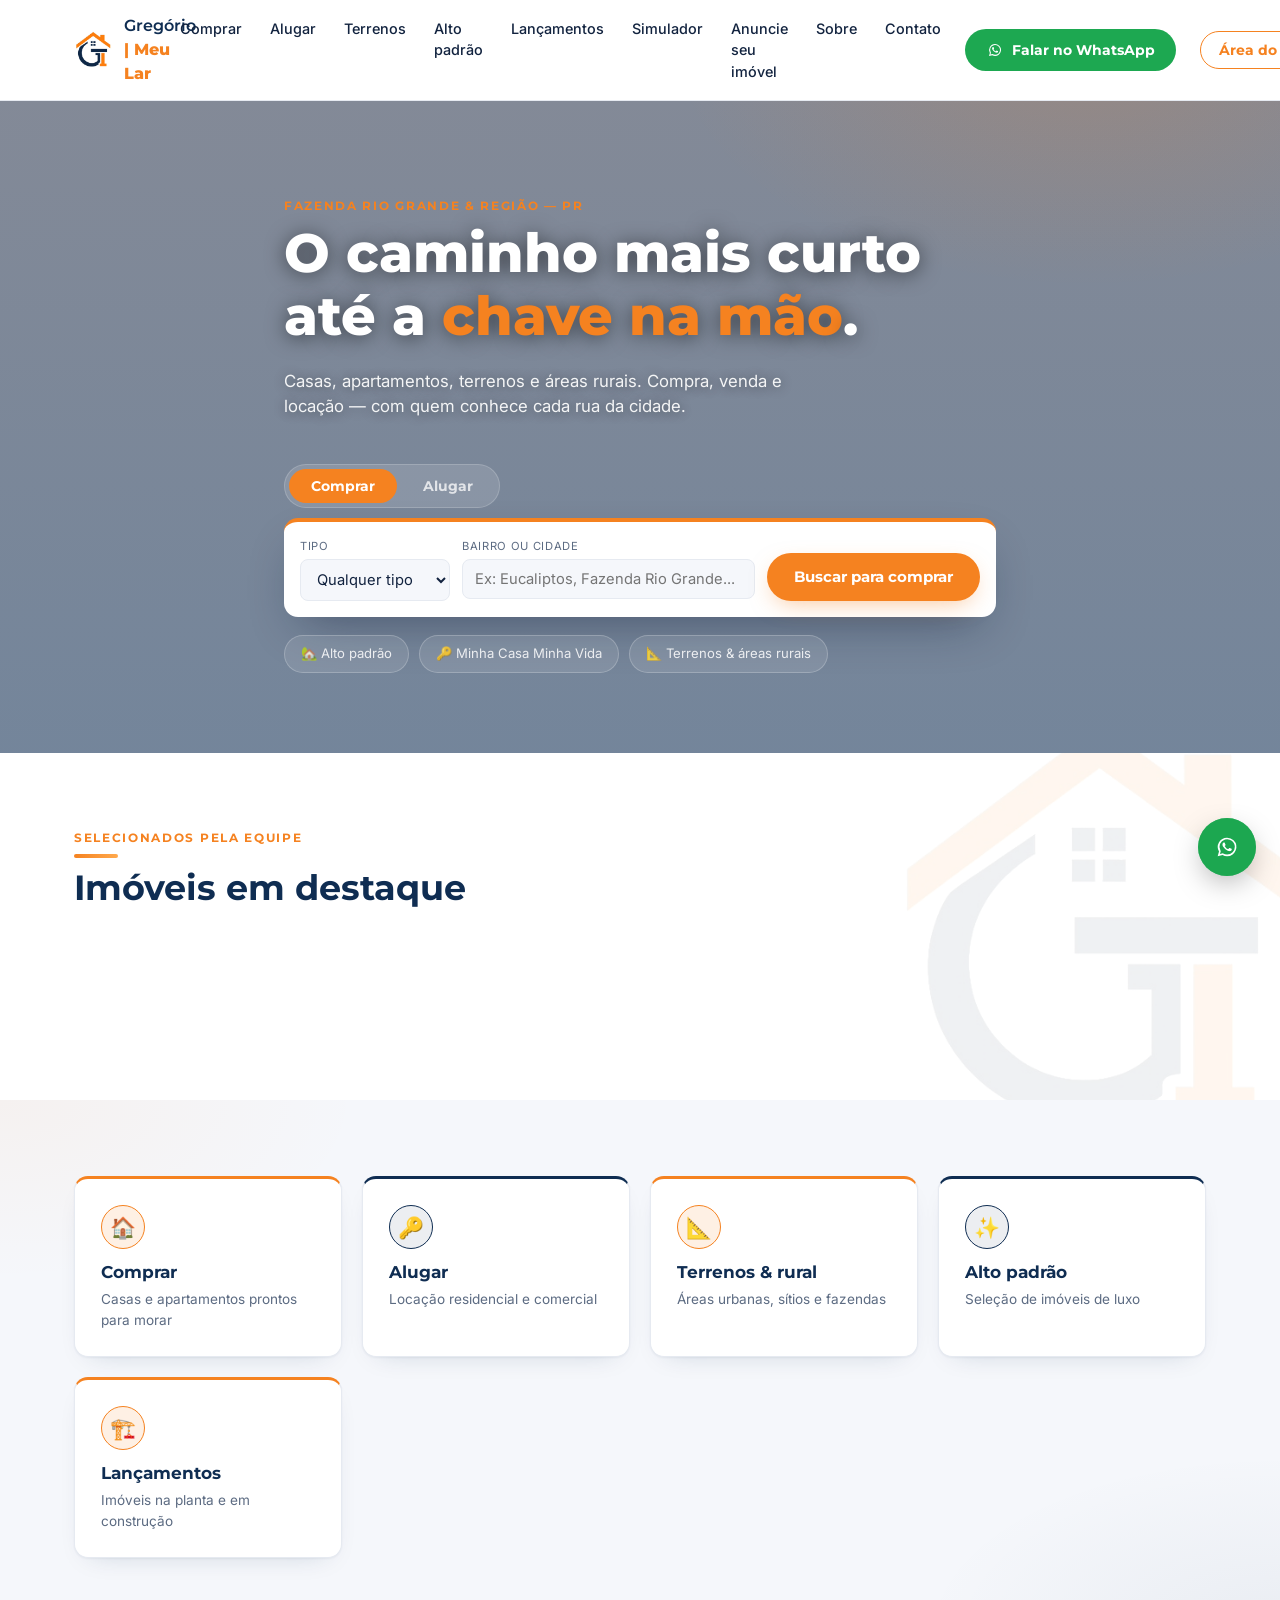
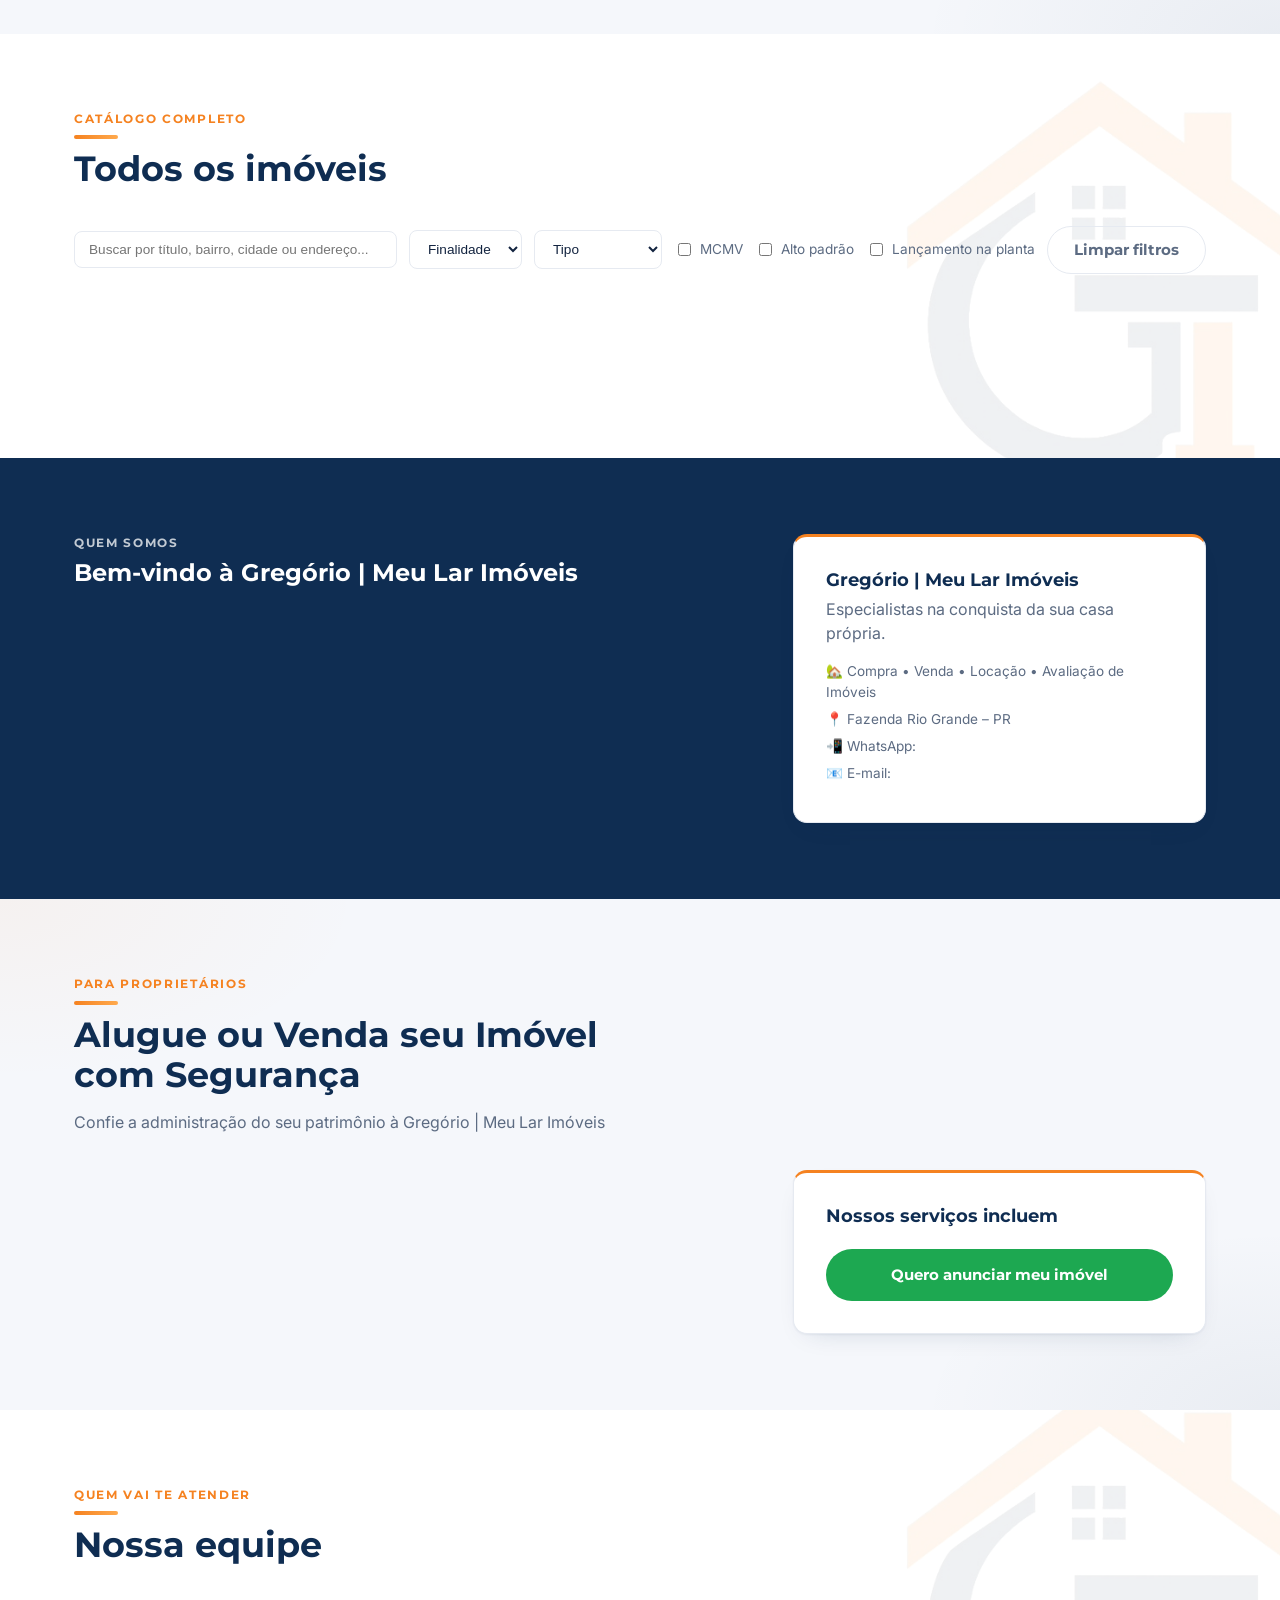
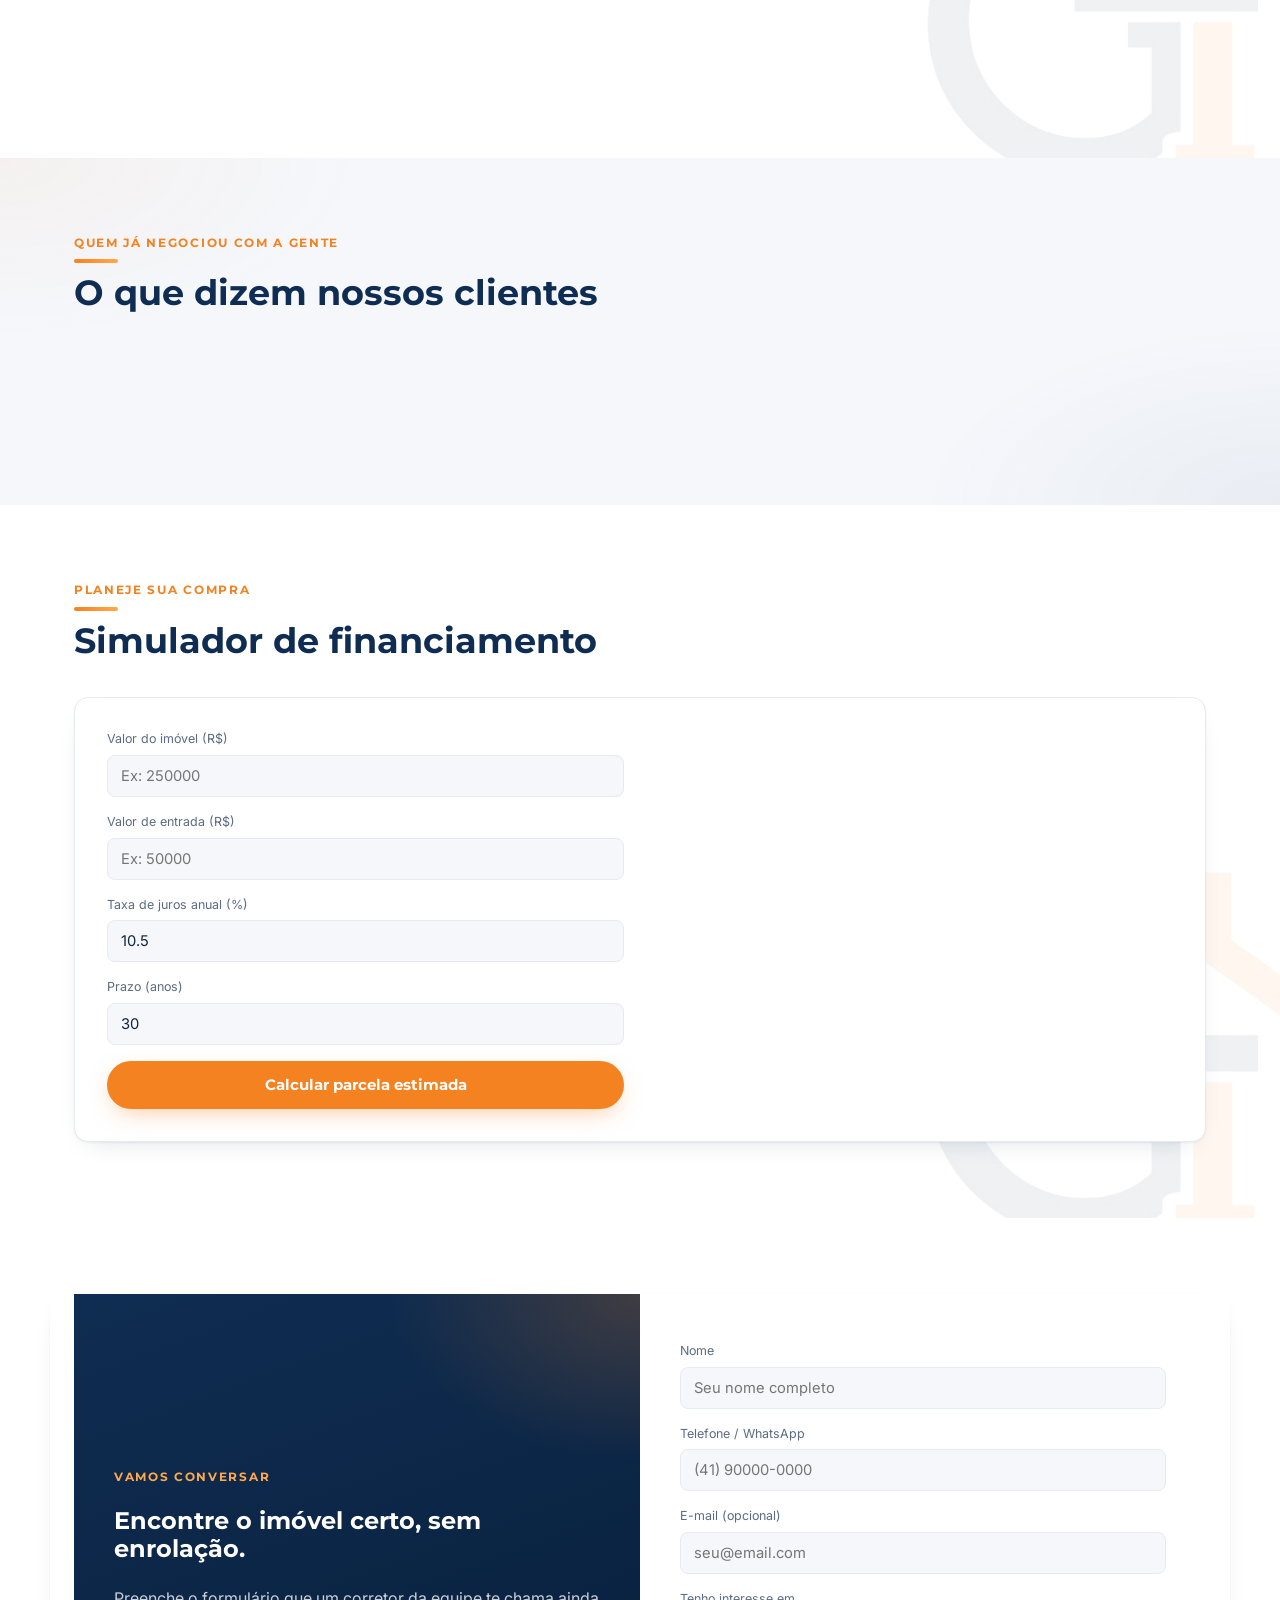
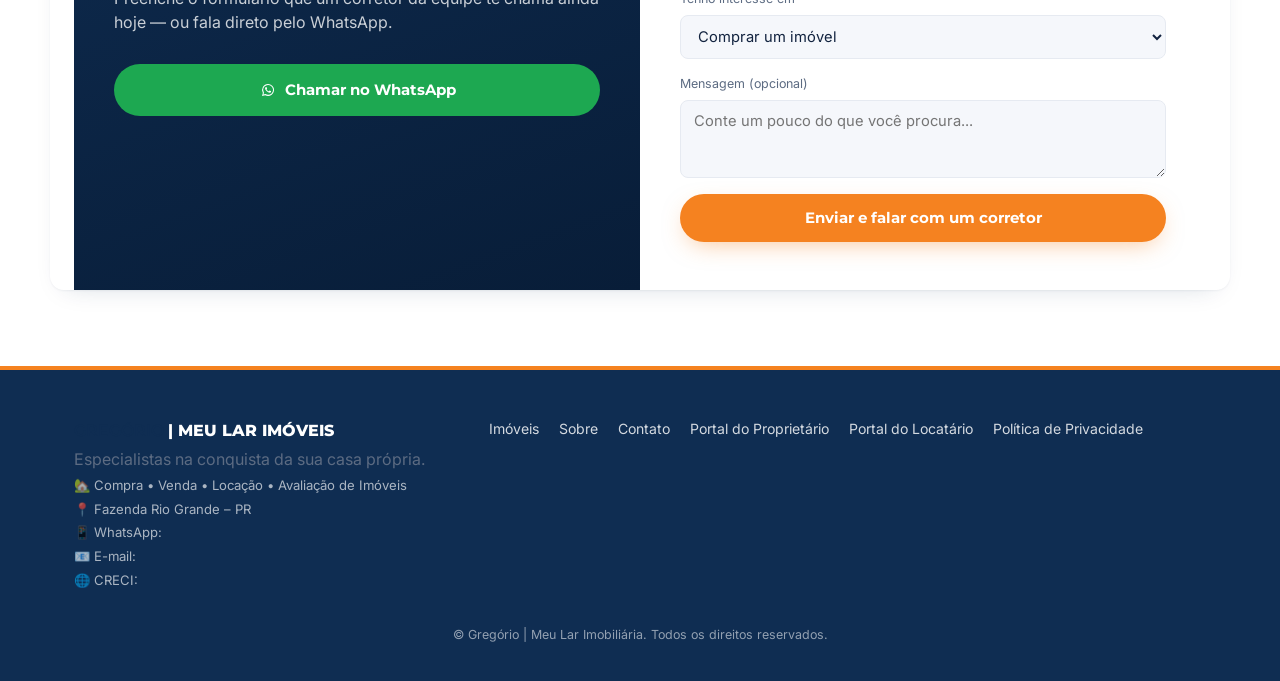
==== index.html @ 1c672eb4 "Estado atual do site em produção (commit inicial via Claude)" ====
<!DOCTYPE html>
<html lang="pt-BR">
<head>
<meta charset="UTF-8">
<meta name="viewport" content="width=device-width, initial-scale=1.0">

<!-- Google tag (Analytics GA4 + Google Ads) -->
<script async src="https://www.googletagmanager.com/gtag/js?id=G-G29NGFN2ZF"></script>
<script>
  window.dataLayer = window.dataLayer || [];
  function gtag(){dataLayer.push(arguments);}
  gtag('js', new Date());
  gtag('config', 'G-G29NGFN2ZF');
  gtag('config', 'AW-10887243194');
</script>

<!-- Meta Pixel Code -->
<script>
  !function(f,b,e,v,n,t,s)
  {if(f.fbq)return;n=f.fbq=function(){n.callMethod?
  n.callMethod.apply(n,arguments):n.queue.push(arguments)};
  if(!f._fbq)f._fbq=n;n.push=n;n.loaded=!0;n.version='2.0';
  n.queue=[];t=b.createElement(e);t.async=!0;
  t.src=v;s=b.getElementsByTagName(e)[0];
  s.parentNode.insertBefore(t,s)}(window, document,'script',
  'https://connect.facebook.net/en_US/fbevents.js');
  fbq('init', '480291410458503');
  fbq('track', 'PageView');
</script>
<noscript><img height="1" width="1" style="display:none"
  src="https://www.facebook.com/tr?id=480291410458503&ev=PageView&noscript=1"
/></noscript>
<!-- End Meta Pixel Code -->

<title>Gregório | Meu Lar Imobiliária — Fazenda Rio Grande, PR</title>
<meta name="description" content="Compra, venda e locação de imóveis em Fazenda Rio Grande e região. Casas, apartamentos, terrenos e áreas rurais. Financiamento e Minha Casa Minha Vida.">
<meta name="robots" content="index, follow">
<link rel="canonical" href="https://gregoriomeular-site.netlify.app/">

<!-- Open Graph / WhatsApp / Instagram preview -->
<meta property="og:type" content="website">
<meta property="og:site_name" content="Gregório | Meu Lar Imobiliária">
<meta property="og:locale" content="pt_BR">
<meta property="og:title" content="Gregório | Meu Lar Imobiliária — Fazenda Rio Grande, PR">
<meta property="og:description" content="Compra, venda e locação de imóveis em Fazenda Rio Grande e região. Casas, apartamentos, terrenos e áreas rurais. Financiamento e Minha Casa Minha Vida.">
<meta property="og:url" content="https://gregoriomeular-site.netlify.app/">
<meta property="og:image" content="https://gregoriomeular-site.netlify.app/assets/logo-header.png">

<!-- Twitter Card -->
<meta name="twitter:card" content="summary">
<meta name="twitter:title" content="Gregório | Meu Lar Imobiliária — Fazenda Rio Grande, PR">
<meta name="twitter:description" content="Compra, venda e locação de imóveis em Fazenda Rio Grande e região.">
<meta name="twitter:image" content="https://gregoriomeular-site.netlify.app/assets/logo-header.png">

<!-- Dados estruturados — ajuda o Google a entender que é uma imobiliária -->
<script type="application/ld+json">
{
  "@context": "https://schema.org",
  "@type": "RealEstateAgent",
  "name": "Gregório | Meu Lar Imobiliária",
  "image": "https://gregoriomeular-site.netlify.app/assets/logo-header.png",
  "url": "https://gregoriomeular-site.netlify.app/",
  "telephone": "+5541995476193",
  "email": "imobiliariagregorio@gmail.com",
  "address": {
    "@type": "PostalAddress",
    "streetAddress": "Travessa Espatódea, nº 111 – Sala 01, Eucaliptos",
    "addressLocality": "Fazenda Rio Grande",
    "addressRegion": "PR",
    "addressCountry": "BR"
  },
  "openingHoursSpecification": [
    { "@type": "OpeningHoursSpecification", "dayOfWeek": ["Monday","Tuesday","Wednesday","Thursday","Friday"], "opens": "09:30", "closes": "17:30" },
    { "@type": "OpeningHoursSpecification", "dayOfWeek": "Saturday", "opens": "09:30", "closes": "15:30" }
  ],
  "areaServed": { "@type": "City", "name": "Fazenda Rio Grande" },
  "sameAs": [
    "https://www.instagram.com/gregoriomeular",
    "https://www.facebook.com/gregoriomeular",
    "https://www.youtube.com/@gregoriomeular"
  ]
}
</script>

<link rel="preconnect" href="https://fonts.googleapis.com">
<link rel="preconnect" href="https://fonts.gstatic.com" crossorigin>
<link href="https://fonts.googleapis.com/css2?family=Montserrat:wght@600;700;800&family=Inter:wght@400;500;600&display=swap" rel="stylesheet">
<link rel="icon" type="image/png" href="/assets/logo-header.png">
<link rel="apple-touch-icon" href="/assets/logo-header.png">
<link rel="stylesheet" href="/css/style.css">
</head>
<body>

<!-- ============ HEADER ============ -->
<header class="site-header" id="header">
  <div class="container header-inner">
    <a href="/" class="logo">
      <img src="/assets/logo-header.png" alt="Gregório | Meu Lar" class="logo-mark-img">
      <span class="logo-text">Gregório <strong>| Meu Lar</strong></span>
    </a>
    <nav class="main-nav" id="mainNav">
      <a href="#imoveis" data-nav-finalidade="venda">Comprar</a>
      <a href="#imoveis" data-nav-finalidade="locacao">Alugar</a>
      <a href="#imoveis" data-nav-tipo="terreno">Terrenos</a>
      <a href="#imoveis" data-nav-luxo="true">Alto padrão</a>
      <a href="#imoveis" data-nav-lancamento="true">Lançamentos</a>
      <a href="#simulador">Simulador</a>
      <a href="#anuncie">Anuncie seu imóvel</a>
      <a href="#sobre">Sobre</a>
      <a href="#contato">Contato</a>
    </nav>
    <a href="#" class="btn btn-whatsapp nav-cta" id="navWhatsapp" target="_blank" rel="noopener">
      <svg viewBox="0 0 24 24" width="18" height="18" fill="currentColor"><path d="M17.6 6.32A7.85 7.85 0 0 0 12.05 4a7.94 7.94 0 0 0-6.9 11.9L4 20l4.2-1.1a7.9 7.9 0 0 0 3.85 1h.01a7.94 7.94 0 0 0 5.54-13.58ZM12.06 18.4a6.57 6.57 0 0 1-3.36-.92l-.24-.14-2.5.66.67-2.44-.16-.25a6.6 6.6 0 1 1 12.24-3.5 6.56 6.56 0 0 1-6.65 6.59Zm3.6-4.93c-.2-.1-1.17-.58-1.35-.64s-.31-.1-.44.1-.51.64-.62.77-.23.15-.42.05a5.4 5.4 0 0 1-1.6-.99 6 6 0 0 1-1.1-1.37c-.12-.2 0-.3.09-.4.1-.1.2-.24.3-.36a1.4 1.4 0 0 0 .2-.34.37.37 0 0 0 0-.35c-.05-.1-.44-1.06-.6-1.45-.16-.38-.32-.33-.44-.34h-.38a.72.72 0 0 0-.52.24 2.2 2.2 0 0 0-.68 1.63 3.8 3.8 0 0 0 .8 2.02 8.7 8.7 0 0 0 3.34 2.96c.47.2.83.32 1.12.42.47.15.9.13 1.24.08.38-.06 1.17-.48 1.34-.94s.17-.86.12-.94-.18-.13-.38-.23Z"/></svg>
      Falar no WhatsApp
    </a>

    <div class="access-menu" id="accessMenu">
      <button class="btn btn-outline access-toggle" id="accessToggle" aria-haspopup="true" aria-expanded="false">
        Área do cliente
        <svg viewBox="0 0 24 24" width="14" height="14" fill="none" stroke="currentColor" stroke-width="2"><path d="M6 9l6 6 6-6"/></svg>
      </button>
      <div class="access-dropdown" id="accessDropdown">
        <a href="/portal-proprietario">
          <strong>Portal do Proprietário</strong>
          <span>Acompanhe seus imóveis e repasses</span>
        </a>
        <a href="/portal-locatario">
          <strong>Portal do Locatário</strong>
          <span>Veja o valor do seu aluguel</span>
        </a>
        <a href="https://gregoriomeular-crm.netlify.app" target="_blank" rel="noopener">
          <strong>Acesso da equipe (CRM)</strong>
          <span>Login para corretores e admin</span>
        </a>
      </div>
    </div>

    <button class="nav-toggle" id="navToggle" aria-label="Abrir menu">
      <span></span><span></span><span></span>
    </button>
  </div>
</header>

<div id="siteHome">

<!-- ============ HERO ============ -->
<section class="hero" id="home">
  <div class="hero-photo" id="heroPhoto" aria-hidden="true"></div>
  <div class="hero-bg" aria-hidden="true"></div>
  <div class="container hero-inner">
    <p class="eyebrow">Fazenda Rio Grande & região — PR</p>
    <h1>O caminho mais curto até a <span class="accent">chave na mão</span>.</h1>
    <p class="hero-sub">Casas, apartamentos, terrenos e áreas rurais. Compra, venda e locação — com quem conhece cada rua da cidade.</p>

    <div class="search-tabs" id="searchTabs" role="tablist" aria-label="Comprar ou alugar">
      <button type="button" class="search-tab active" data-finalidade="venda" role="tab" aria-selected="true">Comprar</button>
      <button type="button" class="search-tab" data-finalidade="locacao" role="tab" aria-selected="false">Alugar</button>
    </div>

    <form class="search-bar" id="searchForm">
      <input type="hidden" id="f-finalidade" value="venda">
      <div class="field">
        <label for="f-tipo">Tipo</label>
        <select id="f-tipo">
          <option value="">Qualquer tipo</option>
          <option value="casa">Casa</option>
          <option value="apartamento">Apartamento</option>
          <option value="terreno">Terreno</option>
          <option value="sitio">Sítio</option>
          <option value="fazenda">Fazenda</option>
          <option value="comercial">Comercial</option>
          <option value="area_rural">Área rural</option>
          <option value="area_urbana">Área urbana</option>
        </select>
      </div>
      <div class="field field-grow">
        <label for="f-bairro">Bairro ou cidade</label>
        <input type="text" id="f-bairro" placeholder="Ex: Eucaliptos, Fazenda Rio Grande...">
      </div>
      <button type="submit" class="btn btn-primary">Buscar imóveis</button>
    </form>

    <div class="hero-tags">
      <a href="#luxo" class="tag">🏡 Alto padrão</a>
      <a href="#mcmv" class="tag">🔑 Minha Casa Minha Vida</a>
      <a href="#terrenos" class="tag">📐 Terrenos & áreas rurais</a>
    </div>
  </div>
</section>

<!-- ============ DESTAQUES ============ -->
<section class="section section-mark" id="destaques">
  <div class="container">
    <div class="section-head">
      <p class="eyebrow">Selecionados pela equipe</p>
      <h2>Imóveis em destaque</h2>
    </div>
    <div class="grid grid-cards" id="destaquesGrid">
      <div class="skeleton-row" data-skeleton></div>
    </div>
  </div>
</section>

<!-- ============ CATEGORIAS RÁPIDAS ============ -->
<section class="section section-alt" id="categorias">
  <div class="container">
    <div class="cat-grid">
      <a class="cat-card" href="#imoveis" data-finalidade="venda">
        <span class="cat-icon">🏠</span>
        <h3>Comprar</h3>
        <p>Casas e apartamentos prontos para morar</p>
      </a>
      <a class="cat-card" href="#imoveis" data-finalidade="locacao">
        <span class="cat-icon">🔑</span>
        <h3>Alugar</h3>
        <p>Locação residencial e comercial</p>
      </a>
      <a class="cat-card" href="#imoveis" data-tipo="terreno">
        <span class="cat-icon">📐</span>
        <h3>Terrenos & rural</h3>
        <p>Áreas urbanas, sítios e fazendas</p>
      </a>
      <a class="cat-card" href="#imoveis" data-luxo="true">
        <span class="cat-icon">✨</span>
        <h3>Alto padrão</h3>
        <p>Seleção de imóveis de luxo</p>
      </a>
      <a class="cat-card" href="#imoveis" data-lancamento="true">
        <span class="cat-icon">🏗️</span>
        <h3>Lançamentos</h3>
        <p>Imóveis na planta e em construção</p>
      </a>
    </div>
  </div>
</section>

<!-- ============ LISTAGEM COMPLETA ============ -->
<section class="section section-mark" id="imoveis">
  <div class="container">
    <div class="section-head">
      <p class="eyebrow">Catálogo completo</p>
      <h2>Todos os imóveis</h2>
    </div>

    <div class="filters-bar">
      <input type="search" id="lf-busca" placeholder="Buscar por título, bairro, cidade ou endereço...">
      <select id="lf-finalidade">
        <option value="">Finalidade</option>
        <option value="venda">Venda</option>
        <option value="locacao">Locação</option>
      </select>
      <select id="lf-tipo">
        <option value="">Tipo</option>
        <option value="casa">Casa</option>
        <option value="apartamento">Apartamento</option>
        <option value="kitnet">Kitnet</option>
        <option value="terreno">Terreno</option>
        <option value="sitio">Sítio</option>
        <option value="fazenda">Fazenda</option>
        <option value="comercial">Comercial</option>
        <option value="area_rural">Área rural</option>
        <option value="area_urbana">Área urbana</option>
      </select>
      <label class="check-field"><input type="checkbox" id="lf-mcmv"> MCMV</label>
      <label class="check-field"><input type="checkbox" id="lf-luxo"> Alto padrão</label>
      <label class="check-field"><input type="checkbox" id="lf-lancamento"> Lançamento na planta</label>
      <button class="btn btn-ghost" id="clearFilters">Limpar filtros</button>
    </div>

    <div class="grid grid-cards" id="listagemGrid">
      <div class="skeleton-row" data-skeleton></div>
    </div>

    <p class="empty-state" id="emptyState" hidden>Nenhum imóvel encontrado com esses filtros ainda — fale com a gente que buscamos a opção ideal para você.</p>
  </div>
</section>

<!-- ============ SOBRE ============ -->
<section class="section section-dark" id="sobre">
  <div class="container about-grid">
    <div>
      <p class="eyebrow">Quem somos</p>
      <h2>Bem-vindo à Gregório | Meu Lar Imóveis</h2>
      <div class="about-text" id="sobreTexto"></div>
    </div>
    <div class="about-card">
      <h3>Gregório | Meu Lar Imóveis</h3>
      <p id="sobreCardDescricao">Especialistas na conquista da sua casa própria.</p>
      <p class="about-card-linha">🏡 Compra • Venda • Locação • Avaliação de Imóveis</p>
      <p class="about-card-linha">📍 Fazenda Rio Grande – PR</p>
      <p class="about-card-linha">📲 WhatsApp: <a id="sobreCardWhatsapp" href="#" target="_blank" rel="noopener"></a></p>
      <p class="about-card-linha" id="sobreCardHorario"></p>
      <p class="about-card-linha">📧 E-mail: <a id="sobreCardEmail" href="#"></a></p>
    </div>
  </div>
</section>

<!-- ============ ANUNCIE / ALUGAR OU VENDER MEU IMÓVEL ============ -->
<section class="section section-alt" id="anuncie">
  <div class="container">
    <div class="section-head">
      <p class="eyebrow">Para proprietários</p>
      <h2>Alugue ou Venda seu Imóvel com Segurança</h2>
      <p>Confie a administração do seu patrimônio à Gregório | Meu Lar Imóveis</p>
    </div>
    <div class="anuncie-grid">
      <div class="about-text" id="anuncieTexto"></div>
      <div class="about-card">
        <h3>Nossos serviços incluem</h3>
        <ul class="anuncie-servicos" id="anuncieServicos"></ul>
        <p id="anuncieFechamento"></p>
        <a href="#" class="btn btn-whatsapp btn-block" id="anuncieWhatsapp" target="_blank" rel="noopener">Quero anunciar meu imóvel</a>
      </div>
    </div>
  </div>
</section>

<!-- ============ EQUIPE ============ -->
<section class="section section-mark" id="equipe">
  <div class="container">
    <div class="section-head">
      <p class="eyebrow">Quem vai te atender</p>
      <h2>Nossa equipe</h2>
    </div>
    <div class="team-grid" id="equipeGrid">
      <div class="skeleton-row" data-skeleton></div>
    </div>
  </div>
</section>

<!-- ============ MOMENTOS — fotos reais de assinatura de contrato e entrega de chaves ============ -->
<section class="section section-alt" id="momentos" hidden>
  <div class="container">
    <div class="section-head">
      <p class="eyebrow">Clientes de verdade</p>
      <h2>Momentos de assinatura e entrega de chaves</h2>
    </div>
    <div class="carousel-wrap">
      <button type="button" class="carousel-arrow carousel-arrow-prev" id="momentosPrev" aria-label="Anterior">‹</button>
      <div class="carousel-track" id="momentosTrack"></div>
      <button type="button" class="carousel-arrow carousel-arrow-next" id="momentosNext" aria-label="Próximo">›</button>
    </div>
  </div>
</section>

<!-- ============ DEPOIMENTOS ============ -->
<section class="section section-alt" id="depoimentos">
  <div class="container">
    <div class="section-head">
      <p class="eyebrow">Quem já negociou com a gente</p>
      <h2>O que dizem nossos clientes</h2>
    </div>
    <div class="grid grid-cards testimonial-grid" id="depoimentosGrid">
      <div class="skeleton-row" data-skeleton></div>
    </div>
  </div>
</section>

<!-- ============ SIMULADOR DE FINANCIAMENTO ============ -->
<section class="section section-mark" id="simulador">
  <div class="container">
    <div class="section-head">
      <p class="eyebrow">Planeje sua compra</p>
      <h2>Simulador de financiamento</h2>
    </div>
    <div class="simulator-box">
      <form class="simulator-form" id="simuladorForm">
        <div class="form-row">
          <label for="sim-valor">Valor do imóvel (R$)</label>
          <input required type="number" id="sim-valor" placeholder="Ex: 250000" min="1">
        </div>
        <div class="form-row">
          <label for="sim-entrada">Valor de entrada (R$)</label>
          <input required type="number" id="sim-entrada" placeholder="Ex: 50000" min="0">
        </div>
        <div class="form-row">
          <label for="sim-taxa">Taxa de juros anual (%)</label>
          <input required type="number" step="0.1" id="sim-taxa" placeholder="Ex: 10.5" value="10.5">
        </div>
        <div class="form-row">
          <label for="sim-prazo">Prazo (anos)</label>
          <input required type="number" id="sim-prazo" placeholder="Ex: 30" value="30" min="1" max="35">
        </div>
        <button type="submit" class="btn btn-primary btn-block">Calcular parcela estimada</button>
      </form>

      <div class="simulator-result" id="simuladorResult" hidden>
        <div class="result-main">
          <span class="result-label">Parcela mensal estimada</span>
          <span class="result-value" id="resParcela">—</span>
        </div>
        <div class="result-grid">
          <div><strong id="resFinanciado">—</strong><span>Valor financiado</span></div>
          <div><strong id="resTotal">—</strong><span>Total pago ao final</span></div>
          <div><strong id="resJuros">—</strong><span>Total em juros</span></div>
        </div>
        <p class="simulator-disclaimer">Simulação aproximada pela Tabela Price, só para planejamento. Os valores reais dependem da análise de crédito e das condições do banco financiador — fale com um corretor para uma simulação oficial.</p>
      </div>
    </div>
  </div>
</section>

<section class="section" id="contato">
  <div class="container contact-grid">
    <div class="contact-panel">
      <p class="eyebrow">Vamos conversar</p>
      <h2>Encontre o imóvel certo, sem enrolação.</h2>
      <p>Preenche o formulário que um corretor da equipe te chama ainda hoje — ou fala direto pelo WhatsApp.</p>
      <a href="#" class="btn btn-whatsapp" id="contactWhatsapp" target="_blank" rel="noopener">
        <svg viewBox="0 0 24 24" width="18" height="18" fill="currentColor"><path d="M17.6 6.32A7.85 7.85 0 0 0 12.05 4a7.94 7.94 0 0 0-6.9 11.9L4 20l4.2-1.1a7.9 7.9 0 0 0 3.85 1h.01a7.94 7.94 0 0 0 5.54-13.58ZM12.06 18.4a6.57 6.57 0 0 1-3.36-.92l-.24-.14-2.5.66.67-2.44-.16-.25a6.6 6.6 0 1 1 12.24-3.5 6.56 6.56 0 0 1-6.65 6.59Zm3.6-4.93c-.2-.1-1.17-.58-1.35-.64s-.31-.1-.44.1-.51.64-.62.77-.23.15-.42.05a5.4 5.4 0 0 1-1.6-.99 6 6 0 0 1-1.1-1.37c-.12-.2 0-.3.09-.4.1-.1.2-.24.3-.36a1.4 1.4 0 0 0 .2-.34.37.37 0 0 0 0-.35c-.05-.1-.44-1.06-.6-1.45-.16-.38-.32-.33-.44-.34h-.38a.72.72 0 0 0-.52.24 2.2 2.2 0 0 0-.68 1.63 3.8 3.8 0 0 0 .8 2.02 8.7 8.7 0 0 0 3.34 2.96c.47.2.83.32 1.12.42.47.15.9.13 1.24.08.38-.06 1.17-.48 1.34-.94s.17-.86.12-.94-.18-.13-.38-.23Z"/></svg>
        Chamar no WhatsApp
      </a>
    </div>

    <form class="lead-form" id="leadForm">
      <div class="form-row">
        <label for="l-nome">Nome</label>
        <input required type="text" id="l-nome" placeholder="Seu nome completo">
      </div>
      <div class="form-row">
        <label for="l-telefone">Telefone / WhatsApp</label>
        <input required type="tel" id="l-telefone" placeholder="(41) 90000-0000">
      </div>
      <div class="form-row">
        <label for="l-email">E-mail (opcional)</label>
        <input type="email" id="l-email" placeholder="seu@email.com">
      </div>
      <div class="form-row">
        <label for="l-interesse">Tenho interesse em</label>
        <select id="l-interesse">
          <option value="compra">Comprar um imóvel</option>
          <option value="venda">Vender meu imóvel</option>
          <option value="locacao">Alugar um imóvel</option>
          <option value="avaliacao">Avaliar meu imóvel</option>
          <option value="outro">Outro assunto</option>
        </select>
      </div>
      <div class="form-row">
        <label for="l-obs">Mensagem (opcional)</label>
        <textarea id="l-obs" rows="3" placeholder="Conte um pouco do que você procura..."></textarea>
      </div>
      <button type="submit" class="btn btn-primary btn-block" id="leadSubmit">Enviar e falar com um corretor</button>
      <p class="form-feedback" id="formFeedback" hidden></p>
    </form>
  </div>
</section>

</div><!-- /siteHome -->

<!-- ============ PÁGINA COMPLETA DO IMÓVEL ============ -->
<section class="imovel-page" id="imovelPage" hidden>
  <div class="imovel-page-topbar">
    <div class="container">
      <button type="button" class="btn btn-ghost imovel-back" id="imovelBack">← Voltar aos imóveis</button>
    </div>
  </div>
  <div class="imovel-hero" id="imovelHero"></div>
  <div class="container">
    <div class="imovel-gallery" id="imovelGallery"></div>
  </div>
  <div class="container imovel-page-grid">
    <div class="imovel-page-main" id="imovelMain"></div>
    <aside class="imovel-page-side" id="imovelSide"></aside>
  </div>
  <section class="section imovel-semelhantes" id="imovelSemelhantes" hidden>
    <div class="container">
      <div class="section-head">
        <p class="eyebrow">Mesma faixa de preço</p>
        <h2>Imóveis parecidos que podem te interessar</h2>
      </div>
      <div class="grid grid-cards" id="imovelSemelhantesGrid"></div>
    </div>
  </section>
</section>

<!-- ============ PÁGINA DO EMPREENDIMENTO (lançamento com várias unidades) ============ -->
<section class="imovel-page" id="empreendimentoPage" hidden>
  <div class="imovel-page-topbar">
    <div class="container">
      <button type="button" class="btn btn-ghost imovel-back" id="empreendimentoBack">← Voltar aos imóveis</button>
    </div>
  </div>
  <div class="imovel-hero" id="empreendimentoHero"></div>
  <div class="container">
    <div class="imovel-page-main" id="empreendimentoMain"></div>
  </div>
  <section class="section">
    <div class="container">
      <div class="section-head">
        <p class="eyebrow">Unidades disponíveis</p>
        <h2>Escolha a unidade ideal para você</h2>
      </div>
      <div class="grid grid-cards" id="empreendimentoUnidadesGrid"></div>
    </div>
  </section>
</section>

<!-- ============ LIGHTBOX — FOTO INTEIRA, SEM CORTE ============ -->
<div class="imovel-lightbox" id="imovelLightbox" hidden>
  <button type="button" class="imovel-lightbox-close" id="imovelLightboxClose" aria-label="Fechar">✕</button>
  <button type="button" class="imovel-lightbox-nav imovel-lightbox-prev" id="imovelLightboxPrev" aria-label="Foto anterior">‹</button>
  <img src="" alt="" id="imovelLightboxImg">
  <button type="button" class="imovel-lightbox-nav imovel-lightbox-next" id="imovelLightboxNext" aria-label="Próxima foto">›</button>
</div>

<!-- ============ FOOTER ============ -->
<footer class="site-footer">
  <div class="container footer-inner">
    <div class="footer-brand">
      <span class="logo-text">GREGÓRIO <strong>| MEU LAR IMÓVEIS</strong></span>
      <p id="footerDescricao">Especialistas na conquista da sua casa própria.</p>
      <p class="footer-meta">🏡 Compra • Venda • Locação • Avaliação de Imóveis</p>
      <p class="footer-meta">📍 Fazenda Rio Grande – PR</p>
      <p class="footer-meta">📱 WhatsApp: <a id="footerWhatsapp" href="#" target="_blank" rel="noopener"></a></p>
      <p class="footer-meta" id="footerWhatsappSecundarioWrap" hidden>📱 WhatsApp: <a id="footerWhatsappSecundario" href="#" target="_blank" rel="noopener"></a></p>
      <p class="footer-meta" id="footerTelefoneFixoWrap" hidden>☎️ Telefone: <a id="footerTelefoneFixo" href="#"></a></p>
      <p class="footer-meta">📧 E-mail: <a id="footerEmail" href="#"></a></p>
      <p class="footer-meta">🌐 CRECI: <span id="footerCreci"></span></p>
    </div>
    <div class="footer-links">
      <a href="#imoveis">Imóveis</a>
      <a href="#sobre">Sobre</a>
      <a href="#contato">Contato</a>
      <a href='/portal-proprietario'>Portal do Proprietário</a>
      <a href='/portal-locatario'>Portal do Locatário</a>
      <a href='/politica-de-privacidade'>Política de Privacidade</a>
    </div>
    <div class="footer-social" id="footerSocial"></div>
  </div>
  <p class="footer-copy">© <span id="year"></span> Gregório | Meu Lar Imobiliária. Todos os direitos reservados.</p>
</footer>

<!-- ============ WHATSAPP FLUTUANTE ============ -->
<a href="#" class="whatsapp-float" id="floatWhatsapp" target="_blank" rel="noopener" aria-label="Falar no WhatsApp">
  <svg viewBox="0 0 24 24" width="28" height="28" fill="currentColor"><path d="M17.6 6.32A7.85 7.85 0 0 0 12.05 4a7.94 7.94 0 0 0-6.9 11.9L4 20l4.2-1.1a7.9 7.9 0 0 0 3.85 1h.01a7.94 7.94 0 0 0 5.54-13.58ZM12.06 18.4a6.57 6.57 0 0 1-3.36-.92l-.24-.14-2.5.66.67-2.44-.16-.25a6.6 6.6 0 1 1 12.24-3.5 6.56 6.56 0 0 1-6.65 6.59Zm3.6-4.93c-.2-.1-1.17-.58-1.35-.64s-.31-.1-.44.1-.51.64-.62.77-.23.15-.42.05a5.4 5.4 0 0 1-1.6-.99 6 6 0 0 1-1.1-1.37c-.12-.2 0-.3.09-.4.1-.1.2-.24.3-.36a1.4 1.4 0 0 0 .2-.34.37.37 0 0 0 0-.35c-.05-.1-.44-1.06-.6-1.45-.16-.38-.32-.33-.44-.34h-.38a.72.72 0 0 0-.52.24 2.2 2.2 0 0 0-.68 1.63 3.8 3.8 0 0 0 .8 2.02 8.7 8.7 0 0 0 3.34 2.96c.47.2.83.32 1.12.42.47.15.9.13 1.24.08.38-.06 1.17-.48 1.34-.94s.17-.86.12-.94-.18-.13-.38-.23Z"/></svg>
</a>

<script src="https://cdn.jsdelivr.net/npm/@supabase/supabase-js@2/dist/umd/supabase.js"></script>
<script src="/js/supabase-client.js"></script>
<script src="/js/app.js"></script>
</body>
</html>
---- css/style.css ----
[hidden]{display:none !important;}

/* =========================================================
   TOKENS — Gregório | Meu Lar
   Paleta oficial: Laranja #F58220 · Preto #000 · Branco #FFF · Azul-marinho #0F2D52
   ========================================================= */
:root{
  --navy:#0F2D52;
  --navy-dark:#081D38;
  --navy-soft:#274C77;
  --orange:#F58220;
  --orange-dark:#D9700F;
  --orange-light:#FFA94D;
  --black:#111111;
  --white:#FFFFFF;
  --bg:#FFFFFF;
  --bg-alt:#F5F7FB;
  --surface:#FFFFFF;
  --border:#E6EAF1;
  --text:#12233F;
  --gray-text:#5C6B82;
  --font-display:'Montserrat', sans-serif;
  --font-body:'Inter', sans-serif;
  --radius:14px;
  --container:1180px;
  --shadow-card:0 1px 2px rgba(15,45,82,.05), 0 10px 26px -16px rgba(15,45,82,.22);
}

*{box-sizing:border-box;}
html{scroll-behavior:smooth;}
body{
  margin:0;
  background:var(--bg);
  color:var(--text);
  font-family:var(--font-body);
  line-height:1.5;
  -webkit-font-smoothing:antialiased;
}
h1,h2,h3{font-family:var(--font-display);margin:0 0 .4em;line-height:1.15;color:var(--navy);}
p{margin:0 0 1em;color:var(--gray-text);}
a{color:inherit;text-decoration:none;}
img{max-width:100%;display:block;}
.container{max-width:var(--container);margin:0 auto;padding:0 24px;}
.accent{color:var(--orange);}

::selection{background:var(--orange);color:var(--white);}
:focus-visible{outline:2px solid var(--orange);outline-offset:3px;}

.eyebrow{
  font-family:var(--font-display);
  font-size:.75rem;
  letter-spacing:.14em;
  text-transform:uppercase;
  color:var(--orange);
  font-weight:700;
  margin-bottom:.6em;
}

/* =========================================================
   BUTTONS
   ========================================================= */
.btn{
  display:inline-flex;align-items:center;gap:8px;justify-content:center;
  padding:14px 26px;
  border-radius:999px;
  font-family:var(--font-display);
  font-weight:700;
  font-size:.92rem;
  border:1px solid transparent;
  cursor:pointer;
  transition:transform .15s ease, background .2s ease, box-shadow .2s ease;
  white-space:nowrap;
}
.btn:hover{transform:translateY(-2px);}
.btn-primary{background:var(--orange);color:var(--white);box-shadow:0 8px 24px -8px rgba(245,130,32,.5);}
.btn-primary:hover{background:var(--orange-dark);}
.btn-outline{border-color:var(--orange);color:var(--orange);background:transparent;}
.btn-outline:hover{background:var(--orange);color:var(--white);}
.btn-ghost{background:transparent;color:var(--gray-text);border-color:var(--border);}
.btn-ghost:hover{border-color:var(--orange);color:var(--orange);}
.btn-whatsapp{background:#1DA851;color:var(--white);}
.btn-whatsapp:hover{background:#1ec25c;}
.btn-block{width:100%;}

/* =========================================================
   HEADER
   ========================================================= */
.site-header{
  position:sticky;top:0;z-index:40;
  background:rgba(255,255,255,.92);
  backdrop-filter:blur(10px);
  border-bottom:1px solid var(--border);
}
.header-inner{display:flex;align-items:center;gap:24px;padding:14px 24px;}
.logo{display:flex;align-items:center;gap:10px;margin-right:auto;}
.logo-mark{
  width:38px;height:38px;border-radius:10px;background:var(--orange);
  display:flex;align-items:center;justify-content:center;
  font-family:var(--font-display);font-weight:800;color:var(--white);font-size:.85rem;
}
.logo-text{font-family:var(--font-display);font-weight:600;font-size:1rem;color:var(--navy);}
.logo-text strong{color:var(--orange);font-weight:800;}
.main-nav{display:flex;gap:28px;}
.main-nav a{font-size:.9rem;font-weight:500;color:var(--text);transition:color .15s;}
.main-nav a:hover{color:var(--orange);}
.nav-cta{padding:10px 20px;font-size:.85rem;}
.nav-toggle{display:none;flex-direction:column;gap:5px;background:none;border:0;cursor:pointer;padding:6px;}
.nav-toggle span{width:22px;height:2px;background:var(--navy);border-radius:2px;}

/* Menu "Área do cliente" */
.access-menu{position:relative;}
.access-toggle{display:inline-flex;align-items:center;gap:6px;padding:10px 18px;font-size:.85rem;}
.access-dropdown{
  display:none;position:absolute;top:calc(100% + 10px);right:0;
  background:var(--white);border:1px solid var(--border);border-radius:12px;
  padding:8px;min-width:250px;box-shadow:0 16px 40px -12px rgba(15,45,82,.22);z-index:50;
}
.access-dropdown.open{display:block;}
.access-dropdown a{
  display:block;padding:10px 12px;border-radius:8px;transition:.15s;
}
.access-dropdown a:hover{background:var(--bg-alt);}
.access-dropdown a strong{display:block;color:var(--navy);font-size:.88rem;font-family:var(--font-display);}
.access-dropdown a span{display:block;font-size:.76rem;color:var(--gray-text);margin-top:2px;}

/* =========================================================
   HERO — mantém foto + véu escuro (contraste de texto), mesmo com o
   resto do site claro; é o único trecho "escuro" fora do rodapé.
   ========================================================= */
.hero{position:relative;padding:96px 0 80px;overflow:hidden;}
.hero-photo{
  position:absolute;inset:0;z-index:-2;
  background-size:cover;background-position:center;
  transition:opacity .6s ease;
}
.hero-bg{
  position:absolute;inset:0;
  background:
    radial-gradient(700px 420px at 85% -10%, rgba(245,130,32,.18), transparent 60%),
    linear-gradient(180deg, rgba(8,21,48,.5), rgba(15,45,82,.58));
  z-index:-1;
}
.hero-inner{max-width:760px;color:var(--white);}
.hero h1{font-size:clamp(2.2rem,5vw,3.4rem);font-weight:800;color:var(--white);text-shadow:0 2px 20px rgba(0,0,0,.55);}
.hero-sub{font-size:1.05rem;max-width:560px;color:rgba(255,255,255,.92);text-shadow:0 1px 12px rgba(0,0,0,.45);}

.search-tabs{
  display:inline-flex;gap:4px;
  background:rgba(255,255,255,.12);
  border:1px solid rgba(255,255,255,.18);
  padding:4px;border-radius:999px;
  margin-top:28px;
}
.search-tab{
  border:0;background:transparent;color:rgba(255,255,255,.75);
  font-family:var(--font-display);font-weight:700;font-size:.85rem;
  padding:9px 22px;border-radius:999px;cursor:pointer;transition:.15s;
}
.search-tab.active{background:var(--orange);color:var(--white);}
.search-tab:not(.active):hover{color:var(--white);}

.search-bar{
  display:flex;flex-wrap:wrap;gap:12px;
  background:var(--white);
  box-shadow:0 20px 50px -18px rgba(8,21,48,.45);
  border-top:4px solid var(--orange);
  padding:16px;border-radius:var(--radius);
  margin:10px 0 18px;
}
.search-bar .field{display:flex;flex-direction:column;gap:4px;flex:1;min-width:150px;}
.search-bar .field-grow{flex:2;}
.search-bar label{font-size:.7rem;text-transform:uppercase;letter-spacing:.06em;color:var(--gray-text);}
.search-bar select,.search-bar input{
  background:var(--bg-alt);border:1px solid var(--border);color:var(--text);
  padding:10px 12px;border-radius:8px;font-family:var(--font-body);font-size:.92rem;
}
.search-bar button{align-self:flex-end;}

.hero-tags{display:flex;flex-wrap:wrap;gap:10px;}
.tag{
  font-size:.82rem;padding:8px 16px;border-radius:999px;
  background:rgba(255,255,255,.1);border:1px solid rgba(255,255,255,.22);
  color:rgba(255,255,255,.85);transition:.15s;
}
.tag:hover{border-color:var(--orange);color:var(--white);background:rgba(245,130,32,.25);}

/* =========================================================
   SECTIONS
   ========================================================= */
.section{padding:76px 0;}

/* Marca d'água sutil da logo em seções de fundo branco/claro */
.section-mark{position:relative;overflow:hidden;}
.section-mark::after{
  content:'';position:absolute;right:-60px;bottom:-60px;width:460px;height:460px;
  background:url('/assets/marca-dagua.png') no-repeat center/contain;
  pointer-events:none;z-index:0;
}
.section-mark > .container{position:relative;z-index:1;}
@media (max-width:700px){
  .section-mark::after{width:280px;height:280px;right:-40px;bottom:-30px;}
}
.section-alt{
  background:
    radial-gradient(600px 300px at 0% 0%, rgba(245,130,32,.05), transparent 60%),
    radial-gradient(600px 300px at 100% 100%, rgba(15,45,82,.05), transparent 60%),
    var(--bg-alt);
}
.section-dark{background:var(--navy);}
.section-dark h2,.section-dark h1,.section-dark h3{color:var(--white);}
.section-dark p{color:rgba(255,255,255,.75);}
/* Cards claros (fundo branco) dentro de uma seção escura precisam do texto
   escuro de volta — a regra acima ".section-dark p" senão deixa o texto
   quase branco em cima de fundo branco, invisível. */
.section-dark .about-card,
.section-dark .lead-form,
.section-dark .cat-card,
.section-dark .team-card,
.section-dark .testimonial-card{color:var(--text);}
.section-dark .about-card p,
.section-dark .lead-form p,
.section-dark .cat-card p,
.section-dark .team-card p,
.section-dark .testimonial-card p,
.section-dark .about-card-linha{color:var(--gray-text);}
.section-dark .about-card h3,
.section-dark .cat-card h3,
.section-dark .team-card h3{color:var(--navy);}
.section-head{max-width:560px;margin-bottom:36px;}
.section-head h2{font-size:clamp(1.6rem,3vw,2.2rem);position:relative;padding-top:14px;}
.section-head h2::before{
  content:'';position:absolute;top:0;left:0;width:44px;height:4px;border-radius:4px;
  background:linear-gradient(90deg, var(--orange), var(--orange-light));
}
.section-dark .section-head h2::before{background:linear-gradient(90deg, var(--orange), var(--orange-light));}

.imovel-semelhantes{
  opacity:0;transform:translateY(24px);
  transition:opacity .6s ease,transform .6s ease;
}
.imovel-semelhantes.in-view{opacity:1;transform:translateY(0);}

/* =========================================================
   CARDS (imóveis)
   ========================================================= */
.grid-cards{display:grid;grid-template-columns:repeat(auto-fill,minmax(280px,1fr));gap:22px;}

.carousel-wrap{position:relative;display:flex;align-items:center;gap:0;}
.carousel-track{
  display:flex;gap:22px;overflow-x:auto;scroll-snap-type:x proximity;scroll-behavior:smooth;
  padding:4px 4px 14px;-webkit-overflow-scrolling:touch;scrollbar-width:thin;
}
.carousel-track::-webkit-scrollbar{height:6px;}
.carousel-track::-webkit-scrollbar-thumb{background:rgba(15,45,82,.18);border-radius:100px;}
.carousel-track .property-card{flex:0 0 280px;scroll-snap-align:start;}
.momento-card{
  flex:0 0 260px;scroll-snap-align:start;
  border-radius:var(--radius);overflow:hidden;box-shadow:var(--shadow-card);
  border:1px solid var(--border);aspect-ratio:4/5;background:var(--bg-alt);
}
.momento-card img{width:100%;height:100%;object-fit:cover;display:block;}
@media (max-width:640px){.momento-card{flex-basis:70vw;}}
@media (max-width:640px){.carousel-track .property-card{flex-basis:78vw;}}
.carousel-arrow{
  flex:none;width:42px;height:42px;border-radius:50%;border:1px solid var(--border);
  background:#fff;color:var(--navy);font-size:22px;line-height:1;cursor:pointer;
  display:flex;align-items:center;justify-content:center;box-shadow:0 2px 8px rgba(15,45,82,.1);
  transition:background .15s,color .15s;z-index:2;
}
.carousel-arrow:hover{background:var(--orange);color:#fff;border-color:var(--orange);}
.carousel-arrow-prev{margin-right:-14px;}
.carousel-arrow-next{margin-left:-14px;}
@media (max-width:640px){.carousel-arrow{display:none;}}
.property-card{
  background:var(--surface);
  border:1px solid var(--border);
  border-radius:var(--radius);
  overflow:hidden;
  cursor:pointer;
  box-shadow:var(--shadow-card);
  transition:transform .18s ease, border-color .18s ease, box-shadow .18s ease;
}
.property-card:hover{transform:translateY(-4px);border-color:var(--orange);box-shadow:0 16px 32px -16px rgba(245,130,32,.35);}
.property-thumb{
  height:190px;background:linear-gradient(135deg,var(--bg-alt),#E9EDF4);
  display:flex;align-items:center;justify-content:center;color:var(--border);font-size:2.4rem;
  position:relative;
}
.property-thumb img{width:100%;height:100%;object-fit:cover;}
.badge{
  position:absolute;top:12px;left:12px;
  background:var(--orange);color:var(--white);
  font-size:.68rem;font-weight:700;letter-spacing:.04em;text-transform:uppercase;
  padding:5px 10px;border-radius:999px;
}
.badge-outline{background:rgba(15,45,82,.75);border:1px solid var(--orange);color:var(--orange-light);}
.property-body{padding:18px;}
.property-price{font-family:var(--font-display);font-weight:800;color:var(--orange);font-size:1.15rem;margin-bottom:4px;}
.property-price-desde{display:block;font-family:var(--font-body,inherit);font-weight:500;color:var(--gray-text);font-size:.7rem;text-transform:uppercase;letter-spacing:.3px;}
.property-badge-unidades{top:auto;bottom:12px;left:12px;right:auto;}
.property-title{font-size:.98rem;font-weight:600;color:var(--navy);margin-bottom:4px;}
.property-loc{font-size:.82rem;color:var(--gray-text);margin-bottom:12px;}
.property-specs{display:flex;gap:14px;font-size:.8rem;color:var(--gray-text);border-top:1px solid var(--border);padding-top:12px;}

.skeleton-row{grid-column:1/-1;text-align:center;color:var(--gray-text);padding:40px 0;}
.empty-state{text-align:center;color:var(--gray-text);padding:24px 0 0;}

/* =========================================================
   CATEGORIAS
   ========================================================= */
.cat-grid{display:grid;grid-template-columns:repeat(auto-fit,minmax(220px,1fr));gap:20px;}
.cat-card{
  background:var(--surface);border:1px solid var(--border);border-top:3px solid var(--orange);
  border-radius:var(--radius);padding:26px;transition:.18s;box-shadow:var(--shadow-card);
}
.cat-card:nth-child(even){border-top-color:var(--navy);}
.cat-card:hover{border-color:var(--orange);transform:translateY(-3px);}
.cat-icon{
  display:inline-flex;align-items:center;justify-content:center;
  width:44px;height:44px;border-radius:50%;
  background:rgba(245,130,32,.12);border:1px solid var(--orange);
  font-size:1.3rem;margin-bottom:14px;
}
.cat-card:nth-child(even) .cat-icon{background:rgba(15,45,82,.08);border-color:var(--navy);}
.cat-card h3{font-size:1.05rem;color:var(--navy);}
.cat-card p{font-size:.85rem;margin:0;}

/* =========================================================
   FILTROS
   ========================================================= */
.filters-bar{display:flex;flex-wrap:wrap;gap:12px;align-items:center;margin-bottom:28px;}
.filters-bar select,.filters-bar input[type="search"]{
  background:var(--white);border:1px solid var(--border);color:var(--text);
  padding:10px 14px;border-radius:8px;font-size:.85rem;
}
.filters-bar input[type="search"]{flex:1;min-width:220px;}
.check-field{display:flex;align-items:center;gap:6px;font-size:.85rem;color:var(--gray-text);}

/* =========================================================
   SOBRE
   ========================================================= */
.about-grid{display:grid;grid-template-columns:1.3fr .8fr;gap:48px;align-items:start;}
.about-text{max-width:520px;}
.about-stats{display:grid;gap:16px;margin-top:24px;}
.about-stats div{border-left:2px solid var(--orange);padding-left:14px;}
.about-stats strong{display:block;font-family:var(--font-display);color:var(--navy);font-size:1.02rem;}
.about-stats span{font-size:.82rem;color:var(--gray-text);}
.about-card{
  background:var(--surface);border:1px solid var(--border);border-top:3px solid var(--orange);box-shadow:var(--shadow-card);
  border-radius:var(--radius);padding:32px;
}
.about-card h3{color:var(--navy);font-size:1.15rem;}

/* =========================================================
   CONTATO
   ========================================================= */
/* =========================================================
   CONTATO — painel navy à esquerda + formulário claro à direita
   (antes ficava tudo branco/cinza, sem contraste nenhum)
   ========================================================= */
.contact-grid{display:grid;grid-template-columns:1fr 1fr;gap:0;align-items:stretch;border-radius:var(--radius);overflow:hidden;box-shadow:var(--shadow-card);}
.contact-panel{
  background:linear-gradient(160deg, var(--navy) 0%, var(--navy-dark) 100%);
  color:var(--white);padding:48px 40px;display:flex;flex-direction:column;justify-content:center;gap:14px;position:relative;overflow:hidden;
}
.contact-panel::before{
  content:'';position:absolute;inset:0;
  background:radial-gradient(420px 280px at 100% 0%, rgba(245,130,32,.22), transparent 60%);
  pointer-events:none;
}
.contact-panel .eyebrow{color:var(--orange-light);}
.contact-panel h2{color:var(--white);}
.contact-panel p{color:rgba(255,255,255,.78);}
.lead-form{background:var(--surface);border:0;box-shadow:none;border-radius:0;padding:48px 40px;display:grid;gap:16px;}
@media (max-width:900px){
  .contact-grid{grid-template-columns:1fr;}
  .contact-panel,.lead-form{padding:36px 28px;}
}
.form-row{display:flex;flex-direction:column;gap:6px;}
.form-row label{font-size:.78rem;color:var(--gray-text);}
.form-row input,.form-row select,.form-row textarea{
  background:var(--bg-alt);border:1px solid var(--border);color:var(--text);
  padding:11px 13px;border-radius:8px;font-family:var(--font-body);font-size:.92rem;resize:vertical;
}
.form-feedback{font-size:.85rem;margin:0;padding-top:4px;}
.form-feedback.ok{color:#1B9E52;}
.form-feedback.err{color:#D93025;}

/* =========================================================
   FOOTER — mantém o azul-marinho como "fecho" da página, igual à
   referência (rodapé escuro sobre o resto do site claro).
   ========================================================= */
.site-footer{background:var(--navy);color:rgba(255,255,255,.82);padding:48px 0 24px;border-top:4px solid var(--orange);}
.site-footer h3,.site-footer strong{color:var(--white);}
.site-footer a{color:rgba(255,255,255,.82);}
.site-footer a:hover{color:var(--orange-light);}
.footer-inner{display:flex;justify-content:space-between;align-items:flex-start;flex-wrap:wrap;gap:24px;}
.footer-links{display:flex;gap:20px;font-size:.88rem;}
.footer-copy{text-align:center;font-size:.78rem;color:rgba(255,255,255,.55);margin-top:32px;}

/* =========================================================
   MODAL
   ========================================================= */
.modal-overlay{
  position:fixed;inset:0;background:rgba(8,21,48,.55);backdrop-filter:blur(3px);
  display:none;align-items:center;justify-content:center;z-index:100;padding:20px;
}
.modal-overlay.open{display:flex;}
.modal{
  background:var(--white);border:1px solid var(--border);box-shadow:0 30px 80px -20px rgba(8,21,48,.4);
  border-radius:var(--radius);max-width:720px;width:100%;max-height:88vh;overflow-y:auto;
  position:relative;padding:32px;
}
.modal-close{
  position:absolute;top:16px;right:16px;background:var(--bg-alt);border:1px solid var(--border);color:var(--navy);
  width:34px;height:34px;border-radius:50%;cursor:pointer;font-size:1rem;
}
.modal-thumb{height:260px;border-radius:10px;overflow:hidden;margin-bottom:20px;background:linear-gradient(135deg,var(--bg-alt),#E9EDF4);display:flex;align-items:center;justify-content:center;font-size:3rem;color:var(--border);}
.modal-thumb img{width:100%;height:100%;object-fit:cover;}
.modal-specs{display:flex;flex-wrap:wrap;gap:16px;margin:18px 0;padding:16px 0;border-top:1px solid var(--border);border-bottom:1px solid var(--border);}
.modal-specs div{font-size:.85rem;color:var(--gray-text);}
.modal-specs strong{display:block;color:var(--navy);font-family:var(--font-display);}

/* =========================================================
   WHATSAPP FLUTUANTE
   ========================================================= */
.whatsapp-float{
  position:fixed;bottom:24px;right:24px;z-index:60;
  width:58px;height:58px;border-radius:50%;
  background:#1DA851;color:var(--white);
  display:flex;align-items:center;justify-content:center;
  box-shadow:0 10px 30px -6px rgba(0,0,0,.35);
  transition:transform .15s;
  animation:whatsappPulso 2.6s ease-in-out infinite;
}
.whatsapp-float:hover{transform:scale(1.08);animation-play-state:paused;}
.whatsapp-float::before{
  content:'';position:absolute;inset:0;border-radius:50%;
  background:#1DA851;opacity:.55;z-index:-1;
  animation:whatsappOnda 2.6s ease-out infinite;
}
@keyframes whatsappPulso{
  0%,100%{box-shadow:0 10px 30px -6px rgba(0,0,0,.35);}
  50%{box-shadow:0 10px 30px -6px rgba(0,0,0,.35), 0 0 0 6px rgba(29,168,81,.18);}
}
@keyframes whatsappOnda{
  0%{transform:scale(1);opacity:.55;}
  100%{transform:scale(1.6);opacity:0;}
}
@media (prefers-reduced-motion: reduce){
  .whatsapp-float{animation:none;}
  .whatsapp-float::before{animation:none;display:none;}
}

/* =========================================================
   RESPONSIVE
   ========================================================= */
@media (max-width:900px){
  .about-grid,.contact-grid{grid-template-columns:1fr;}
  .main-nav{display:none;}
  .nav-toggle{display:flex;}
  .nav-cta{display:none;}

  /* Menu mobile: o JS liga/desliga a classe .open no clique do ☰ (#navToggle).
     Essa regra nunca tinha sido escrita — por isso o menu não abria. */
  .main-nav.open{
    display:flex;
    flex-direction:column;
    gap:2px;
    position:absolute;
    top:100%;
    left:0;
    right:0;
    background:var(--white);
    border-top:1px solid var(--border);
    box-shadow:0 12px 24px -8px rgba(15,45,82,.18);
    padding:10px 16px 18px;
    z-index:40;
  }
  .main-nav.open a{
    padding:12px 6px;
    border-bottom:1px solid var(--border);
    font-size:1rem;
  }
  .main-nav.open a:last-child{border-bottom:none;}
  .site-header{position:relative;}
}
@media (max-width:560px){
  .search-bar{flex-direction:column;}
  .search-bar button{align-self:stretch;}
  .header-inner{padding:12px 16px;}
}

/* Logo real (substitui o antigo placeholder "GM") */
.logo-mark-img{
  width:40px;height:40px;object-fit:contain;flex-shrink:0;
}

/* =========================================================
   NOSSA EQUIPE
   ========================================================= */
.team-grid{display:grid;grid-template-columns:repeat(auto-fit,minmax(220px,1fr));gap:24px;}
.team-card{
  background:var(--surface);border:1px solid var(--border);border-top:3px solid var(--orange);box-shadow:var(--shadow-card);
  border-radius:var(--radius);padding:28px;text-align:center;
}
.team-card:nth-child(even){border-top-color:var(--navy);}
.team-avatar{
  position:relative;width:96px;height:96px;margin:0 auto 16px;border-radius:50%;
  background:linear-gradient(135deg, var(--orange), var(--orange-light));
  display:flex;align-items:center;justify-content:center;overflow:hidden;
}
.team-avatar img{position:absolute;inset:0;width:100%;height:100%;object-fit:cover;}
.team-initials{
  font-family:var(--font-display);font-weight:800;font-size:1.6rem;color:var(--white);
}
.team-card h3{font-size:1.05rem;color:var(--navy);}
.team-role{font-size:.85rem;color:var(--orange-dark);font-weight:600;}

/* =========================================================
   DEPOIMENTOS
   ========================================================= */
.testimonial-card{
  background:var(--surface);border:1px solid var(--border);border-top:3px solid var(--navy);box-shadow:var(--shadow-card);
  border-radius:var(--radius);padding:26px;
}
.testimonial-stars{color:var(--orange);font-size:1rem;letter-spacing:2px;margin-bottom:12px;}
.testimonial-text{color:var(--text);font-size:.95rem;font-style:italic;margin-bottom:14px;}
.testimonial-author{font-size:.82rem;color:var(--gray-text);margin:0;display:flex;align-items:center;gap:8px;}
.testimonial-avatar{width:28px;height:28px;border-radius:50%;object-fit:cover;}

/* =========================================================
   SIMULADOR DE FINANCIAMENTO
   ========================================================= */
.simulator-box{
  display:grid;grid-template-columns:1fr 1fr;gap:32px;
  background:var(--surface);border:1px solid var(--border);box-shadow:var(--shadow-card);
  border-radius:var(--radius);padding:32px;align-items:start;
}
.simulator-form{display:grid;gap:16px;}
.simulator-result{
  background:var(--bg-alt);border:1px solid var(--orange);border-radius:var(--radius);
  padding:26px;
}
.result-main{display:flex;flex-direction:column;gap:4px;margin-bottom:18px;padding-bottom:18px;border-bottom:1px solid var(--border);}
.result-label{font-size:.78rem;text-transform:uppercase;letter-spacing:.06em;color:var(--gray-text);}
.result-value{font-family:var(--font-display);font-size:2rem;font-weight:800;color:var(--orange);}
.result-grid{display:grid;gap:12px;margin-bottom:16px;}
.result-grid div{border-left:2px solid var(--orange);padding-left:12px;}
.result-grid strong{display:block;font-family:var(--font-display);color:var(--navy);font-size:1rem;}
.result-grid span{font-size:.78rem;color:var(--gray-text);}
.simulator-disclaimer{font-size:.76rem;color:var(--gray-text);margin:0;}

@media (max-width:800px){
  .simulator-box{grid-template-columns:1fr;}
}

/* =========== GALERIA DE FOTOS E TAGS NO MODAL DE DETALHES =========== */
.modal-gallery{display:flex;gap:8px;overflow-x:auto;margin-bottom:16px;padding-bottom:4px;}
.modal-gallery-thumb{flex:0 0 auto;width:64px;height:64px;border-radius:8px;overflow:hidden;cursor:pointer;opacity:.6;transition:opacity .15s,outline .15s;}
.modal-gallery-thumb img{width:100%;height:100%;object-fit:cover;display:block;}
.modal-gallery-thumb.active{opacity:1;outline:2px solid var(--orange);}
.modal-tags{display:flex;flex-wrap:wrap;gap:8px;margin:14px 0;}
.tag-chip{font-size:.75rem;padding:4px 10px;border-radius:20px;background:var(--bg-alt);border:1px solid var(--border);color:var(--gray-text);}
.modal-subtitle{margin:18px 0 6px;font-family:var(--font-display);color:var(--navy);}

/* =========== VÍDEO DO YOUTUBE NO MODAL DE DETALHES =========== */
.modal-video{position:relative;width:100%;padding-top:56.25%;border-radius:10px;overflow:hidden;margin:10px 0 16px;}
.modal-video iframe{position:absolute;top:0;left:0;width:100%;height:100%;border:0;}
.modal-mapa{width:100%;height:260px;border-radius:10px;overflow:hidden;margin:10px 0 16px;}
.modal-mapa iframe{width:100%;height:100%;border:0;}

/* =========== ANUNCIE SEU IMÓVEL + CARD SOBRE + RODAPÉ SOCIAL =========== */
.about-card-linha{font-size:.85rem;color:var(--gray-text);margin:0 0 .5em;}
.about-card-linha a{color:var(--orange-dark);}

.anuncie-grid{display:grid;grid-template-columns:1.3fr .8fr;gap:48px;align-items:start;margin-top:32px;}
.anuncie-servicos{list-style:none;margin:0 0 1em;padding:0;display:grid;gap:8px;}
.anuncie-servicos li{font-size:.88rem;color:var(--gray-text);}

.footer-brand p{margin:.3em 0;}
.footer-meta{font-size:.82rem;color:rgba(255,255,255,.65);}
.footer-meta a{color:rgba(255,255,255,.65);text-decoration:none;}
.footer-meta a:hover{color:var(--orange-light);}
.footer-social{display:flex;gap:10px;align-items:flex-start;}
.social-icon{
  display:flex;align-items:center;justify-content:center;width:38px;height:38px;
  border-radius:50%;background:rgba(255,255,255,.08);color:var(--white);
  border:1px solid rgba(255,255,255,.16);transition:background .15s,color .15s;
}
.social-icon:hover{background:var(--orange);color:var(--white);}

@media (max-width:900px){
  .anuncie-grid{grid-template-columns:1fr;}
}

/* =========================================================
   PORTAIS (Proprietário / Locatário)
   ========================================================= */
.portal-title-tag{font-family:var(--font-display);font-weight:700;font-size:.85rem;color:var(--orange-dark);border:1px solid rgba(245,130,32,.35);padding:6px 14px;border-radius:999px;}
.portal-main{padding:64px 0 90px;min-height:70vh;}
.portal-login-wrap{max-width:420px;margin:0 auto;display:flex;flex-direction:column;align-items:center;gap:18px;}
.portal-login-card{width:100%;}
.portal-login-head{text-align:center;margin-bottom:6px;}
.portal-login-head img{width:44px;margin:0 auto 12px;}
.portal-login-head h1{font-size:1.4rem;margin-bottom:.2em;}
.portal-login-head p{font-size:.88rem;}
.link-btn{background:none;border:0;color:var(--orange-dark);font-size:.82rem;cursor:pointer;text-align:center;padding:4px;}
.link-btn:hover{text-decoration:underline;}
.portal-help{font-size:.8rem;color:var(--gray-text);text-align:center;max-width:340px;}

.portal-dash-head{display:flex;justify-content:space-between;align-items:center;gap:16px;margin-bottom:28px;flex-wrap:wrap;}
.portal-stats{grid-template-columns:repeat(auto-fit,minmax(180px,1fr));margin-bottom:36px;}
.portal-section-title{font-size:1.2rem;margin-top:40px;margin-bottom:6px;}
.portal-section-sub{font-size:.85rem;margin-bottom:20px;}
.portal-sub-title{font-size:.95rem;margin:20px 0 10px;color:var(--orange-dark);}

.portal-list{display:flex;flex-direction:column;gap:10px;}
.portal-item{display:flex;justify-content:space-between;align-items:center;gap:12px;background:var(--surface);border:1px solid var(--border);box-shadow:var(--shadow-card);border-radius:var(--radius);padding:16px 20px;flex-wrap:wrap;}
.portal-item-sub{display:block;font-size:.8rem;color:var(--gray-text);margin-top:2px;}
.portal-item-right{display:flex;align-items:center;gap:14px;}
.portal-item-value{font-family:var(--font-display);font-weight:700;color:var(--orange);}

.portal-contract-block{background:var(--surface);border:1px solid var(--border);box-shadow:var(--shadow-card);border-radius:var(--radius);padding:24px;margin-bottom:24px;}
.portal-contract-block h3{display:flex;align-items:center;gap:10px;font-size:1.05rem;}

.portal-highlight{display:flex;justify-content:space-between;align-items:center;gap:16px;background:rgba(245,130,32,.08);border:1px solid rgba(245,130,32,.3);border-radius:12px;padding:16px 20px;margin:16px 0;flex-wrap:wrap;}
.portal-highlight-value{display:block;font-family:var(--font-display);font-size:1.3rem;color:var(--orange);}
.portal-highlight-ok{background:rgba(29,168,81,.1);border-color:rgba(29,168,81,.3);color:#1B9E52;justify-content:center;}

.portal-table{width:100%;border-collapse:collapse;font-size:.85rem;}
.portal-table th{text-align:left;padding:10px 14px;color:var(--gray-text);font-weight:600;border-bottom:1px solid var(--border);}
.portal-table td{padding:10px 14px;border-bottom:1px solid var(--border);}
.table-wrap{background:var(--white);border:1px solid var(--border);border-radius:var(--radius);overflow-x:auto;}
.table-empty{padding:24px;text-align:center;color:var(--gray-text);}

.status-pill{display:inline-block;padding:4px 12px;border-radius:999px;font-size:.72rem;font-weight:700;text-transform:capitalize;white-space:nowrap;}
.status-pago,.status-disponivel,.status-ativo{background:rgba(29,168,81,.14);color:#1B9E52;}
.status-pendente,.status-reservado{background:rgba(245,130,32,.14);color:var(--orange-dark);}
.status-atrasado,.status-inadimplente{background:rgba(217,48,37,.12);color:#D93025;}
.status-cancelado,.status-inativo,.status-vendido,.status-alugado,.status-encerrado{background:var(--bg-alt);color:var(--gray-text);}

/* =========================================================
   MODAL — captura de lead antes do WhatsApp
   ========================================================= */
.modal-lead-gate{margin-top:6px;}
.modal-lead-form{display:grid;gap:10px;background:var(--bg-alt);border:1px solid var(--border);border-radius:10px;padding:16px;}
.modal-lead-form-hint{font-size:.82rem;color:var(--gray-text);margin:0 0 2px;}
.modal-lead-form input{
  background:var(--white);border:1px solid var(--border);color:var(--text);
  padding:11px 13px;border-radius:8px;font-family:var(--font-body);font-size:.92rem;width:100%;
}
.modal-lead-form input:focus{outline:none;border-color:var(--orange);}
.modal-lead-form-ok{background:var(--white);border:1px solid rgba(27,158,82,.4);border-radius:10px;padding:14px 16px;font-size:.9rem;color:#1B9E52;margin:6px 0 0;}
.modal-lead-form-ok a{color:var(--orange-dark);}

/* =========================================================
   PÁGINA COMPLETA DO IMÓVEL (substitui o antigo modal —
   agora cada imóvel abre numa página própria, com URL própria)
   ========================================================= */
.imovel-page{background:var(--bg);}
.imovel-page-topbar{padding:18px 0;background:var(--bg-alt);border-bottom:1px solid var(--border);}
.imovel-back{padding:9px 18px;font-size:.85rem;}

.imovel-hero{
  position:relative;width:100%;height:min(52vh,460px);min-height:280px;
  background:linear-gradient(135deg,var(--navy-soft),var(--navy));
  display:flex;align-items:center;justify-content:center;font-size:3.4rem;color:rgba(255,255,255,.5);
  overflow:hidden;
}
.imovel-hero img{position:absolute;inset:0;width:100%;height:100%;object-fit:cover;cursor:zoom-in;}
.imovel-hero-badge{
  position:absolute;top:20px;left:0;z-index:2;
}
.imovel-hero-fade{
  position:absolute;inset:0;background:linear-gradient(180deg, rgba(8,21,48,0) 55%, var(--bg) 100%);
  z-index:1;pointer-events:none;
}

.imovel-page-grid{display:grid;grid-template-columns:1.6fr .9fr;gap:44px;margin-top:8px;padding-bottom:90px;align-items:start;}
.imovel-page-main{min-width:0;}
.imovel-page-side{position:sticky;top:96px;}

.imovel-gallery{display:flex;gap:10px;overflow-x:auto;margin:20px 0 8px;padding-bottom:6px;}
.imovel-gallery-thumb{flex:0 0 auto;width:130px;height:92px;border-radius:10px;overflow:hidden;cursor:pointer;opacity:.55;transition:opacity .15s,outline .15s,transform .15s;border:1px solid var(--border);}
.imovel-gallery-thumb:hover{opacity:.85;transform:translateY(-2px);}
.imovel-gallery-thumb img{width:100%;height:100%;object-fit:cover;display:block;}
.imovel-gallery-thumb.active{opacity:1;outline:2px solid var(--orange);}

@media (max-width:560px){
  .imovel-gallery-thumb{width:96px;height:70px;}
}

/* ---- lightbox: foto inteira, sem corte (permanece escuro — fundo de visualização de foto) ---- */
.imovel-lightbox{
  position:fixed;inset:0;z-index:300;background:rgba(5,10,24,.94);
  display:flex;align-items:center;justify-content:center;padding:56px;
}
.imovel-lightbox[hidden]{display:none;}
.imovel-lightbox img{max-width:100%;max-height:100%;object-fit:contain;border-radius:8px;box-shadow:0 20px 60px rgba(0,0,0,.5);}
.imovel-lightbox-close,.imovel-lightbox-nav{
  position:absolute;background:rgba(255,255,255,.1);border:1px solid rgba(255,255,255,.15);color:var(--white);
  border-radius:50%;cursor:pointer;display:flex;align-items:center;justify-content:center;line-height:1;transition:background .15s;
}
.imovel-lightbox-close:hover,.imovel-lightbox-nav:hover{background:rgba(255,255,255,.22);}
.imovel-lightbox-close{top:18px;right:20px;width:44px;height:44px;font-size:1.3rem;z-index:2;}
.imovel-lightbox-nav{top:50%;transform:translateY(-50%);width:54px;height:54px;font-size:2.2rem;}
.imovel-lightbox-prev{left:16px;}
.imovel-lightbox-next{right:16px;}
@media (max-width:640px){
  .imovel-lightbox{padding:16px;}
  .imovel-lightbox-nav{width:42px;height:42px;font-size:1.6rem;}
  .imovel-lightbox-close{width:38px;height:38px;top:10px;right:10px;}
}

.imovel-title-row{display:flex;flex-wrap:wrap;justify-content:space-between;align-items:flex-start;gap:16px;margin-bottom:6px;}
.imovel-page-main h1{font-size:clamp(1.5rem,3vw,2rem);margin-bottom:.2em;}
.imovel-price-big{font-family:var(--font-display);font-weight:800;color:var(--orange);font-size:1.7rem;white-space:nowrap;}

.imovel-contact-card{
  background:var(--surface);border:1px solid var(--border);box-shadow:var(--shadow-card);
  border-radius:var(--radius);padding:26px;
}
.imovel-contact-card h3{font-size:1.05rem;color:var(--navy);margin-bottom:4px;}
.imovel-contact-price{font-family:var(--font-display);font-weight:800;color:var(--orange);font-size:1.5rem;margin-bottom:16px;}

@media (max-width:900px){
  .imovel-page-grid{grid-template-columns:1fr;}
  .imovel-page-side{position:static;}
  .imovel-hero{height:min(38vh,320px);}
}
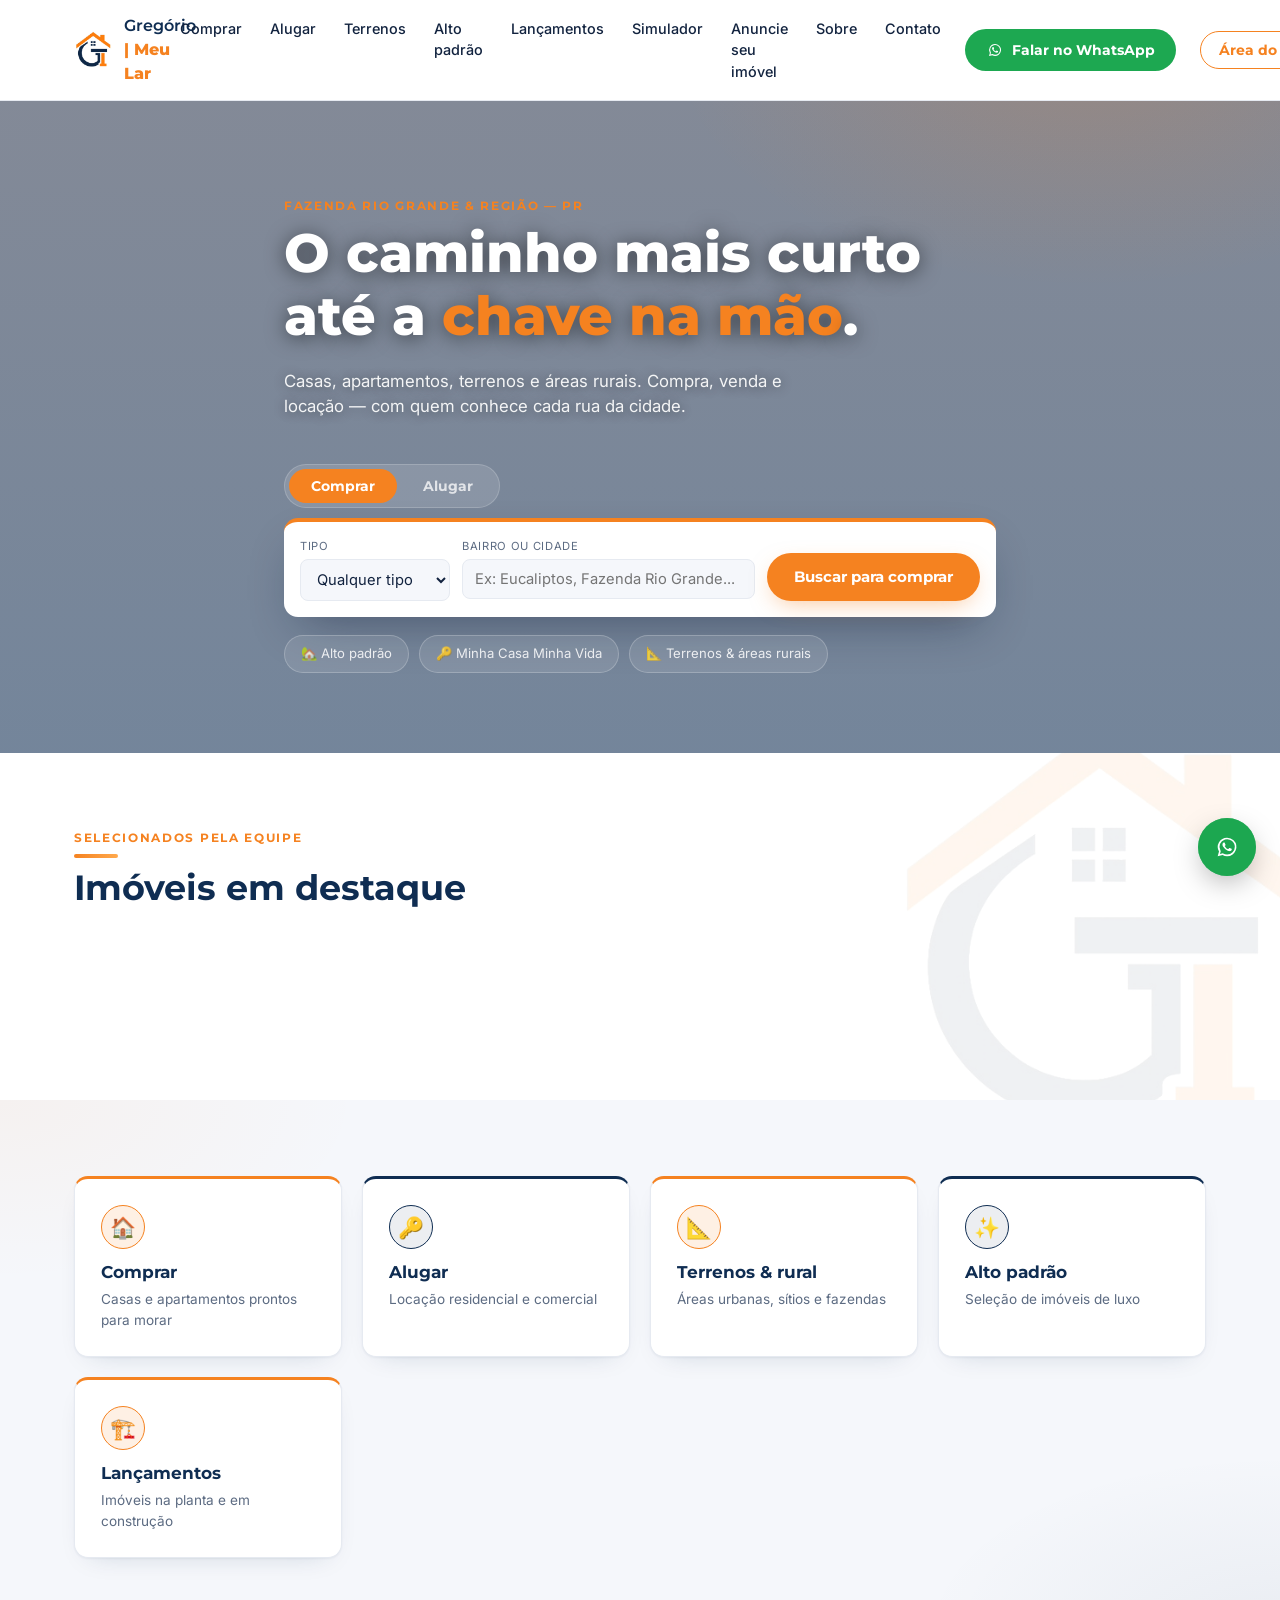
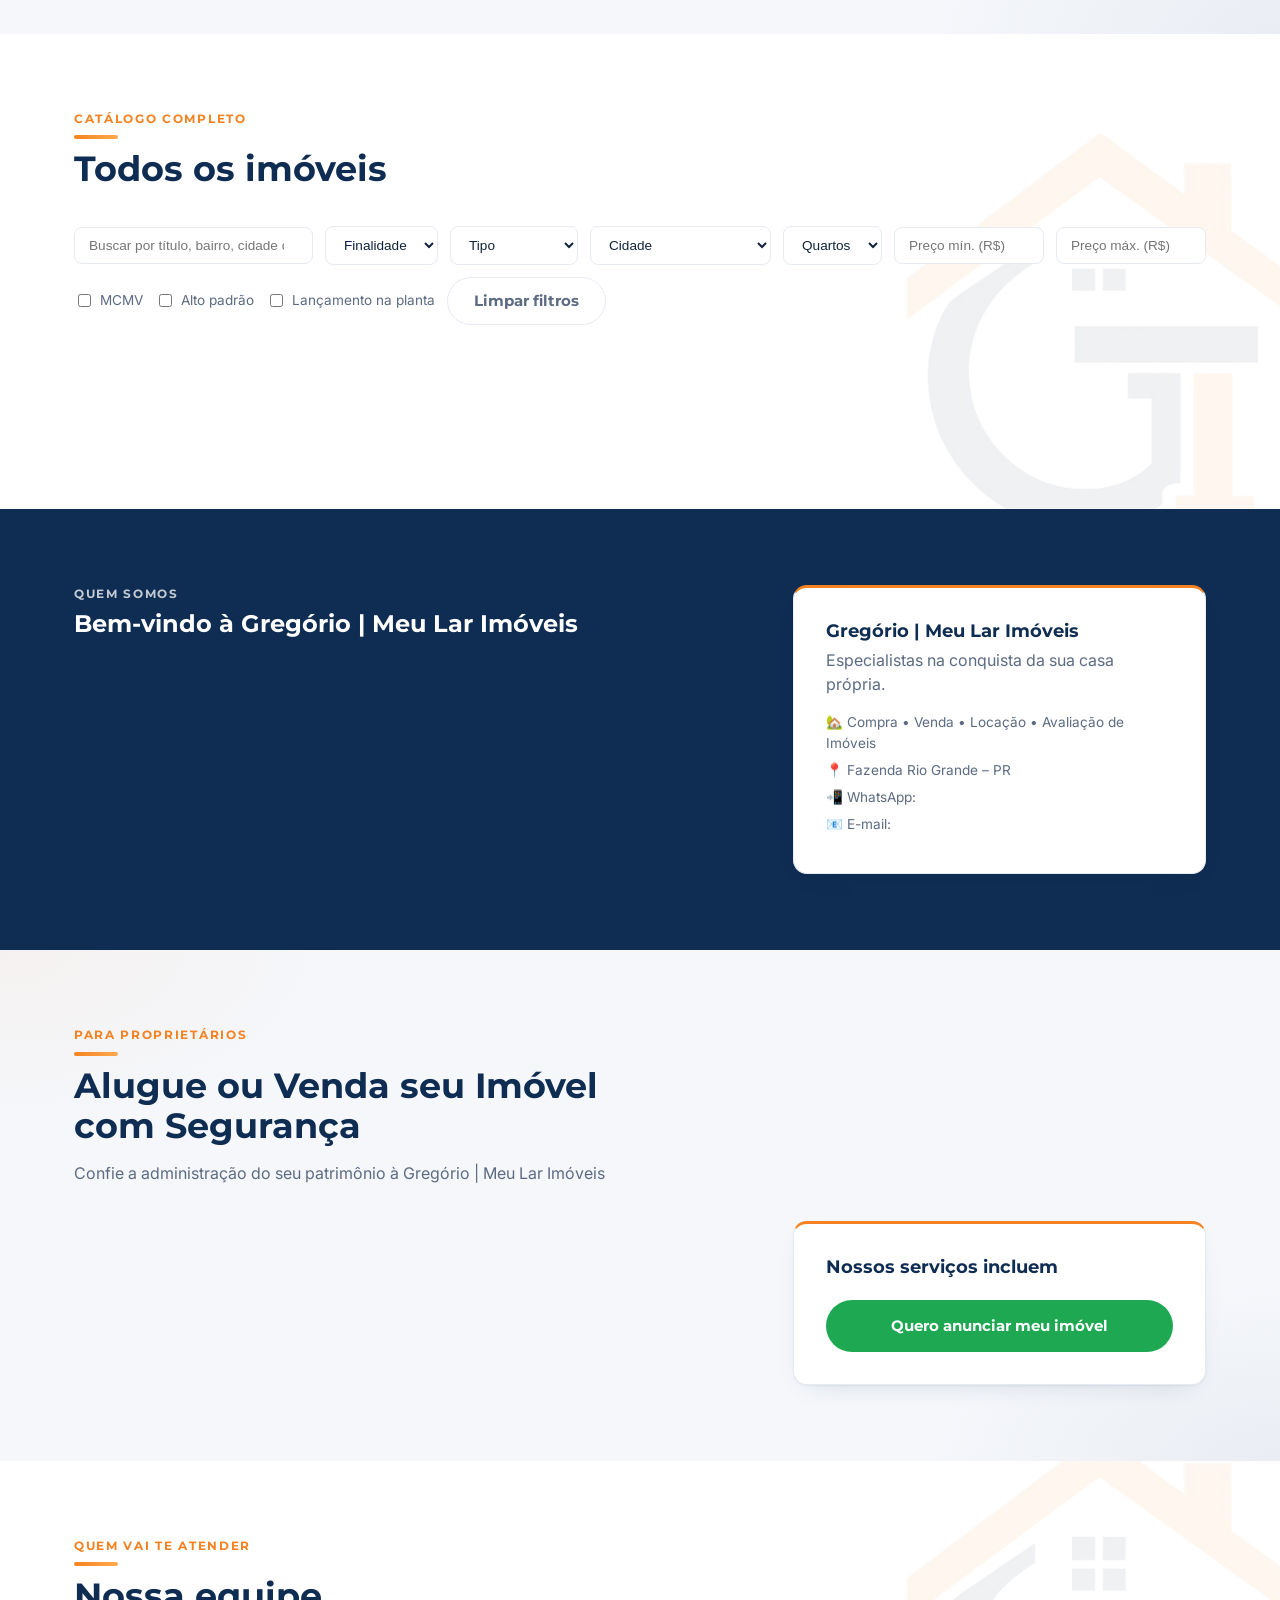
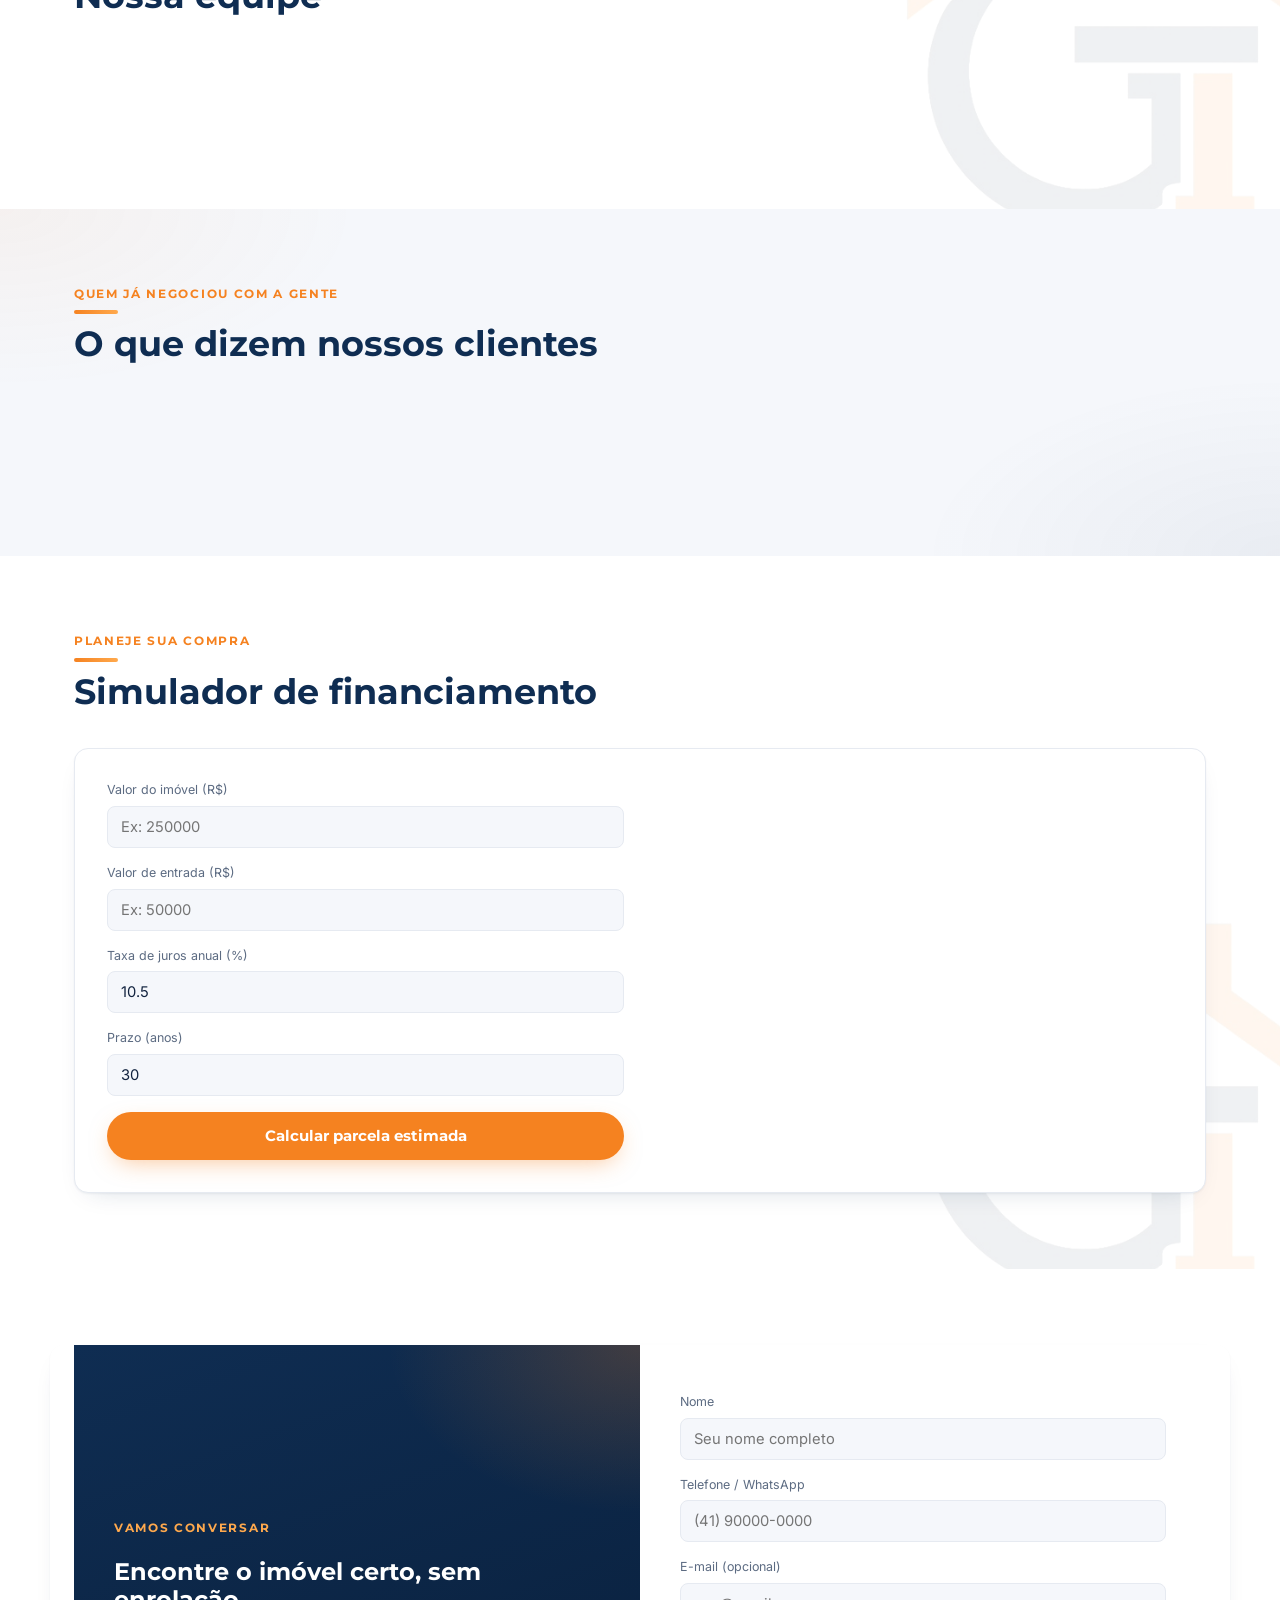
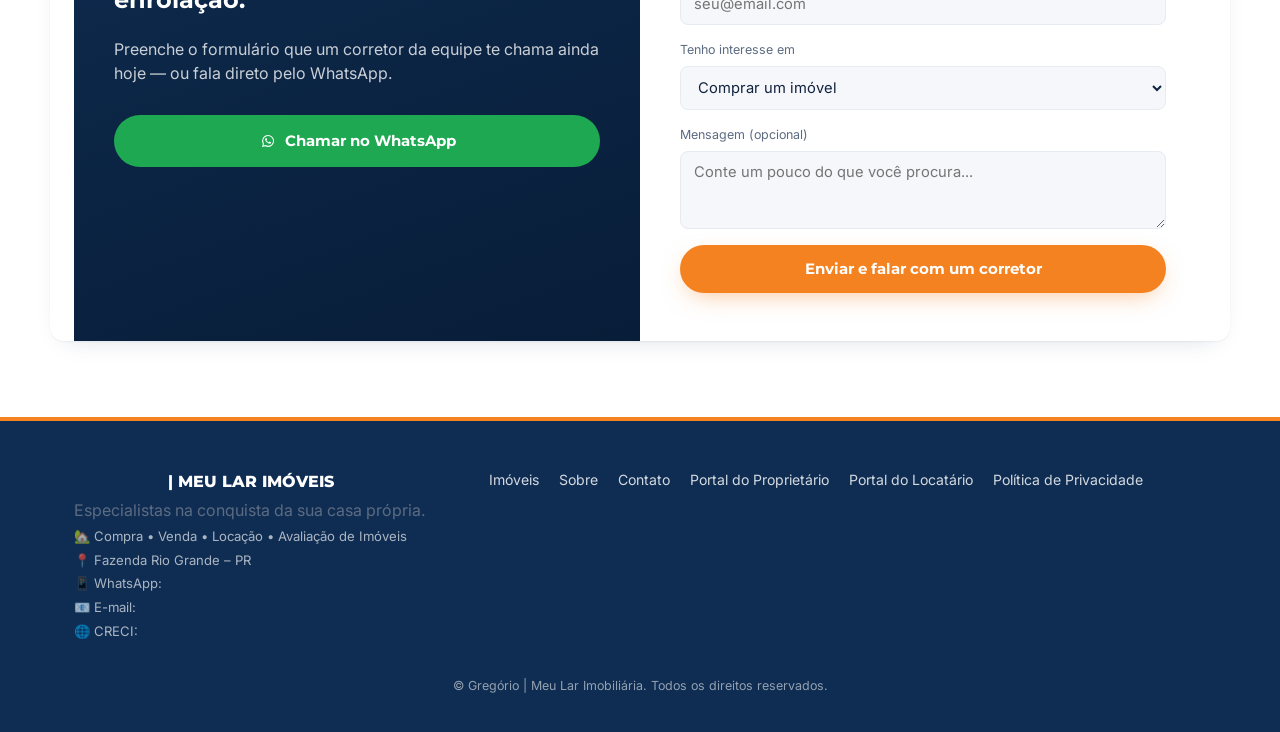
==== commit defbaf92: "Adiciona filtros de cidade, quartos mínimo e faixa de preço na listagem" ====
--- a/index.html
+++ b/index.html
@@ -261,6 +261,23 @@
         <option value="area_rural">Área rural</option>
         <option value="area_urbana">Área urbana</option>
       </select>
+      <select id="lf-cidade">
+        <option value="">Cidade</option>
+        <option value="Curitiba">Curitiba</option>
+        <option value="Fazenda Rio Grande">Fazenda Rio Grande</option>
+        <option value="Araucária">Araucária</option>
+        <option value="São José dos Pinhais">São José dos Pinhais</option>
+        <option value="Quitandinha">Quitandinha</option>
+      </select>
+      <select id="lf-quartos">
+        <option value="">Quartos</option>
+        <option value="1">1+</option>
+        <option value="2">2+</option>
+        <option value="3">3+</option>
+        <option value="4">4+</option>
+      </select>
+      <input type="number" id="lf-preco-min" placeholder="Preço mín. (R$)" min="0" step="1000">
+      <input type="number" id="lf-preco-max" placeholder="Preço máx. (R$)" min="0" step="1000">
       <label class="check-field"><input type="checkbox" id="lf-mcmv"> MCMV</label>
       <label class="check-field"><input type="checkbox" id="lf-luxo"> Alto padrão</label>
       <label class="check-field"><input type="checkbox" id="lf-lancamento"> Lançamento na planta</label>
--- a/css/style.css
+++ b/css/style.css
@@ -329,11 +329,12 @@
    FILTROS
    ========================================================= */
 .filters-bar{display:flex;flex-wrap:wrap;gap:12px;align-items:center;margin-bottom:28px;}
-.filters-bar select,.filters-bar input[type="search"]{
+.filters-bar select,.filters-bar input[type="search"],.filters-bar input[type="number"]{
   background:var(--white);border:1px solid var(--border);color:var(--text);
   padding:10px 14px;border-radius:8px;font-size:.85rem;
 }
 .filters-bar input[type="search"]{flex:1;min-width:220px;}
+.filters-bar input[type="number"]{width:150px;}
 .check-field{display:flex;align-items:center;gap:6px;font-size:.85rem;color:var(--gray-text);}
 
 /* =========================================================
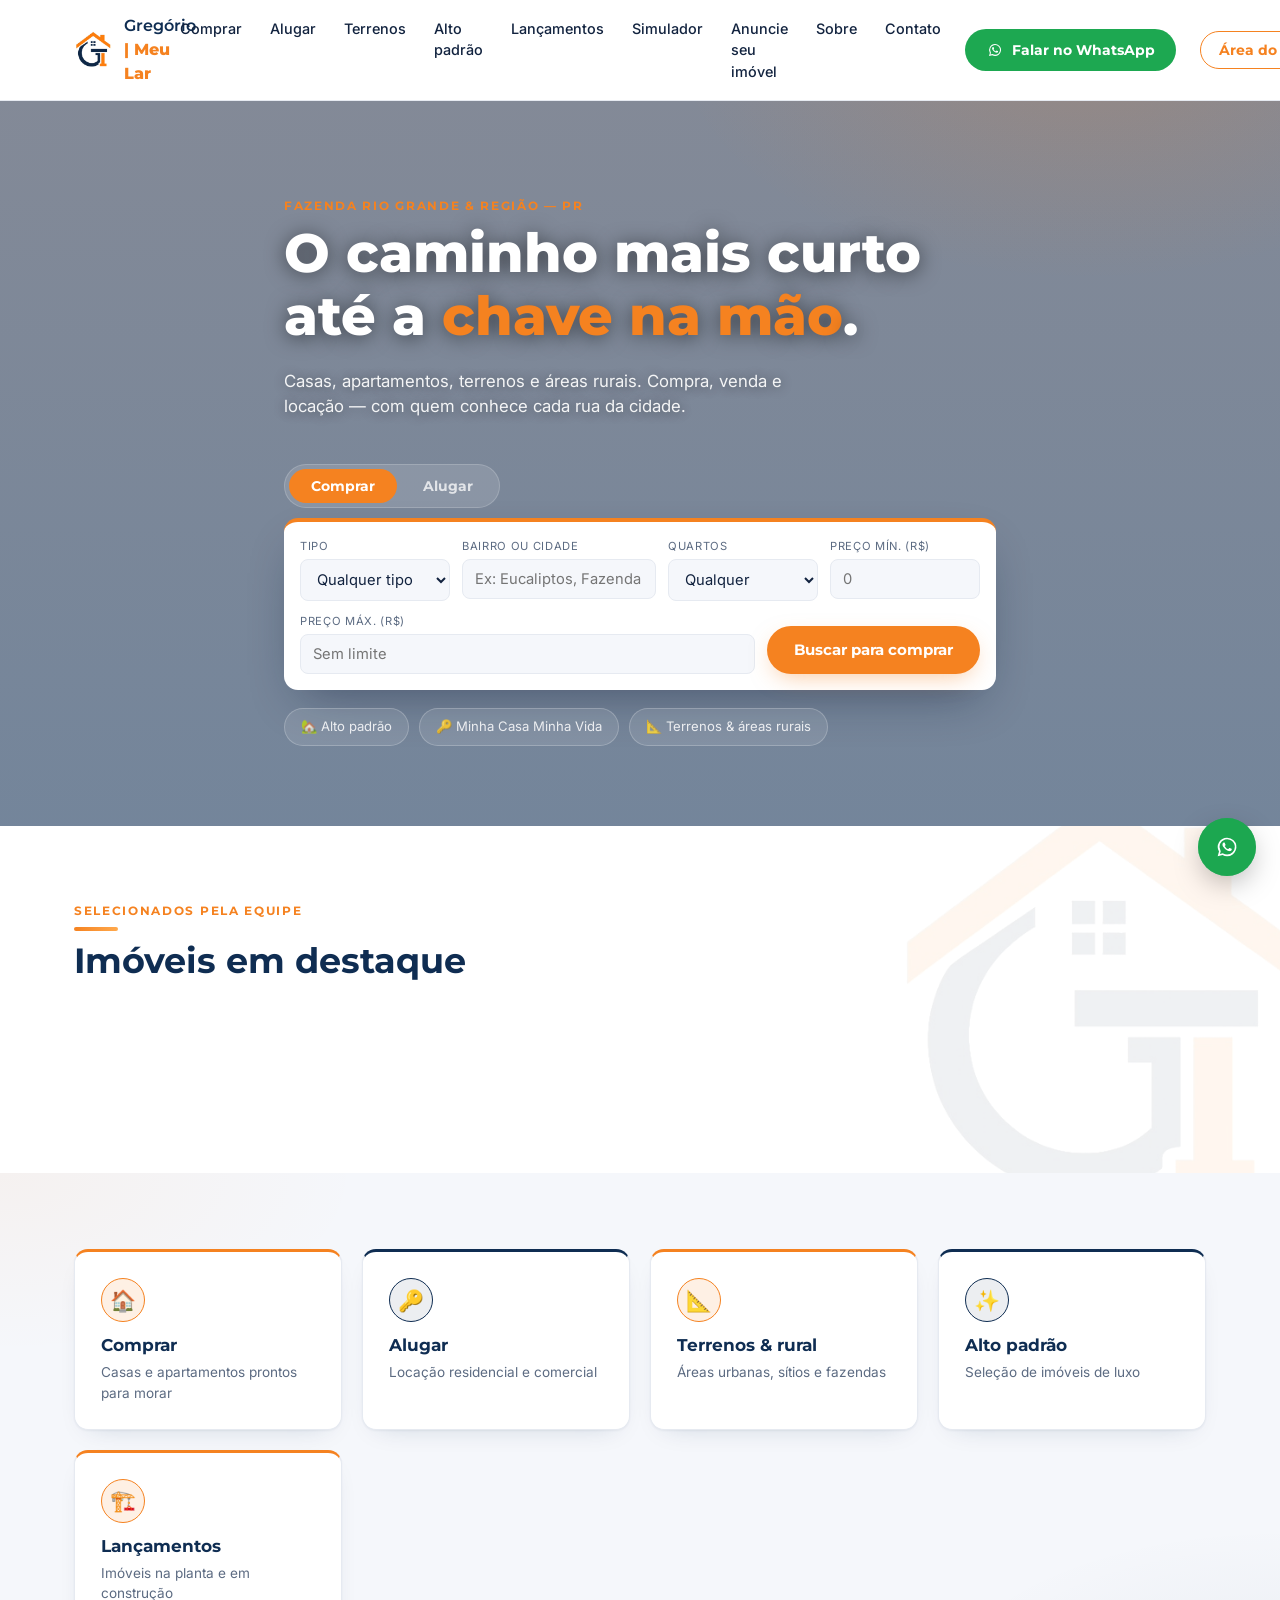
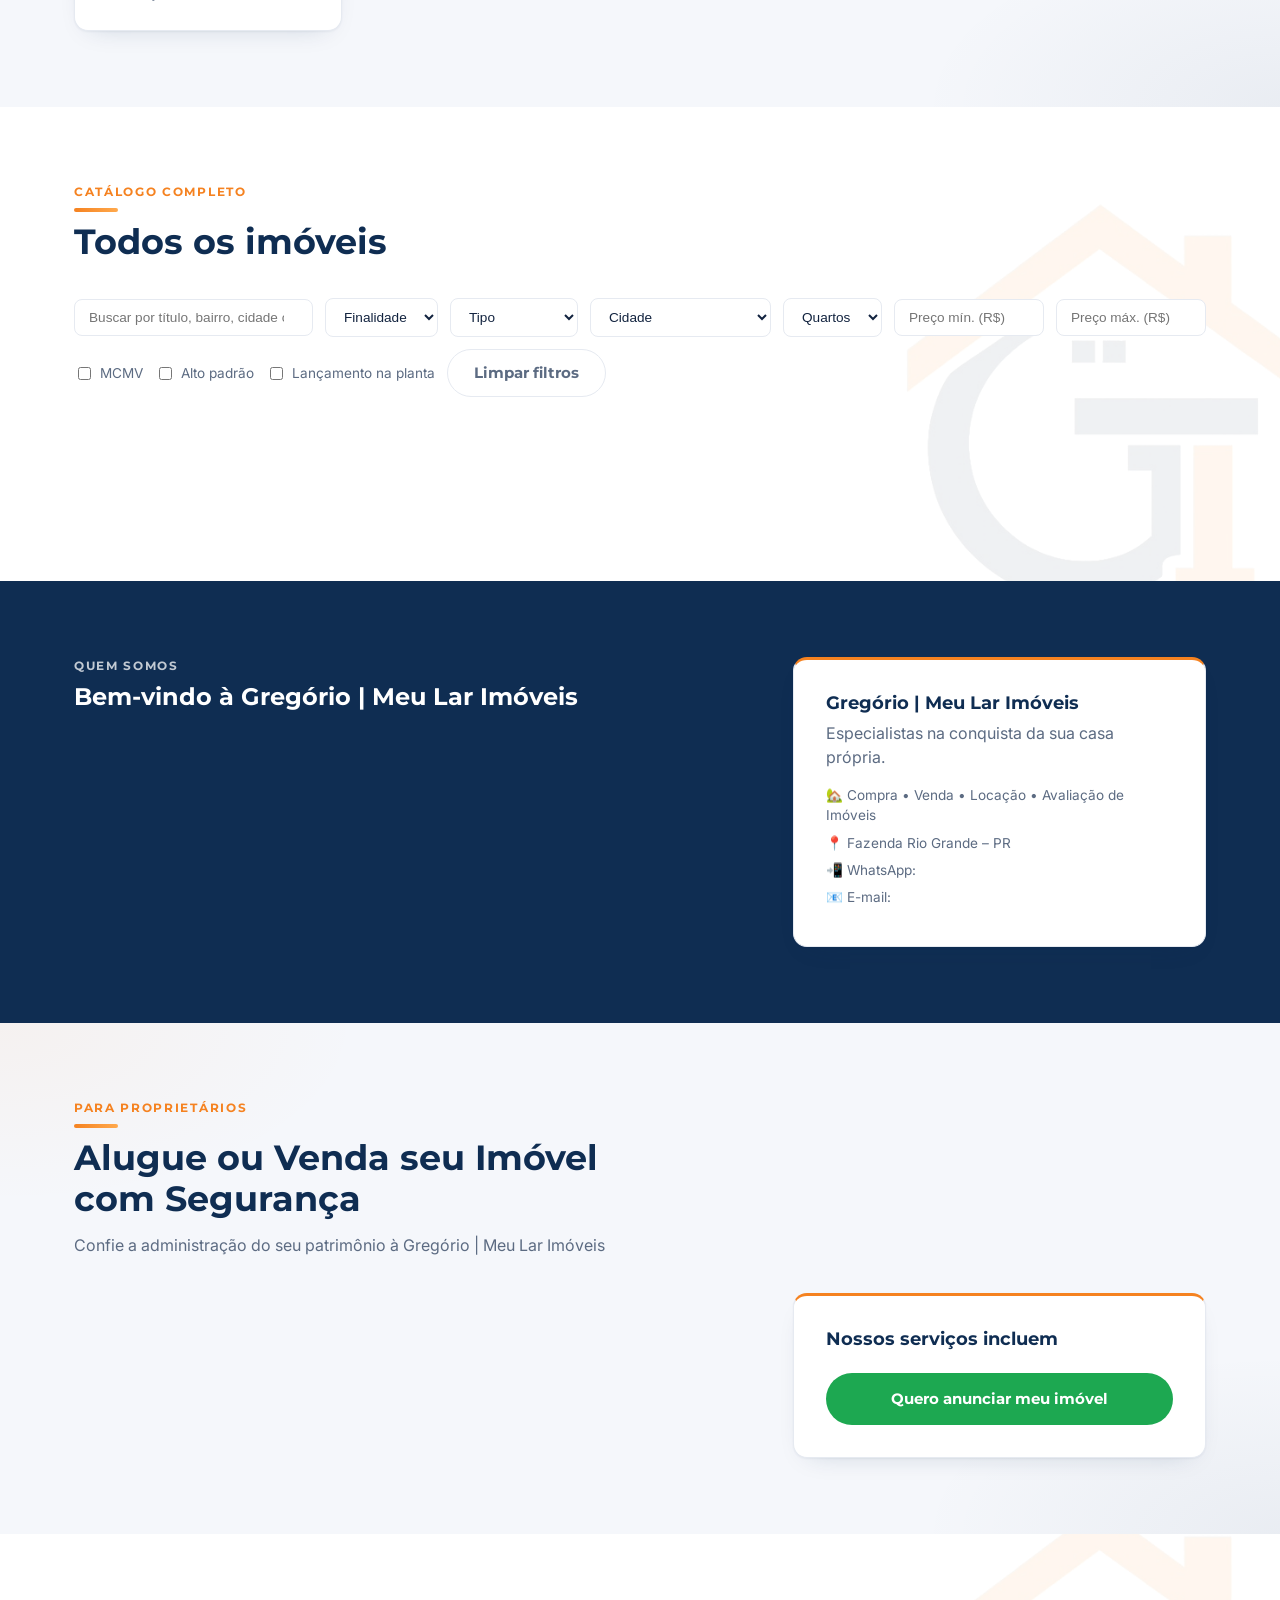
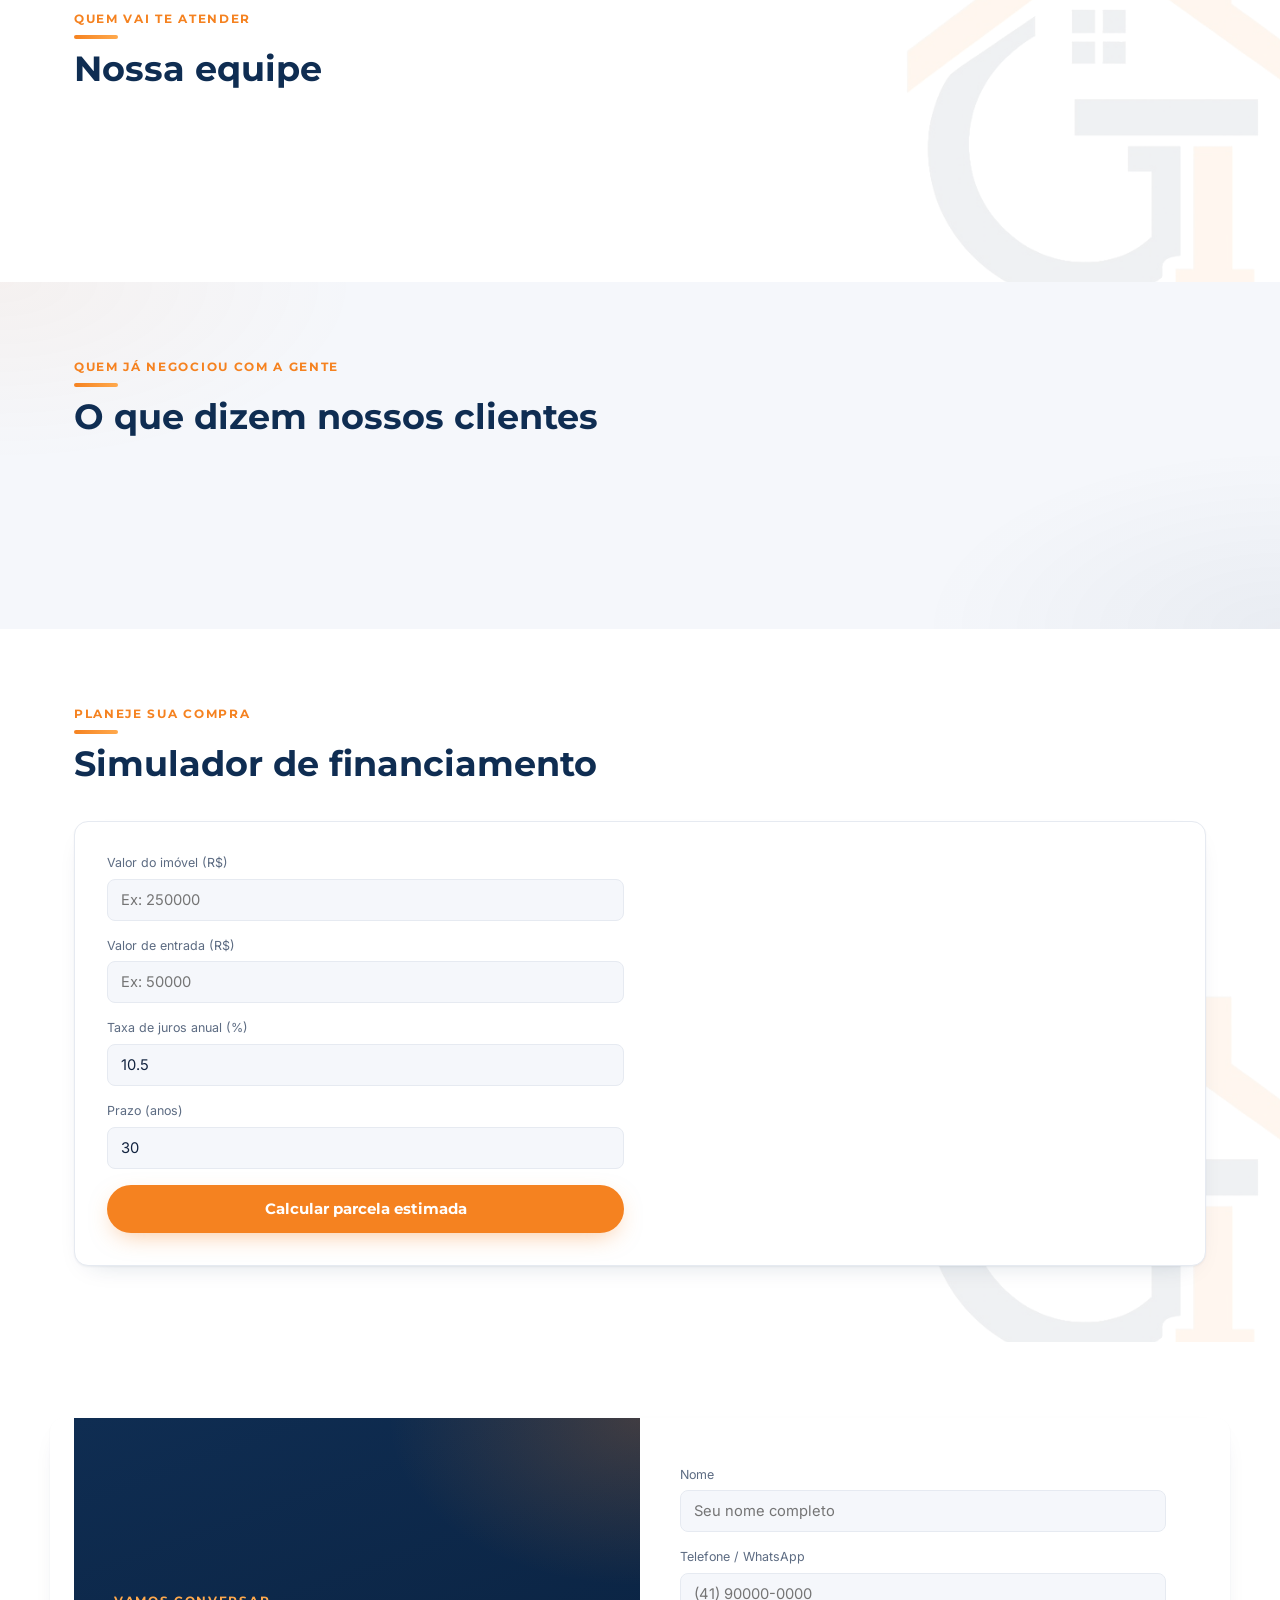
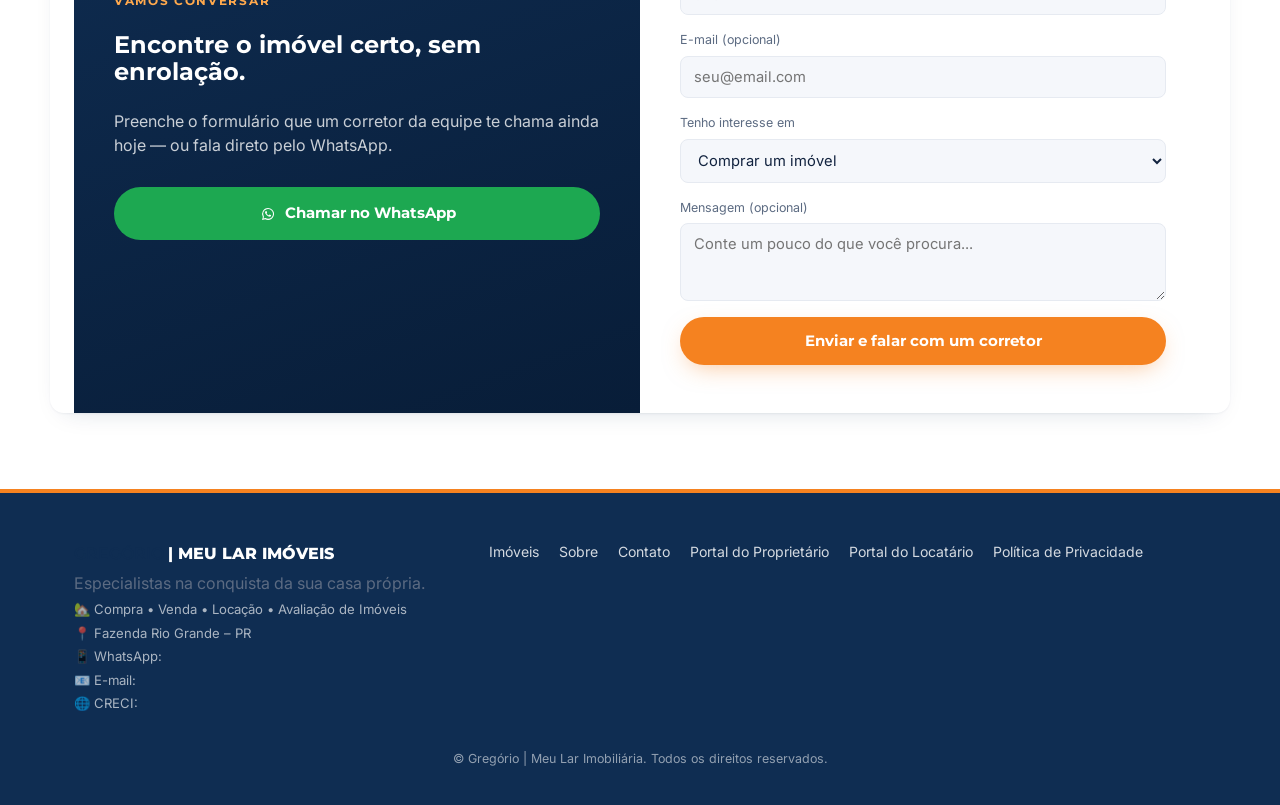
==== commit 9a24a36b: "Mais opções na busca principal: kitnet, quartos, faixa de preço" ====
--- a/index.html
+++ b/index.html
@@ -165,6 +165,7 @@
           <option value="">Qualquer tipo</option>
           <option value="casa">Casa</option>
           <option value="apartamento">Apartamento</option>
+          <option value="kitnet">Kitnet</option>
           <option value="terreno">Terreno</option>
           <option value="sitio">Sítio</option>
           <option value="fazenda">Fazenda</option>
@@ -176,6 +177,24 @@
       <div class="field field-grow">
         <label for="f-bairro">Bairro ou cidade</label>
         <input type="text" id="f-bairro" placeholder="Ex: Eucaliptos, Fazenda Rio Grande...">
+      </div>
+      <div class="field">
+        <label for="f-quartos">Quartos</label>
+        <select id="f-quartos">
+          <option value="">Qualquer</option>
+          <option value="1">1+</option>
+          <option value="2">2+</option>
+          <option value="3">3+</option>
+          <option value="4">4+</option>
+        </select>
+      </div>
+      <div class="field">
+        <label for="f-preco-min">Preço mín. (R$)</label>
+        <input type="number" id="f-preco-min" min="0" step="1000" placeholder="0">
+      </div>
+      <div class="field">
+        <label for="f-preco-max">Preço máx. (R$)</label>
+        <input type="number" id="f-preco-max" min="0" step="1000" placeholder="Sem limite">
       </div>
       <button type="submit" class="btn btn-primary">Buscar imóveis</button>
     </form>
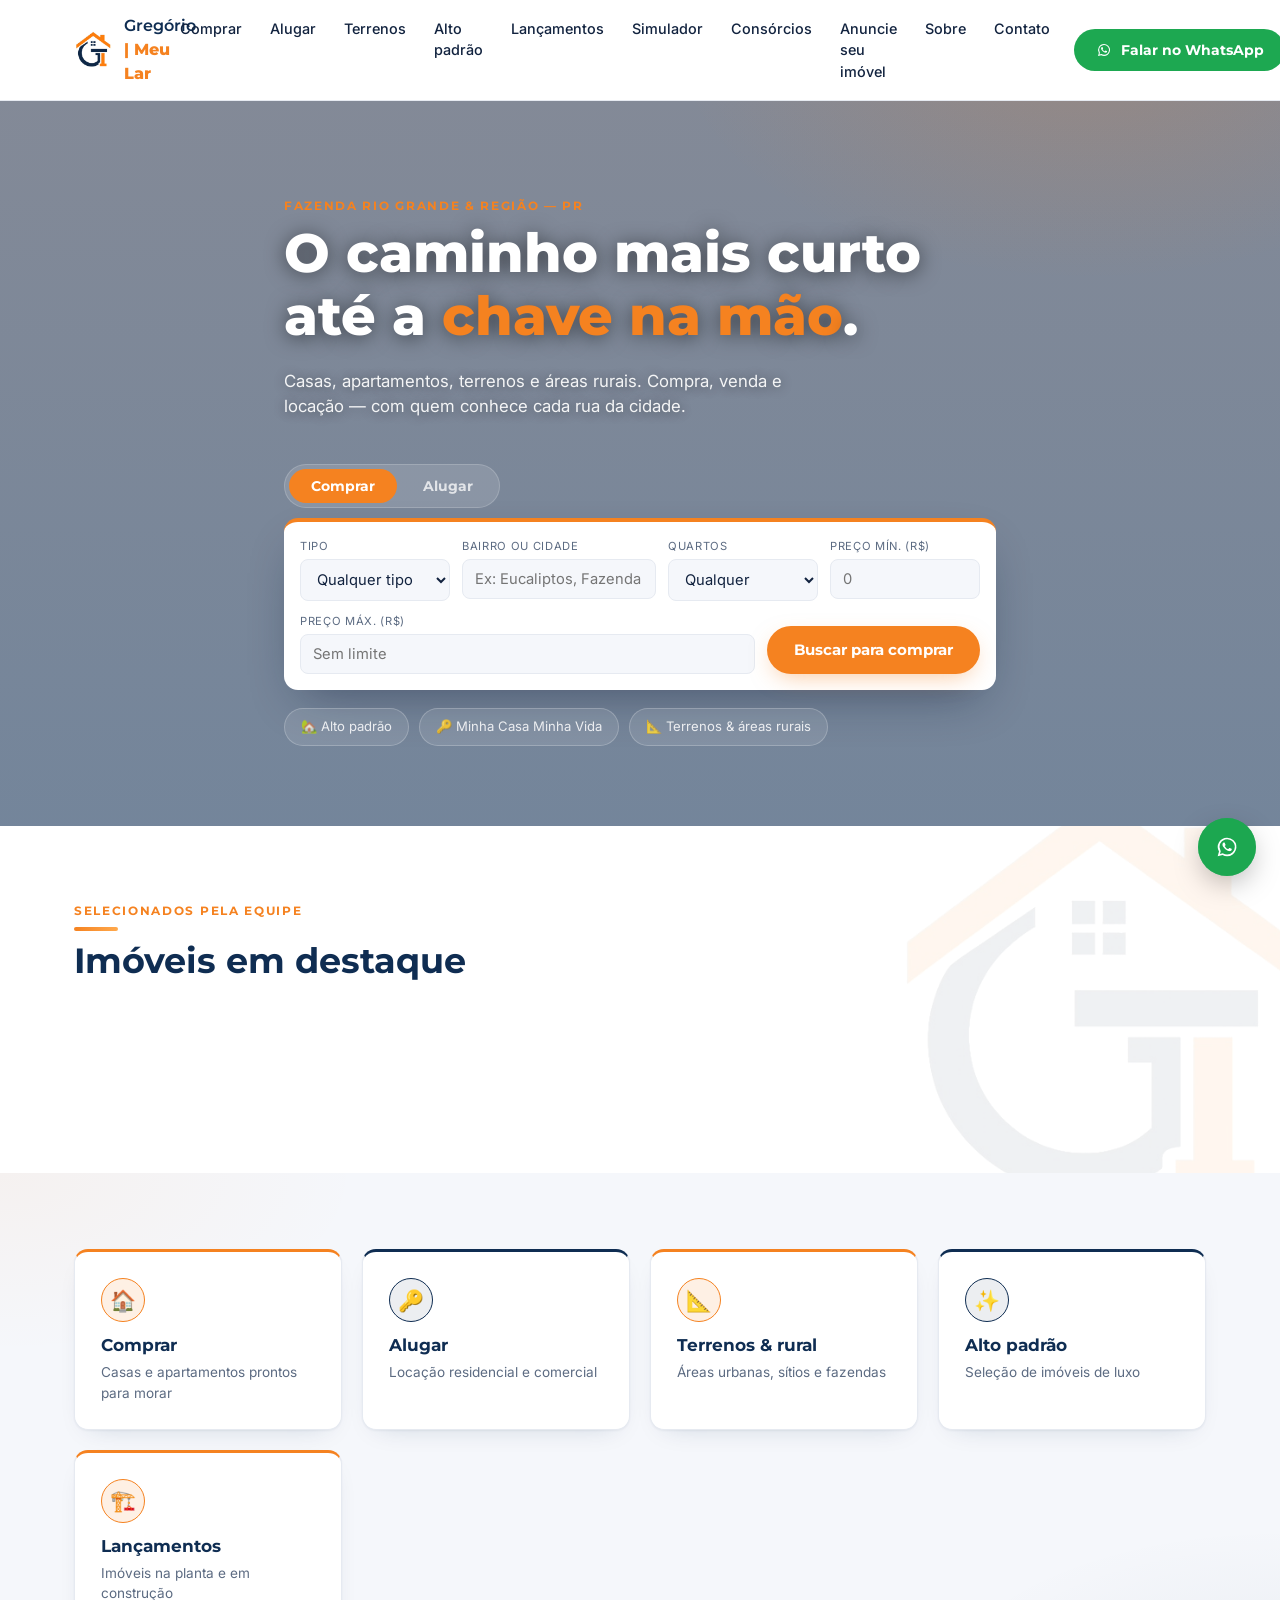
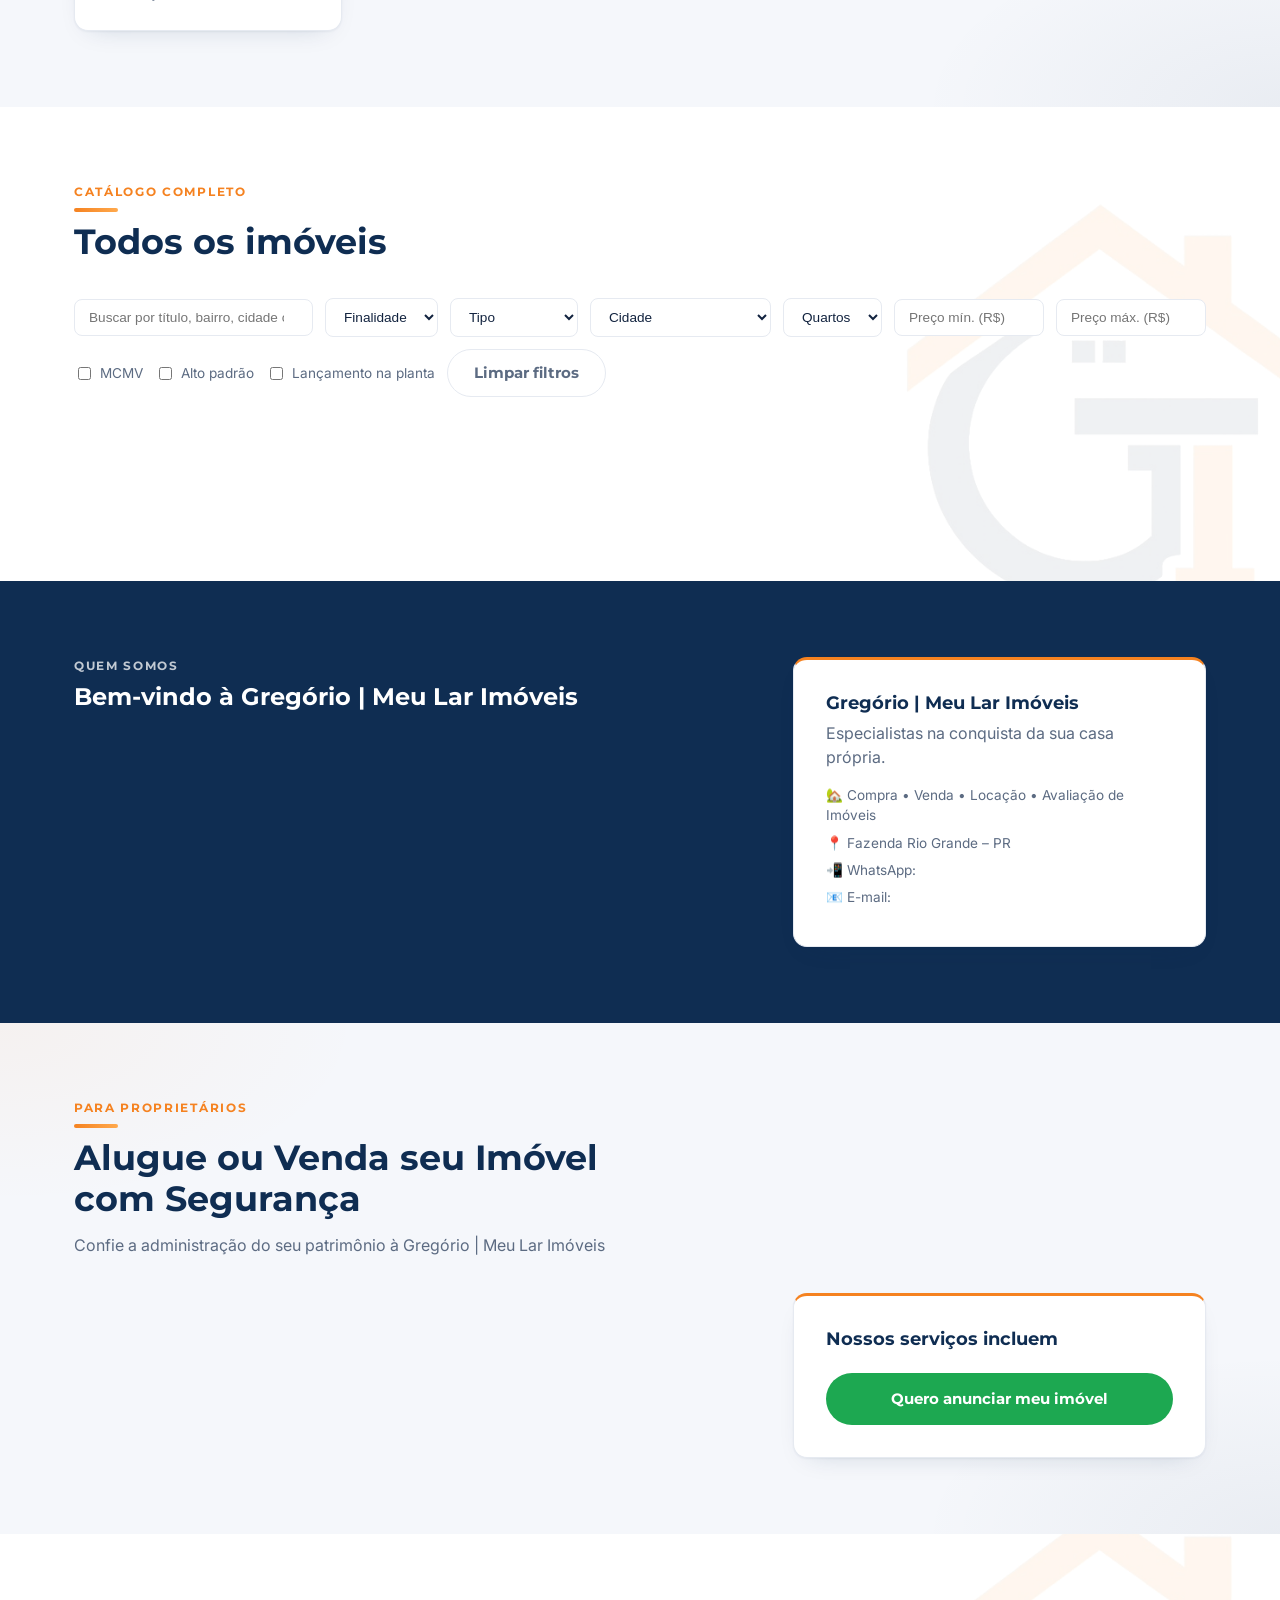
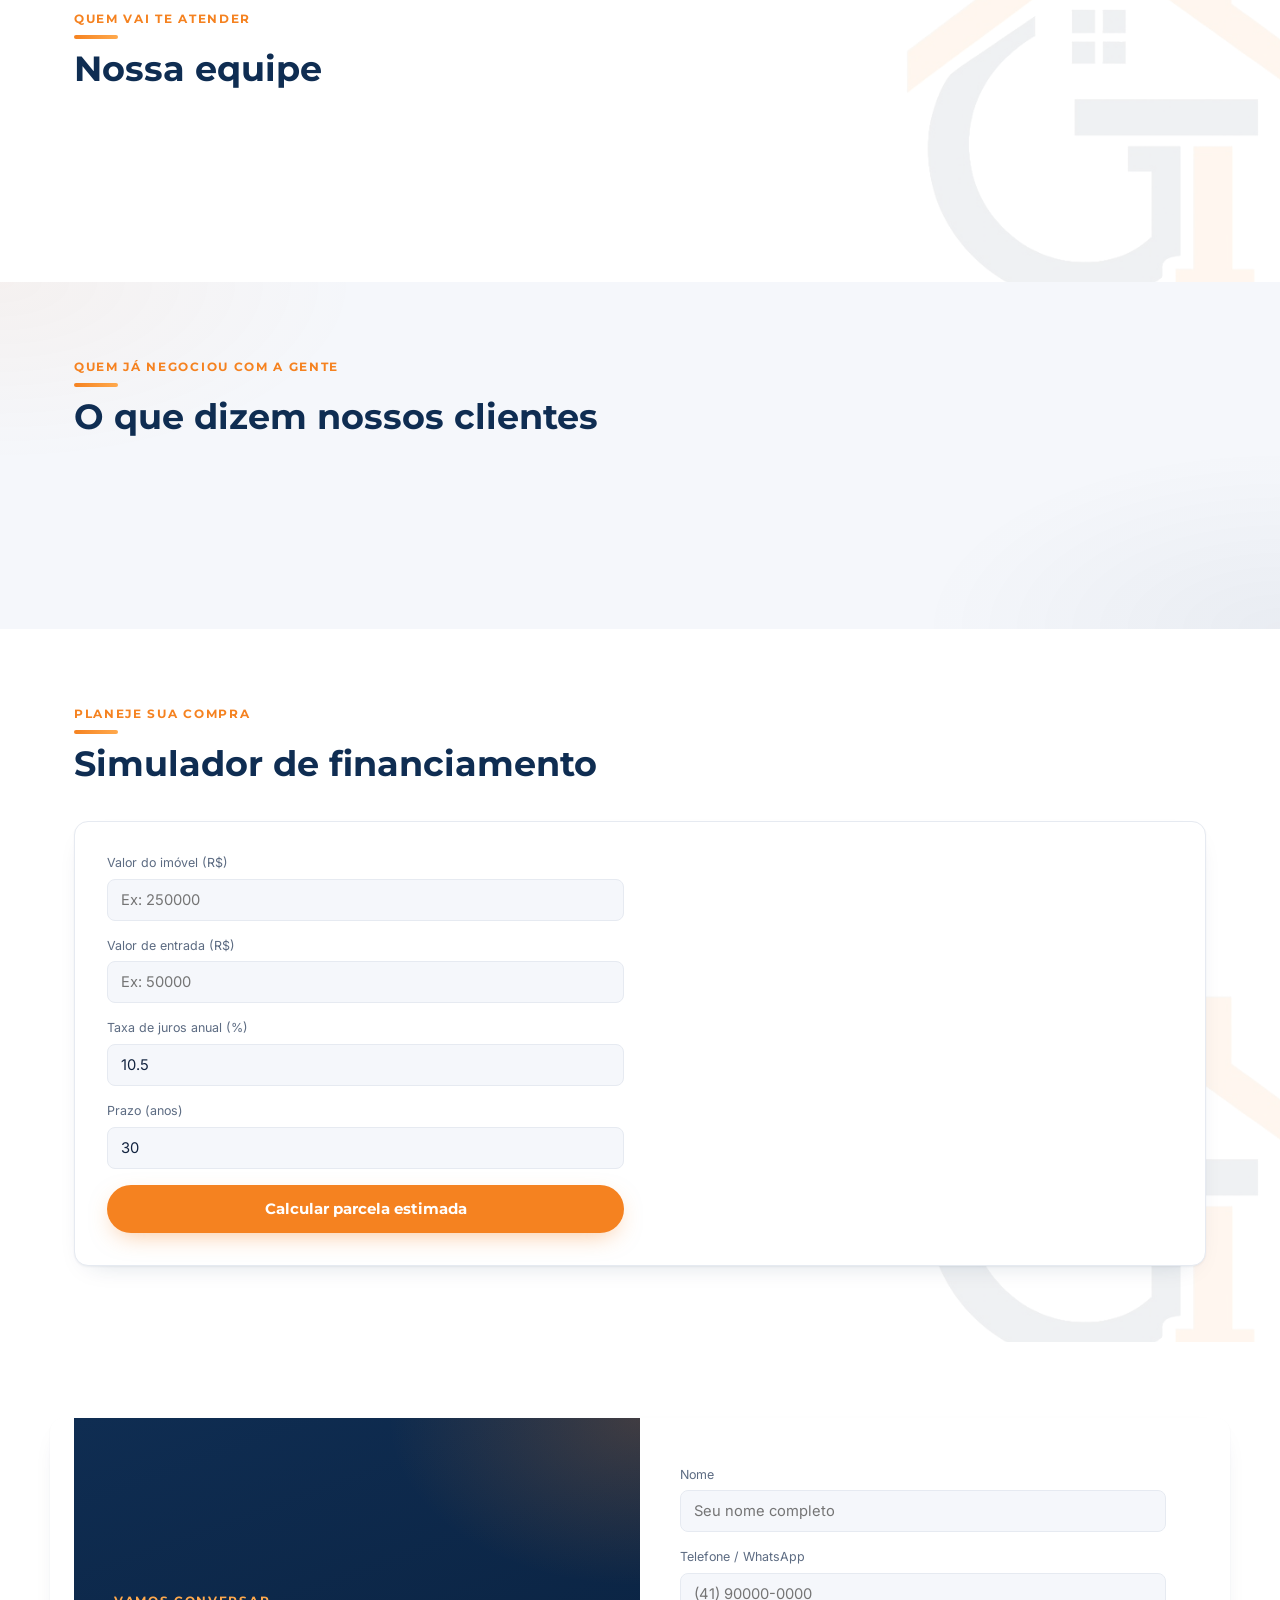
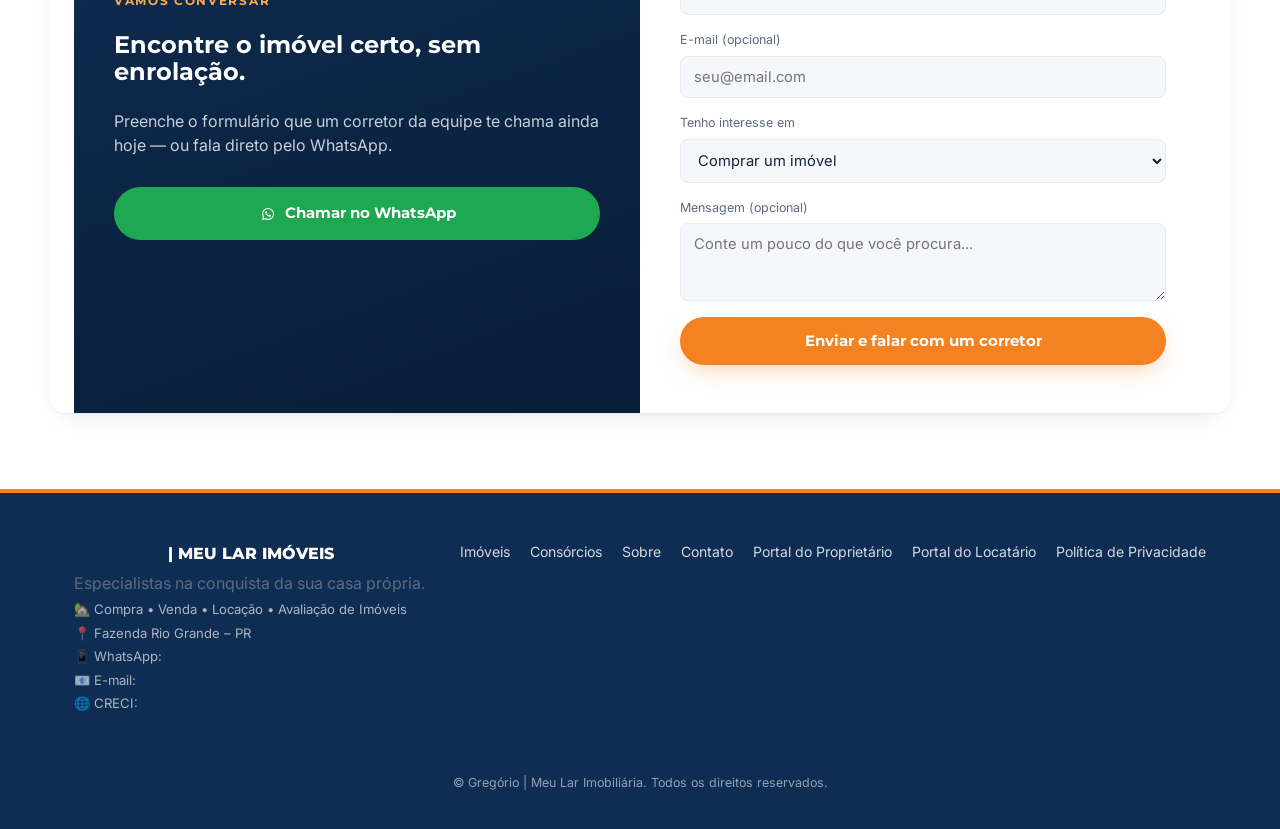
==== commit 7039b991: "Consórcio: página /consorcios e link no menu" ====
--- a/index.html
+++ b/index.html
@@ -105,6 +105,7 @@
       <a href="#imoveis" data-nav-luxo="true">Alto padrão</a>
       <a href="#imoveis" data-nav-lancamento="true">Lançamentos</a>
       <a href="#simulador">Simulador</a>
+      <a href="/consorcios">Consórcios</a>
       <a href="#anuncie">Anuncie seu imóvel</a>
       <a href="#sobre">Sobre</a>
       <a href="#contato">Contato</a>
@@ -555,6 +556,7 @@
     </div>
     <div class="footer-links">
       <a href="#imoveis">Imóveis</a>
+      <a href="/consorcios">Consórcios</a>
       <a href="#sobre">Sobre</a>
       <a href="#contato">Contato</a>
       <a href='/portal-proprietario'>Portal do Proprietário</a>
--- a/css/style.css
+++ b/css/style.css
@@ -611,6 +611,20 @@
 .portal-help{font-size:.8rem;color:var(--gray-text);text-align:center;max-width:340px;}
 
 .portal-dash-head{display:flex;justify-content:space-between;align-items:center;gap:16px;margin-bottom:28px;flex-wrap:wrap;}
+
+.portal-modal-overlay{position:fixed;inset:0;background:rgba(15,39,71,.55);display:flex;align-items:center;justify-content:center;z-index:200;padding:20px;}
+.portal-modal-overlay[hidden]{display:none;}
+.portal-modal{background:#fff;border-radius:var(--radius);padding:28px;width:100%;max-width:400px;box-shadow:var(--shadow-card);}
+.portal-modal h2{margin:0 0 16px;}
+.portal-modal label{display:block;font-size:.82rem;font-weight:600;margin:12px 0 4px;}
+.portal-modal input{width:100%;padding:10px 12px;border:1px solid var(--border);border-radius:8px;font-size:.95rem;}
+.portal-modal-erro{color:#c0392b;font-size:.82rem;margin:10px 0 0;}
+.portal-modal-acoes{display:flex;justify-content:flex-end;gap:10px;margin-top:20px;}
+
+.portal-ajuste-row td{padding:6px 10px !important;background:var(--bg-alt);font-size:.78rem;border-top:none !important;}
+.portal-ajuste-desc{color:var(--gray-text);}
+.portal-ajuste-credito{color:#1a7f4f;font-weight:700;white-space:nowrap;}
+.portal-ajuste-debito{color:#c0392b;font-weight:700;white-space:nowrap;}
 .portal-stats{grid-template-columns:repeat(auto-fit,minmax(180px,1fr));margin-bottom:36px;}
 .portal-section-title{font-size:1.2rem;margin-top:40px;margin-bottom:6px;}
 .portal-section-sub{font-size:.85rem;margin-bottom:20px;}
@@ -623,6 +637,7 @@
 .portal-item-value{font-family:var(--font-display);font-weight:700;color:var(--orange);}
 
 .portal-contract-block{background:var(--surface);border:1px solid var(--border);box-shadow:var(--shadow-card);border-radius:var(--radius);padding:24px;margin-bottom:24px;}
+.portal-dono-tag{display:inline-block;background:var(--navy-900,#0F2747);color:#fff;font-size:.7rem;font-weight:700;text-transform:uppercase;letter-spacing:.03em;padding:3px 10px;border-radius:999px;margin-bottom:8px;}
 .portal-contract-block h3{display:flex;align-items:center;gap:10px;font-size:1.05rem;}
 
 .portal-highlight{display:flex;justify-content:space-between;align-items:center;gap:16px;background:rgba(245,130,32,.08);border:1px solid rgba(245,130,32,.3);border-radius:12px;padding:16px 20px;margin:16px 0;flex-wrap:wrap;}
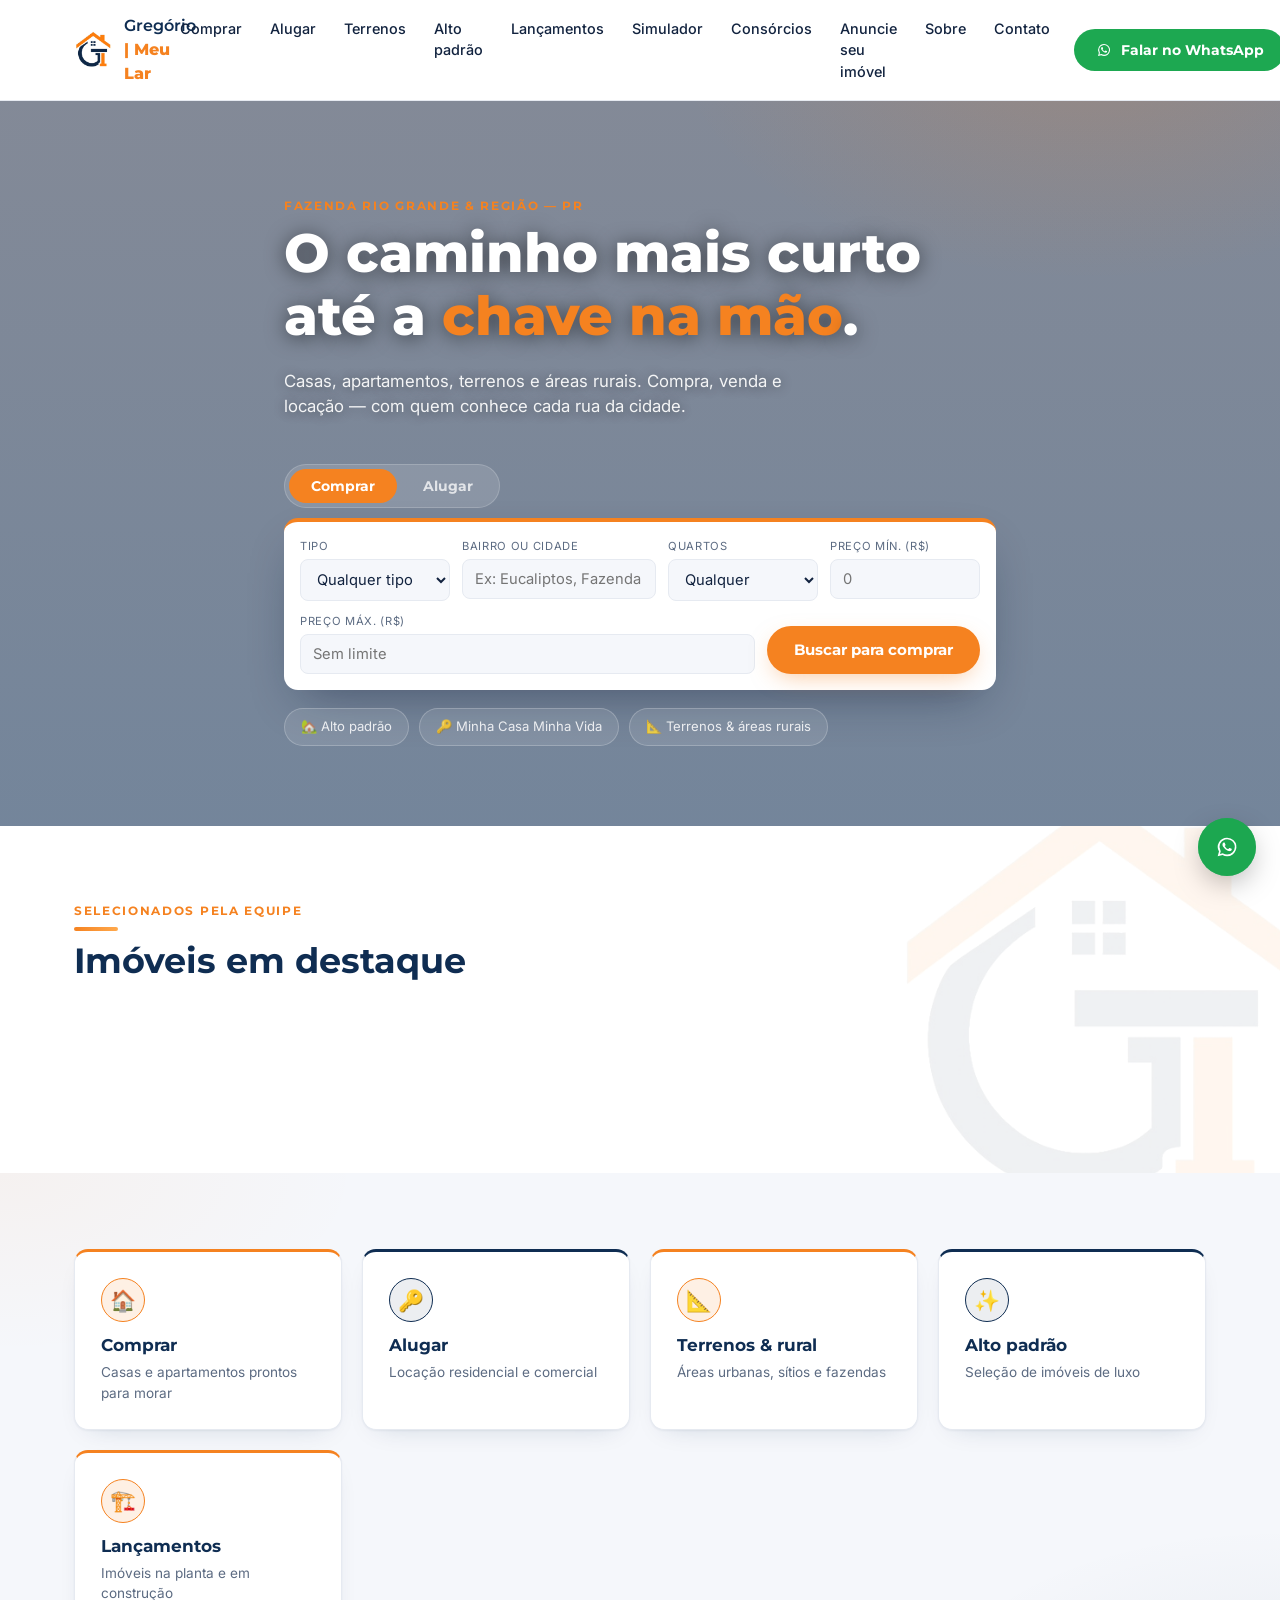
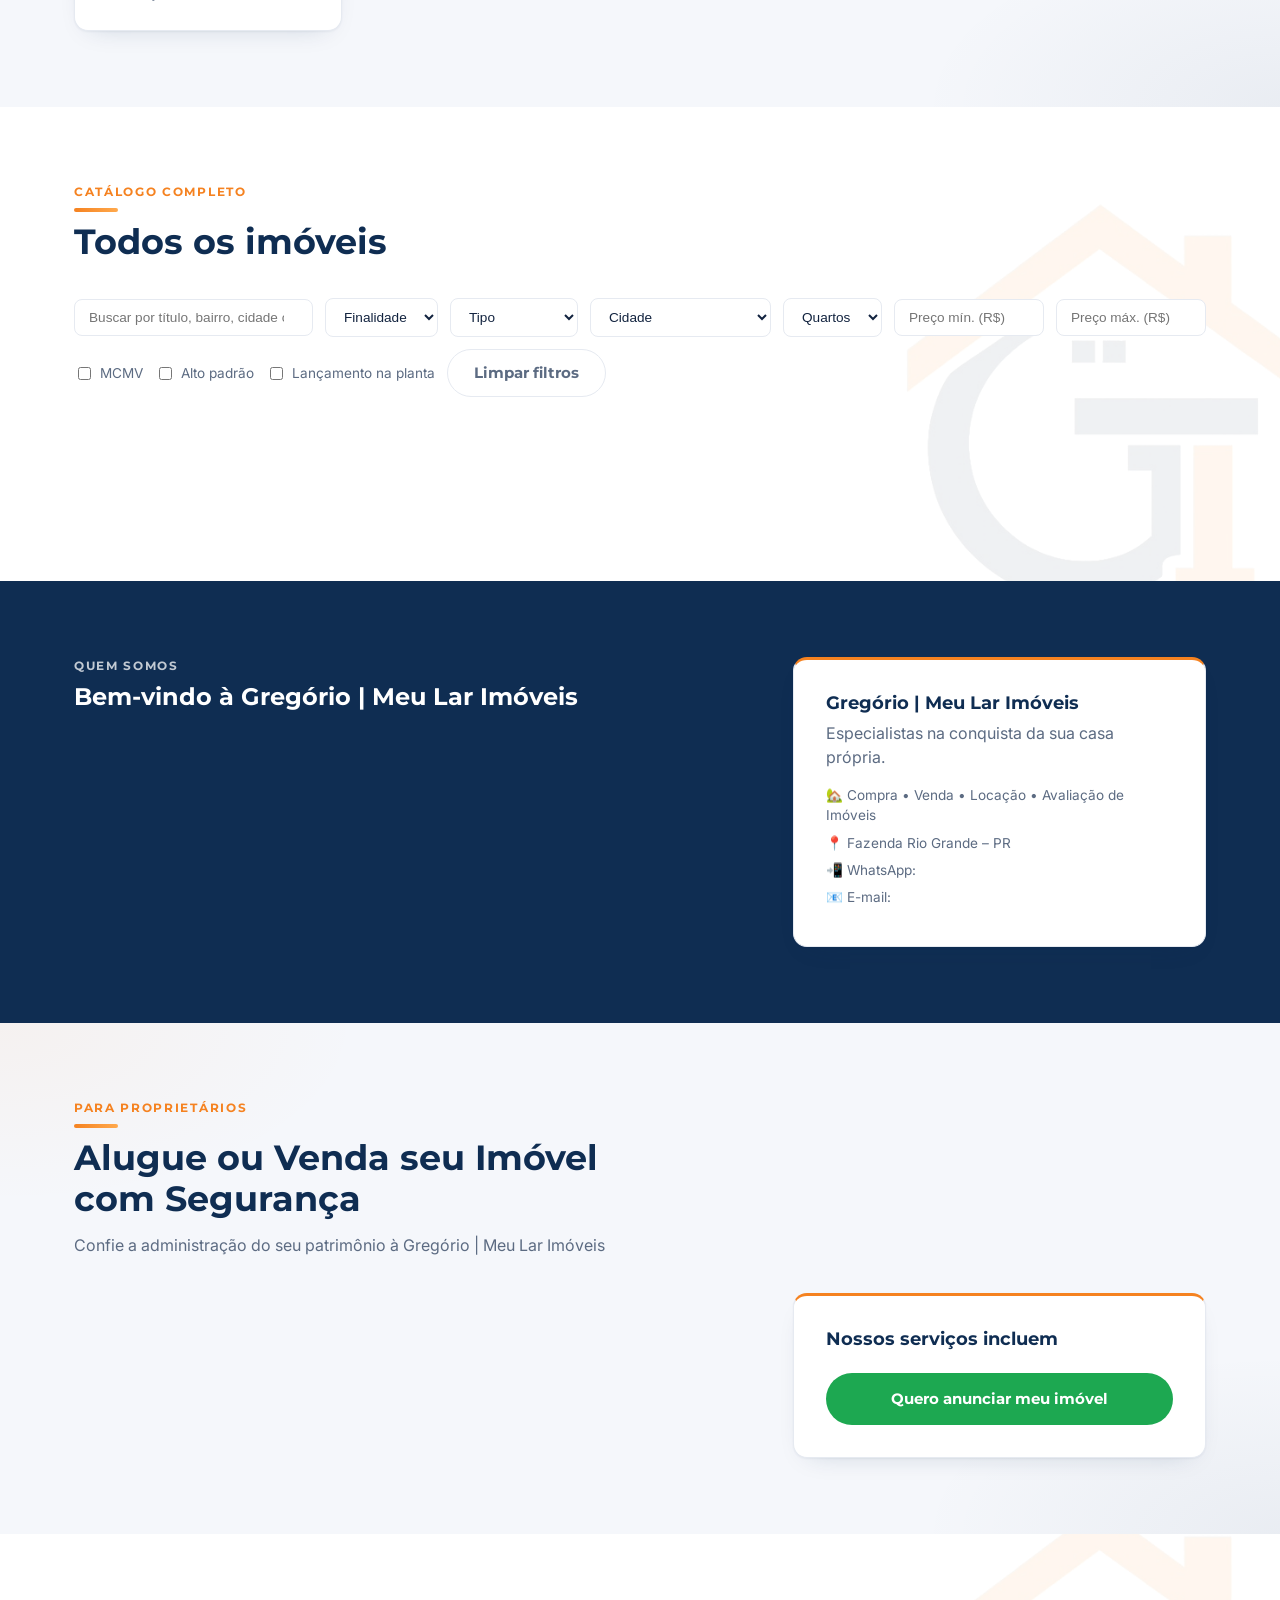
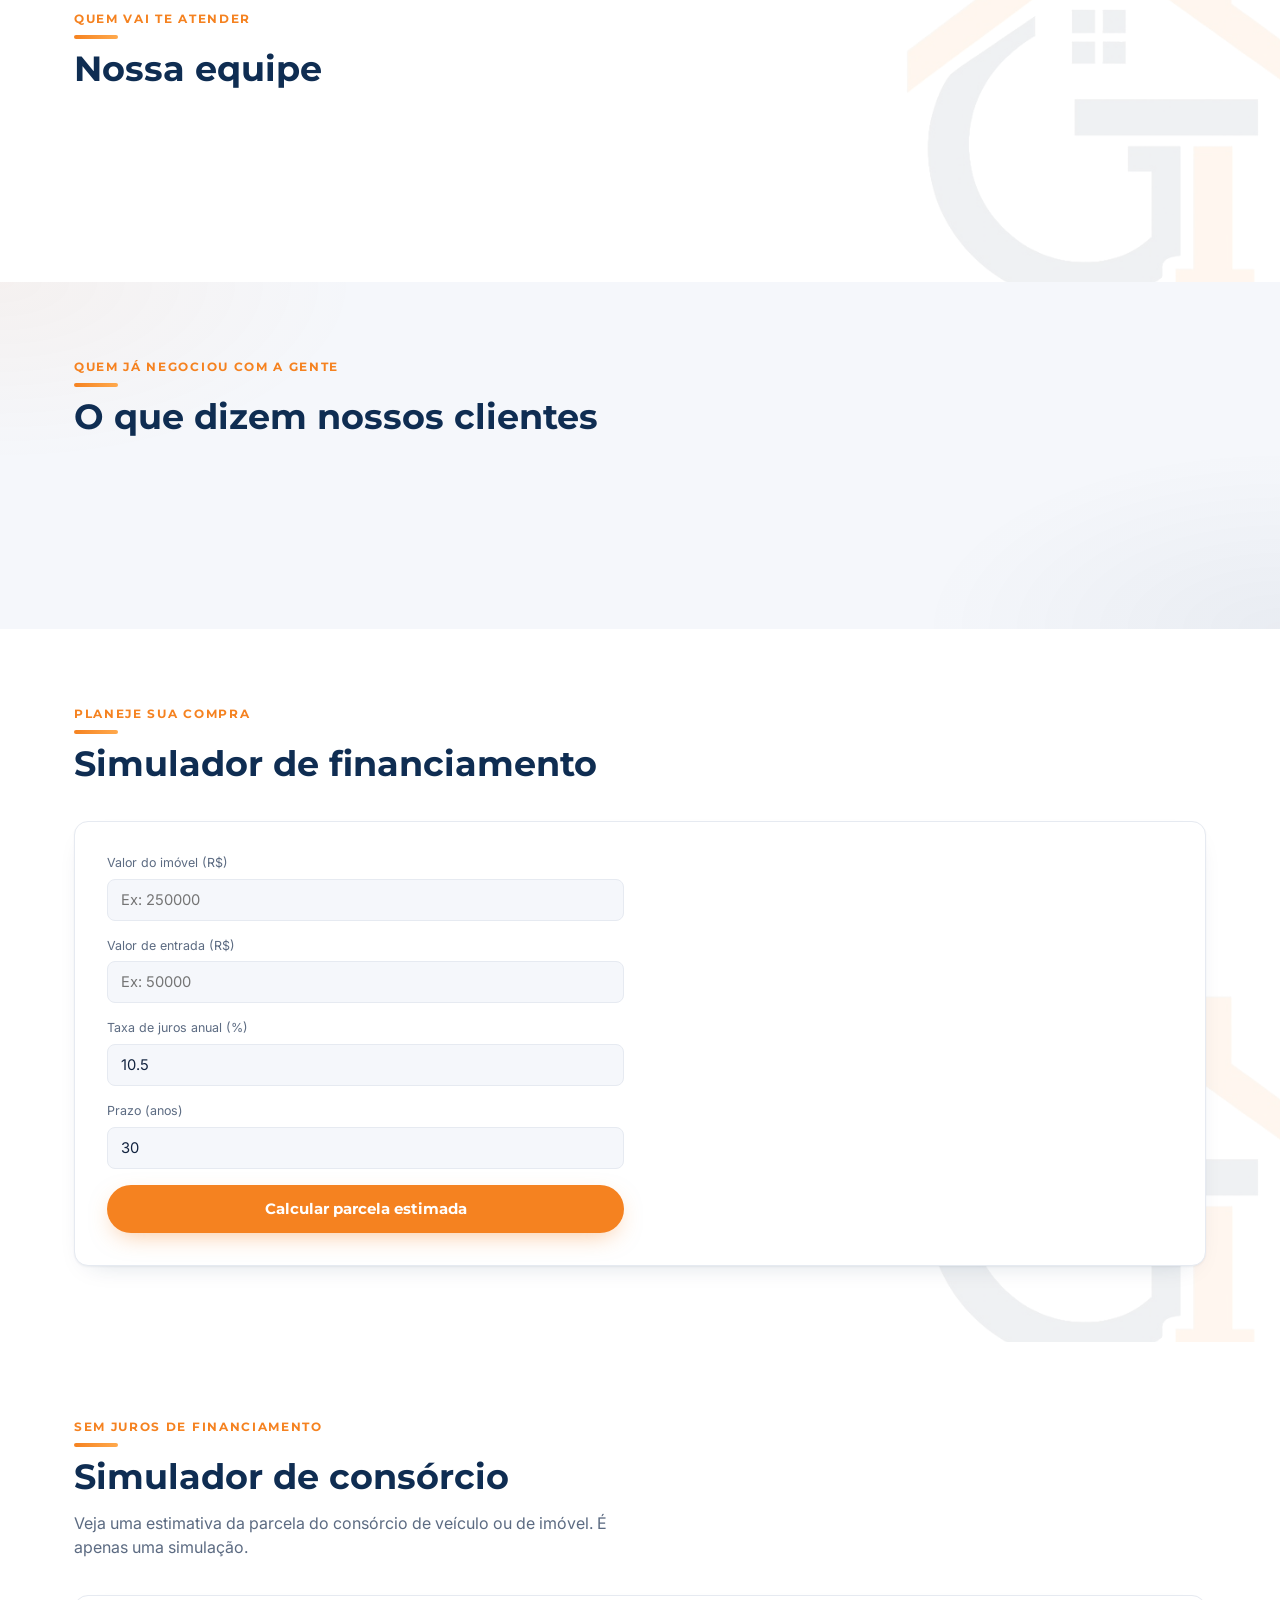
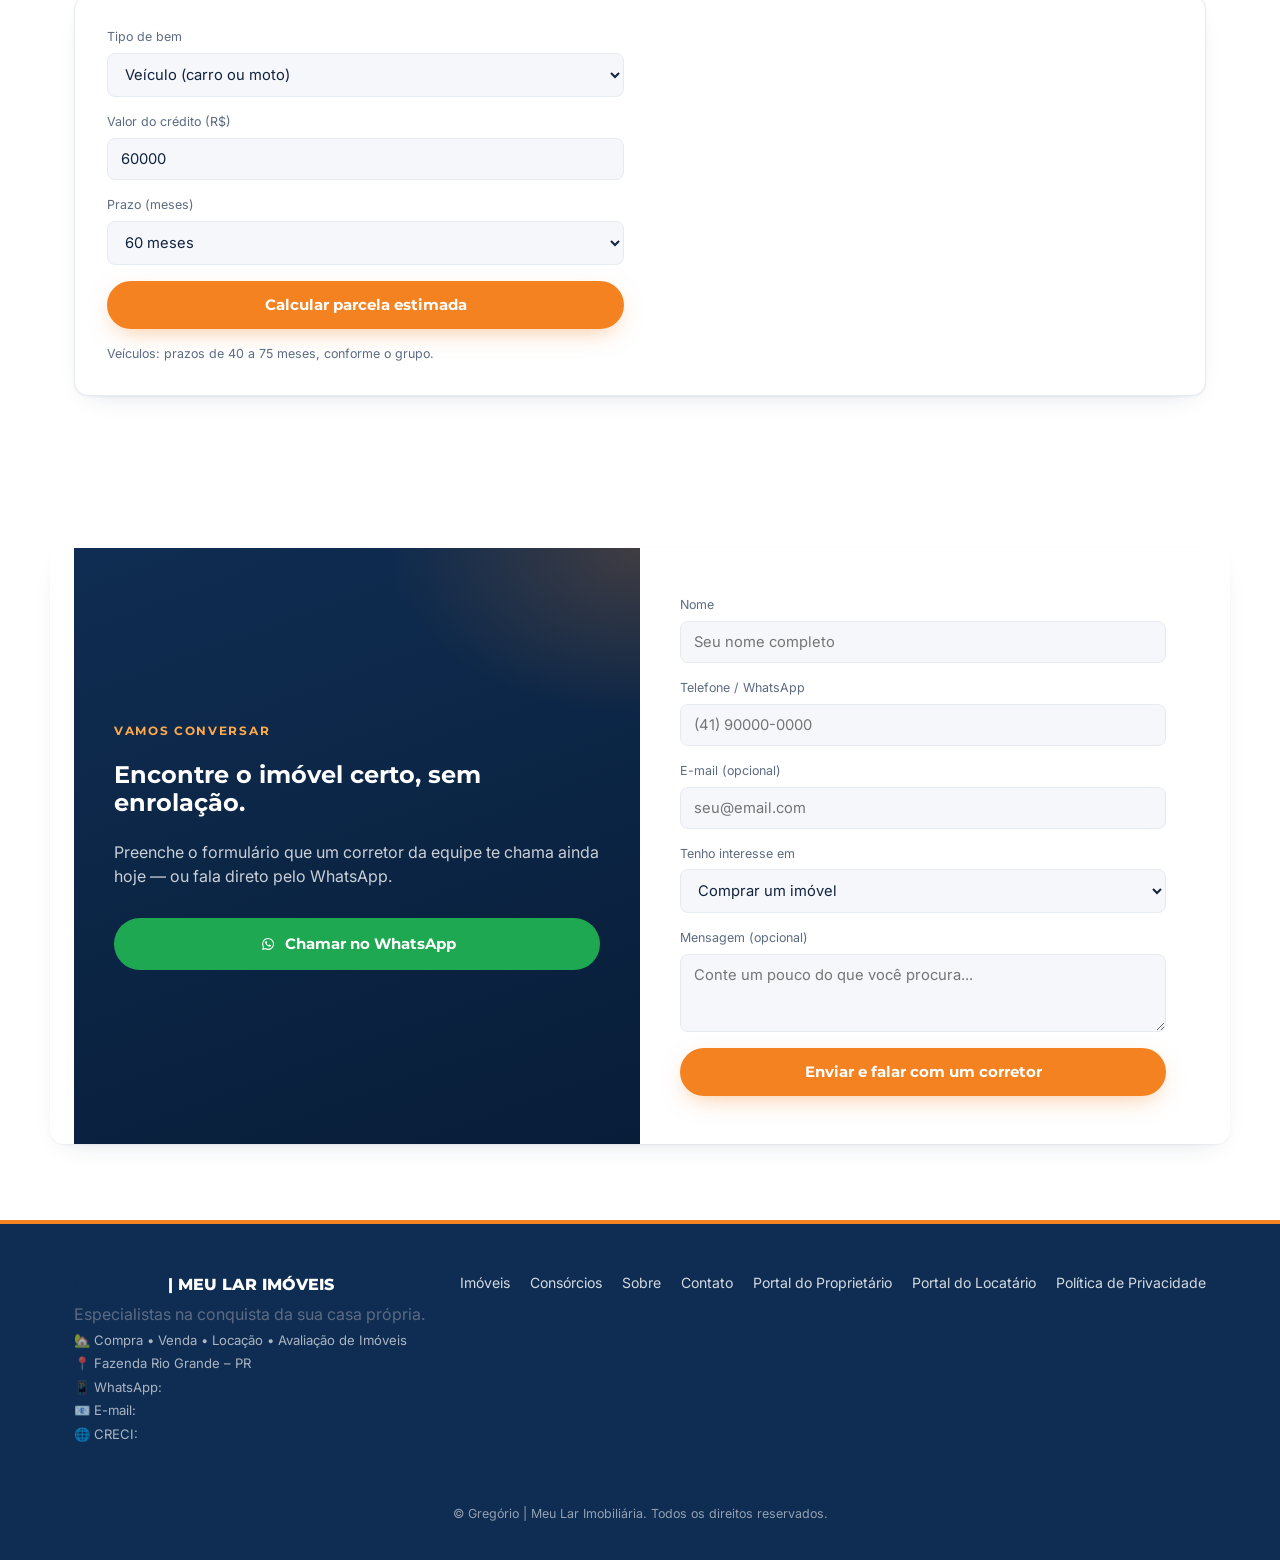
==== commit a964a292: "Consórcio: veículos, simulador na home e foto" ====
--- a/index.html
+++ b/index.html
@@ -437,6 +437,93 @@
   </div>
 </section>
 
+<!-- ============ SIMULADOR DE CONSÓRCIO (veículos e imóveis) ============ -->
+<section class="section" id="simulador-consorcio">
+  <style>
+    #simulador-consorcio .csim-faixa{font-family:var(--font-display);font-size:1.7rem;font-weight:800;color:var(--orange);overflow-wrap:anywhere;}
+    #simulador-consorcio .csim-nota{font-size:.78rem;color:var(--gray-text);margin:0;}
+    #simulador-consorcio .simulator-box > *{min-width:0;}
+    @media (max-width:560px){#simulador-consorcio .csim-faixa{font-size:1.3rem;}}
+  </style>
+  <div class="container">
+    <div class="section-head">
+      <p class="eyebrow">Sem juros de financiamento</p>
+      <h2>Simulador de consórcio</h2>
+      <p>Veja uma estimativa da parcela do consórcio de veículo ou de imóvel. É apenas uma simulação.</p>
+    </div>
+    <div class="simulator-box">
+      <form class="simulator-form" id="csimForm">
+        <div class="form-row">
+          <label for="csim-bem">Tipo de bem</label>
+          <select id="csim-bem">
+            <option value="veiculo" selected>Veículo (carro ou moto)</option>
+            <option value="imovel">Imóvel</option>
+          </select>
+        </div>
+        <div class="form-row">
+          <label for="csim-credito">Valor do crédito (R$)</label>
+          <input required type="number" id="csim-credito" min="10000" step="1000" value="60000">
+        </div>
+        <div class="form-row">
+          <label for="csim-prazo">Prazo (meses)</label>
+          <select id="csim-prazo"></select>
+        </div>
+        <button type="submit" class="btn btn-primary btn-block">Calcular parcela estimada</button>
+        <p class="csim-nota" id="csimNota"></p>
+      </form>
+
+      <div class="simulator-result" id="csimResult" hidden>
+        <div class="result-main">
+          <span class="result-label">Parcela cheia estimada, por mês</span>
+          <span class="csim-faixa" id="csimFaixa">-</span>
+        </div>
+        <div class="result-grid">
+          <div><strong id="csimCredito">-</strong><span>Crédito da carta</span></div>
+          <div><strong id="csimTotal">-</strong><span>Total pago no prazo (estimativa)</span></div>
+        </div>
+        <p class="simulator-disclaimer">Estimativa com taxa de administração de 15% a 20% e fundo de reserva de 1% a 3%, sem seguro. A taxa real, o fundo de reserva e o seguro dependem do grupo e do contrato. Consórcio administrado pela Servopa. A contemplação ocorre por sorteio ou lance e não tem data garantida. Valores sujeitos a alteração, apenas simulação.</p>
+        <a href="/consorcios#contato" class="btn btn-primary btn-block" id="csimQuero" style="margin-top:14px">Quero uma simulação com um corretor</a>
+        <a href="/consorcios" class="btn btn-outline btn-block" style="margin-top:10px">Conhecer os planos de consórcio</a>
+      </div>
+    </div>
+  </div>
+  <script>
+  (function () {
+    var CFG = {
+      veiculo: { prazos: [40, 50, 60, 75],          padrao: 60,  credito: 60000,  min: 10000, nota: 'Veículos: prazos de 40 a 75 meses, conforme o grupo.' },
+      imovel:  { prazos: [120, 150, 180, 200, 240], padrao: 180, credito: 100000, min: 20000, nota: 'Imóveis: prazos de 120 a 240 meses, conforme o grupo.' }
+    };
+    var $ = function (id) { return document.getElementById(id); };
+    var brl = new Intl.NumberFormat('pt-BR', { style: 'currency', currency: 'BRL' });
+    var brl0 = new Intl.NumberFormat('pt-BR', { style: 'currency', currency: 'BRL', maximumFractionDigits: 0 });
+    function aplica(bem) {
+      var c = CFG[bem] || CFG.veiculo;
+      $('csim-prazo').innerHTML = c.prazos.map(function (m) {
+        return '<option value="' + m + '"' + (m === c.padrao ? ' selected' : '') + '>' + m + ' meses</option>';
+      }).join('');
+      $('csim-credito').min = c.min;
+      $('csim-credito').value = c.credito;
+      $('csimNota').textContent = c.nota;
+      $('csimResult').hidden = true;
+    }
+    $('csim-bem').addEventListener('change', function () { aplica(this.value); });
+    aplica('veiculo');
+    $('csimForm').addEventListener('submit', function (e) {
+      e.preventDefault();
+      var credito = Number($('csim-credito').value), prazo = Number($('csim-prazo').value);
+      if (!credito || credito <= 0 || !prazo) return;
+      var min = credito * 1.16, max = credito * 1.23;
+      $('csimFaixa').textContent = brl.format(min / prazo) + ' a ' + brl.format(max / prazo);
+      $('csimCredito').textContent = brl0.format(credito);
+      $('csimTotal').textContent = brl0.format(min) + ' a ' + brl0.format(max);
+      $('csimQuero').href = '/consorcios?bem=' + encodeURIComponent($('csim-bem').value) + '&credito=' + credito + '#contato';
+      $('csimResult').hidden = false;
+      if (typeof gtag === 'function') gtag('event', 'simulacao_consorcio', { credito: credito, prazo: prazo, bem: $('csim-bem').value, origem: 'home' });
+    });
+  })();
+  </script>
+</section>
+
 <section class="section" id="contato">
   <div class="container contact-grid">
     <div class="contact-panel">
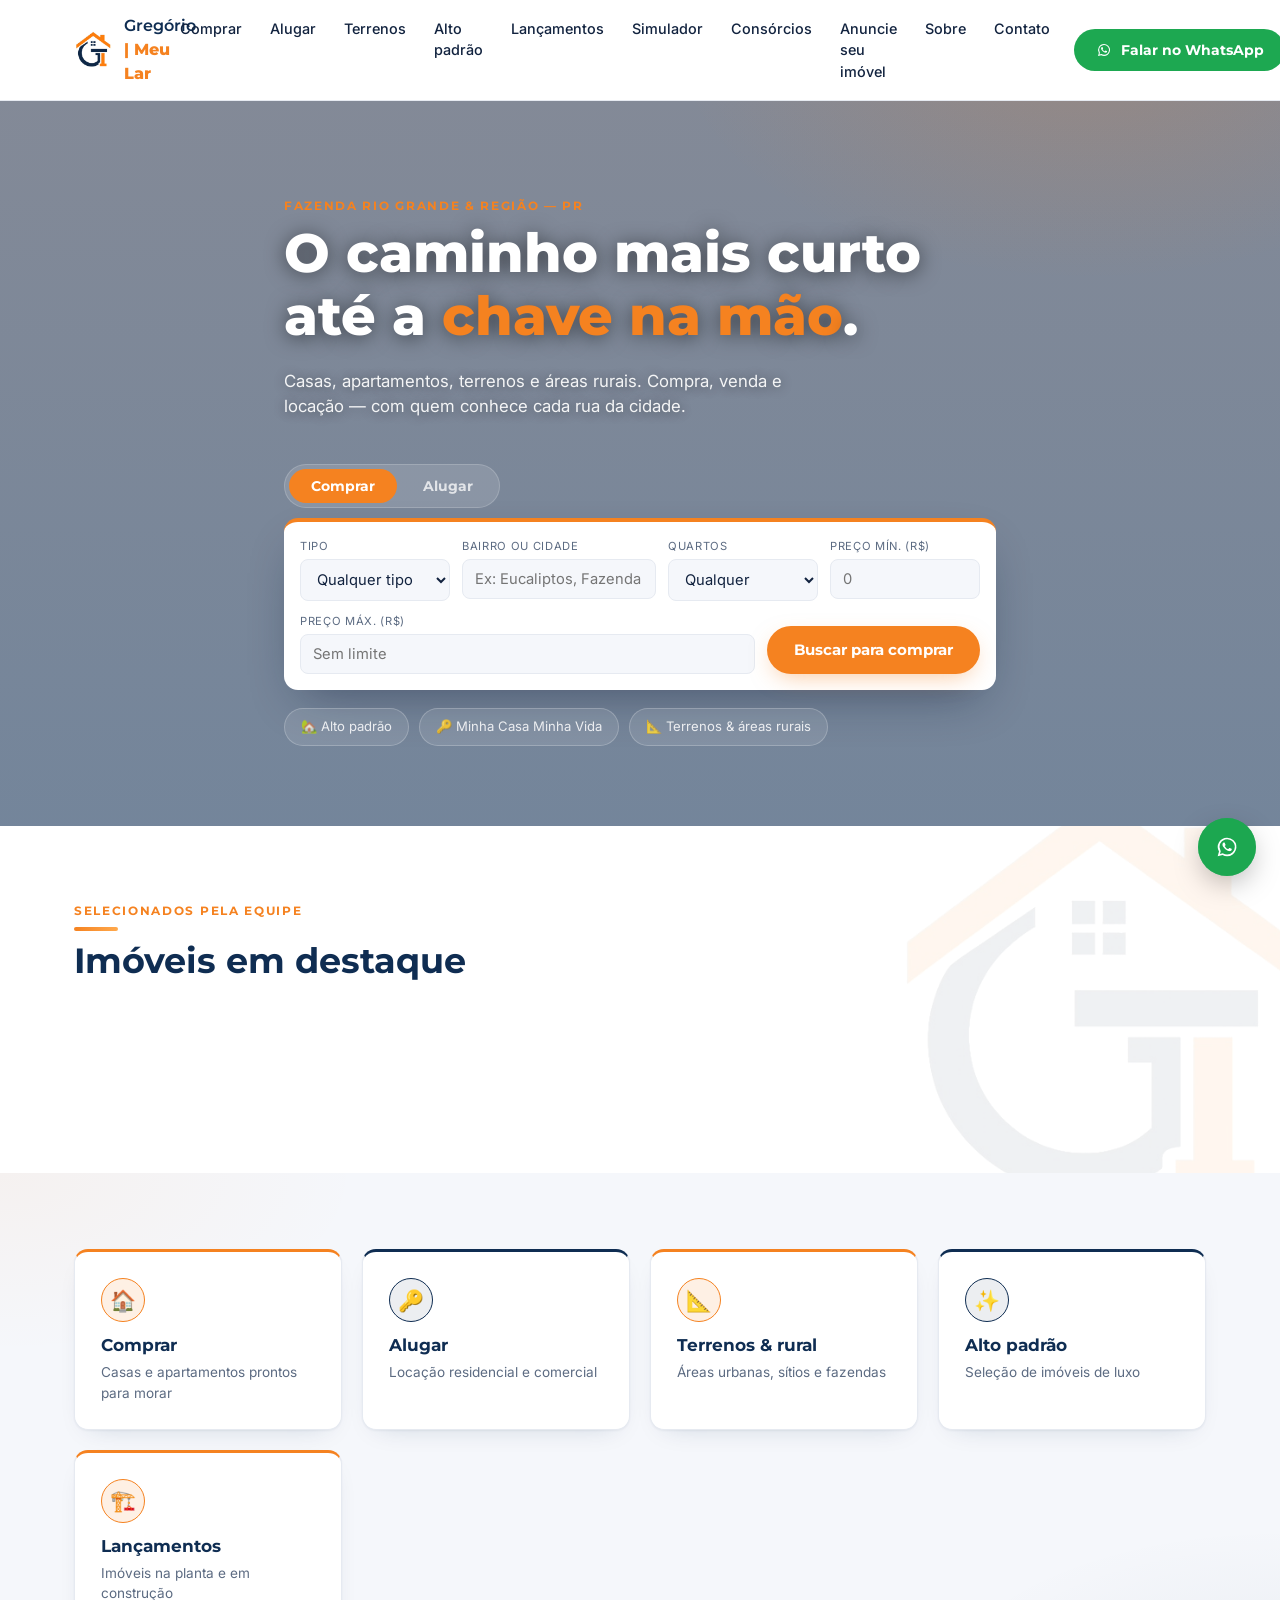
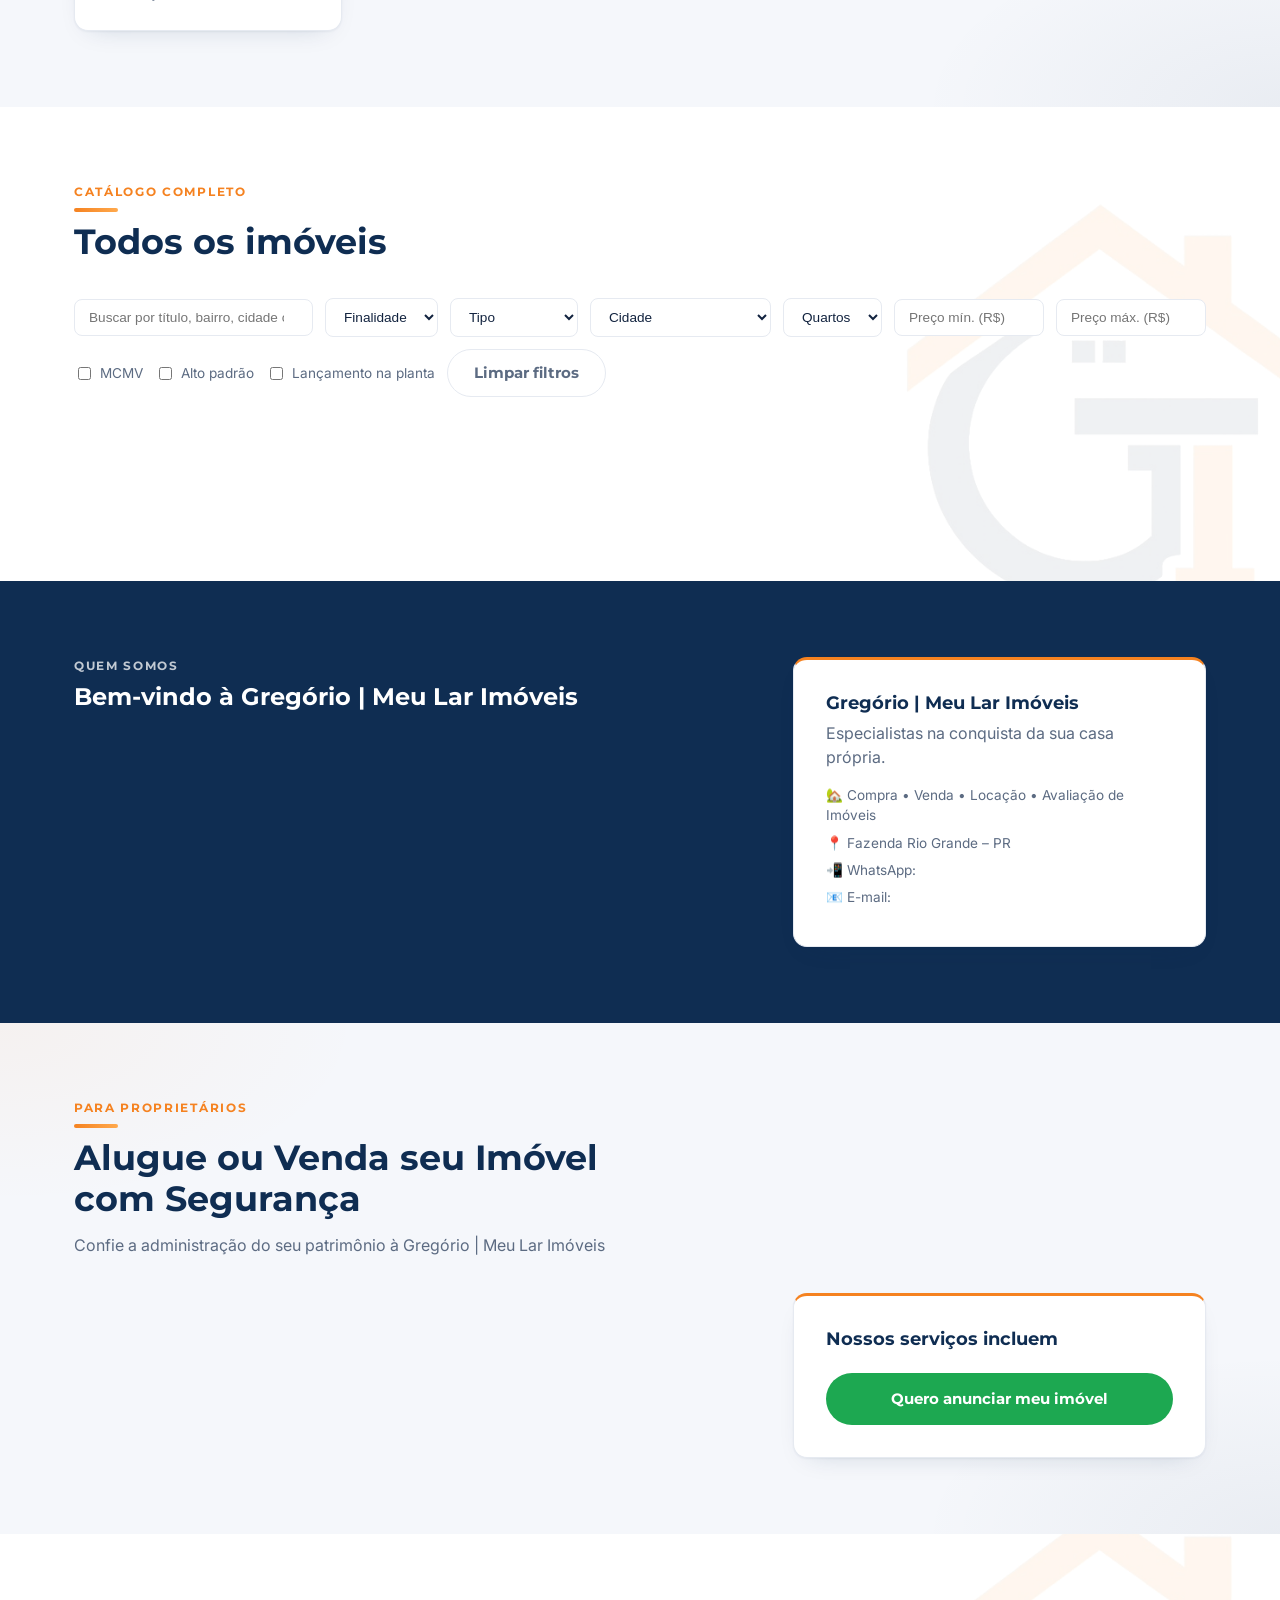
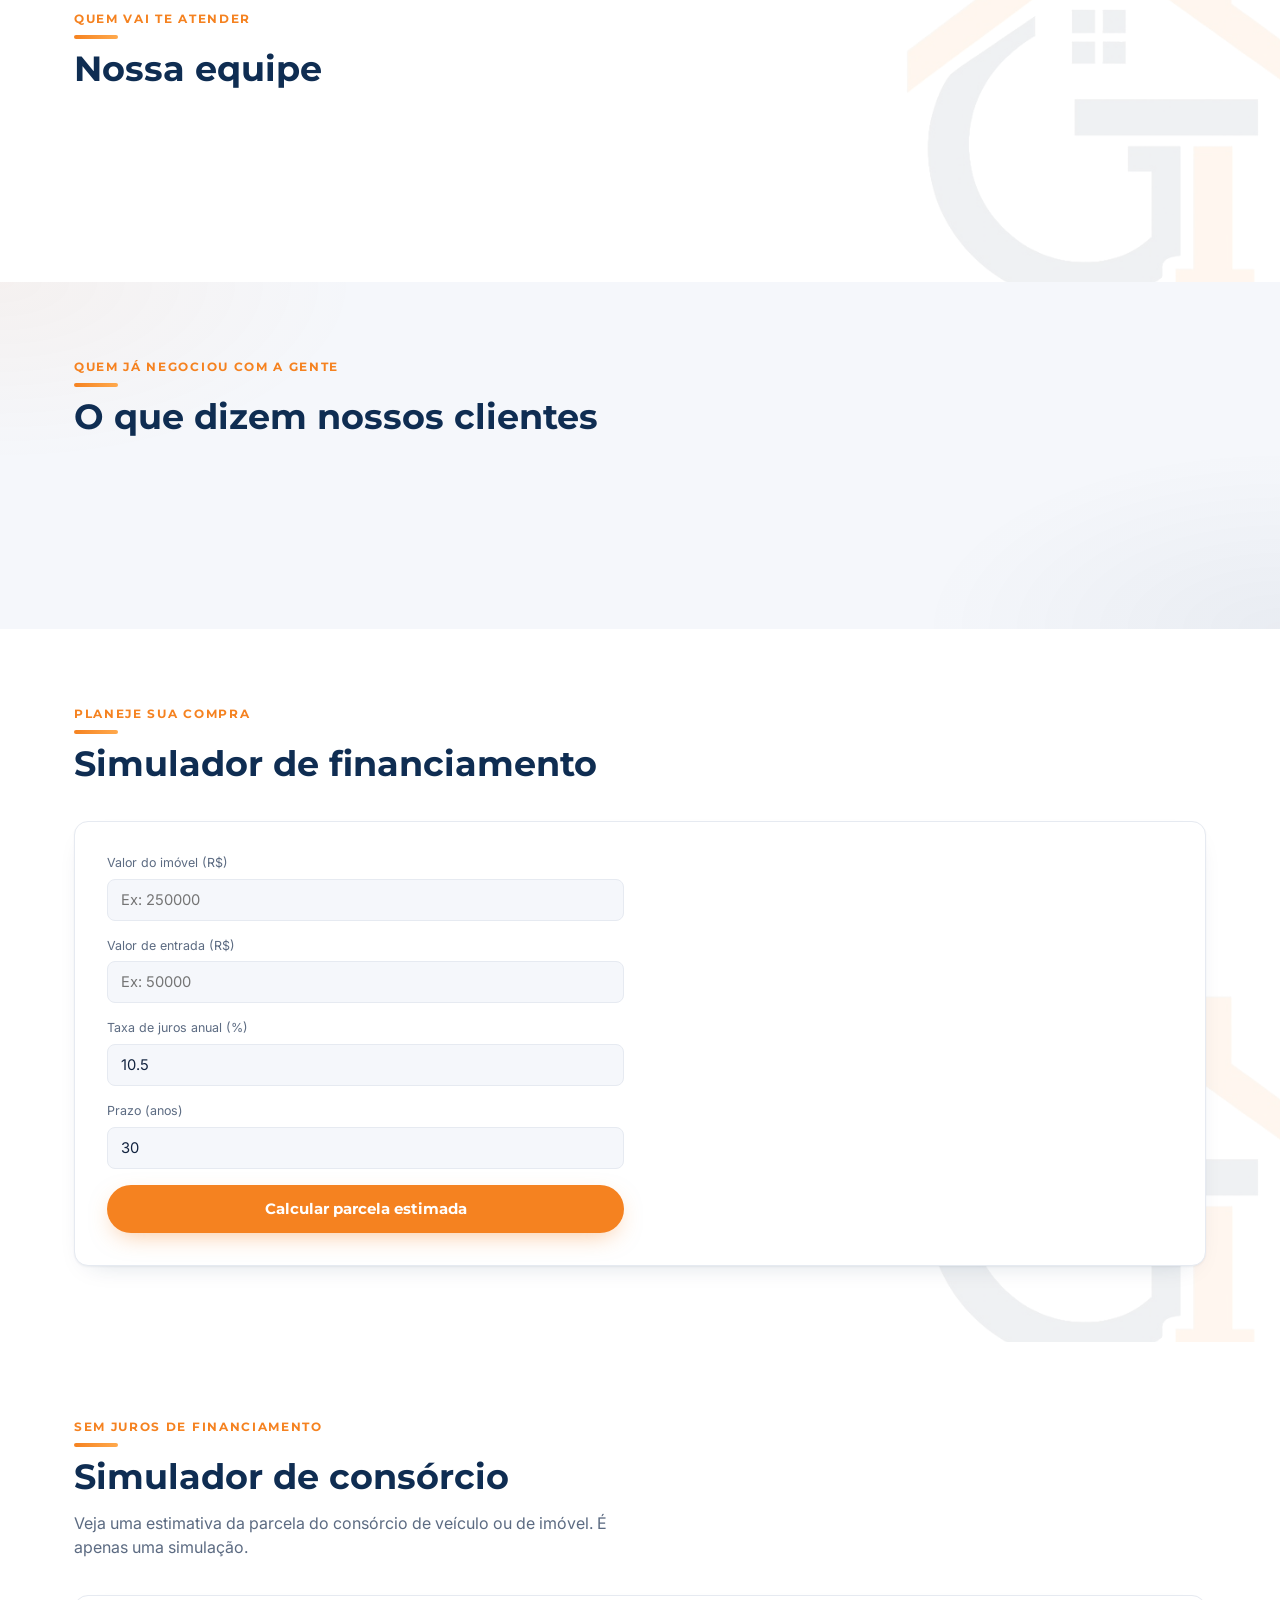
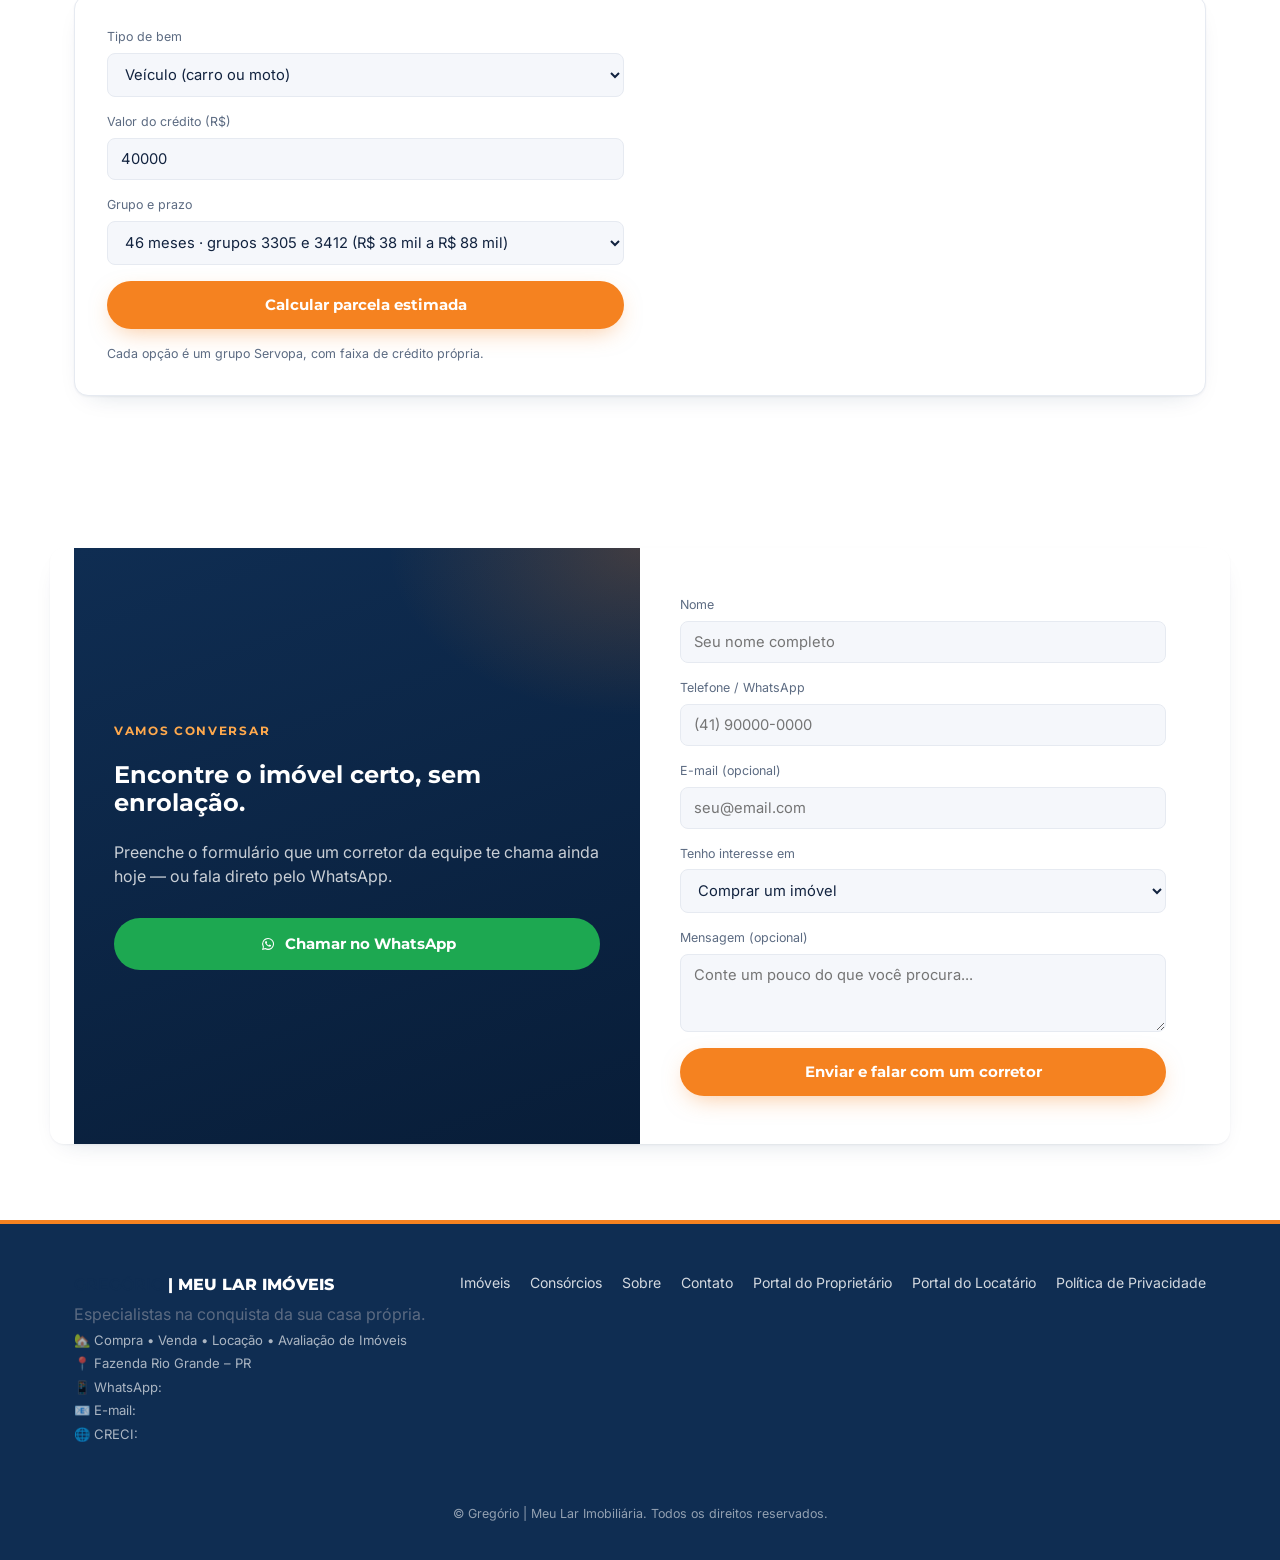
==== commit 661c5f6b: "Consórcio: aviso de vagas e valores sujeitos a alteração" ====
--- a/index.html
+++ b/index.html
@@ -443,6 +443,7 @@
     #simulador-consorcio .csim-faixa{font-family:var(--font-display);font-size:1.7rem;font-weight:800;color:var(--orange);overflow-wrap:anywhere;}
     #simulador-consorcio .csim-nota{font-size:.78rem;color:var(--gray-text);margin:0;}
     #simulador-consorcio .simulator-box > *{min-width:0;}
+    #simulador-consorcio select,#simulador-consorcio input{width:100%;max-width:100%;min-width:0;text-overflow:ellipsis;}
     @media (max-width:560px){#simulador-consorcio .csim-faixa{font-size:1.3rem;}}
   </style>
   <div class="container">
@@ -462,10 +463,10 @@
         </div>
         <div class="form-row">
           <label for="csim-credito">Valor do crédito (R$)</label>
-          <input required type="number" id="csim-credito" min="10000" step="1000" value="60000">
-        </div>
-        <div class="form-row">
-          <label for="csim-prazo">Prazo (meses)</label>
+          <input required type="number" id="csim-credito" min="10000" step="any" value="60000">
+        </div>
+        <div class="form-row" id="csimPrazoRow">
+          <label for="csim-prazo">Grupo e prazo</label>
           <select id="csim-prazo"></select>
         </div>
         <button type="submit" class="btn btn-primary btn-block">Calcular parcela estimada</button>
@@ -474,14 +475,15 @@
 
       <div class="simulator-result" id="csimResult" hidden>
         <div class="result-main">
-          <span class="result-label">Parcela cheia estimada, por mês</span>
+          <span class="result-label">Parcela integral estimada, por mês</span>
           <span class="csim-faixa" id="csimFaixa">-</span>
         </div>
         <div class="result-grid">
           <div><strong id="csimCredito">-</strong><span>Crédito da carta</span></div>
-          <div><strong id="csimTotal">-</strong><span>Total pago no prazo (estimativa)</span></div>
-        </div>
-        <p class="simulator-disclaimer">Estimativa com taxa de administração de 15% a 20% e fundo de reserva de 1% a 3%, sem seguro. A taxa real, o fundo de reserva e o seguro dependem do grupo e do contrato. Consórcio administrado pela Servopa. A contemplação ocorre por sorteio ou lance e não tem data garantida. Valores sujeitos a alteração, apenas simulação.</p>
+          <div id="csimMetadeWrap" hidden><strong id="csimMetade">-</strong><span>Parcela Flex 50% (parcela reduzida)</span></div>
+          <div id="csimTotalWrap"><strong id="csimTotal">-</strong><span>Total pago no prazo, sem seguro (estimativa)</span></div>
+        </div>
+        <p class="simulator-disclaimer" id="csimDisc"></p>
         <a href="/consorcios#contato" class="btn btn-primary btn-block" id="csimQuero" style="margin-top:14px">Quero uma simulação com um corretor</a>
         <a href="/consorcios" class="btn btn-outline btn-block" style="margin-top:10px">Conhecer os planos de consórcio</a>
       </div>
@@ -489,36 +491,72 @@
   </div>
   <script>
   (function () {
+    // Cada opção é um GRUPO Servopa (prazo + percentual mensal), da tabela de 02/10/2026.
     var CFG = {
-      veiculo: { prazos: [40, 50, 60, 75],          padrao: 60,  credito: 60000,  min: 10000, nota: 'Veículos: prazos de 40 a 75 meses, conforme o grupo.' },
-      imovel:  { prazos: [120, 150, 180, 200, 240], padrao: 180, credito: 100000, min: 20000, nota: 'Imóveis: prazos de 120 a 240 meses, conforme o grupo.' }
+      veiculo: {
+        opcoes: [
+          { prazo: 45, pct: 2.5444, rotulo: '45 meses · grupo 3110 (R$ 11 mil a R$ 23 mil)' },
+          { prazo: 58, pct: 1.9655, rotulo: '58 meses · grupo 3113 (R$ 11 mil a R$ 22 mil)' },
+          { prazo: 46, pct: 2.4674, rotulo: '46 meses · grupos 3305 e 3412 (R$ 38 mil a R$ 88 mil)', flex: true },
+          { prazo: 109, pct: 1.0734, rotulo: '109 meses · grupo 4113 (R$ 124 mil a R$ 248 mil)' },
+          { prazo: 86, pct: 1.3256, rotulo: '86 meses · grupo 3706 (R$ 159 mil a R$ 204 mil)', flex: true }
+        ],
+        padrao: 2, credito: 40000, min: 10000,
+        nota: 'Cada opção é um grupo Servopa, com faixa de crédito própria.',
+        disc: 'Estimativa com base nos grupos Servopa de veículos (tabela de 02/10/2026): parcela = percentual mensal do grupo × crédito. Não inclui o seguro de vida obrigatório nem o reajuste semestral pelo IPCA. A parcela Flex 50% (grupos de 46 e 86 meses) vale até a contemplação, conforme o regulamento. A contemplação ocorre por sorteio ou lance e não tem data garantida. Os valores podem sofrer alterações e dependem da disponibilidade de vagas no grupo. Apenas simulação.'
+      },
+      imovel: {
+        opcoes: [
+          { prazo: 238, pct: 0.5273, rotulo: '238 meses · grupos 1577 e 1578 (R$ 80 mil a R$ 150 mil)' },
+          { prazo: 236, pct: 0.5318, rotulo: '236 meses · grupos 1574 e 1575 (R$ 110 mil a R$ 220 mil)' },
+          { prazo: 228, pct: 0.5504, rotulo: '228 meses · grupo 1567 (R$ 112 mil a R$ 153 mil)' },
+          { prazo: 225, pct: 0.5578, rotulo: '225 meses · grupo 1563 (R$ 117 mil a R$ 160 mil)' },
+          { prazo: 239, pct: 0.5251, rotulo: '239 meses · grupo 1576 (R$ 250 mil a R$ 320 mil)' },
+          { prazo: 235, pct: 0.5340, rotulo: '235 meses · grupo 1572 (R$ 400 mil a R$ 500 mil)' },
+          { prazo: 206, pct: 0.5898, rotulo: '206 meses · grupo 1553 (R$ 467 mil a R$ 583 mil)' },
+          { prazo: 194, pct: 0.6263, rotulo: '194 meses · grupo 1547 (R$ 482 mil a R$ 603 mil)' },
+          { prazo: 182, pct: 0.6676, rotulo: '182 meses · grupo 1542 (R$ 528 mil a R$ 660 mil)' },
+          { prazo: 225, pct: 0.5533, rotulo: '225 meses · grupo 1564 (R$ 1,07 mi a R$ 1,6 mi)' }
+        ],
+        padrao: 0, credito: 100000, min: 50000,
+        nota: 'Cada opção é um grupo Servopa, com faixa de crédito própria.',
+        disc: 'Estimativa com base nos grupos Servopa de imóveis (tabela de 02/10/2026): parcela = percentual mensal do grupo × crédito, sem seguro. Taxas, seguro e regras variam conforme o grupo e constam no contrato. As modalidades Flex (parcela reduzida) estão na tabela de planos. A contemplação ocorre por sorteio ou lance e não tem data garantida. Os valores podem sofrer alterações e dependem da disponibilidade de vagas no grupo. Apenas simulação.'
+      }
     };
     var $ = function (id) { return document.getElementById(id); };
     var brl = new Intl.NumberFormat('pt-BR', { style: 'currency', currency: 'BRL' });
     var brl0 = new Intl.NumberFormat('pt-BR', { style: 'currency', currency: 'BRL', maximumFractionDigits: 0 });
     function aplica(bem) {
       var c = CFG[bem] || CFG.veiculo;
-      $('csim-prazo').innerHTML = c.prazos.map(function (m) {
-        return '<option value="' + m + '"' + (m === c.padrao ? ' selected' : '') + '>' + m + ' meses</option>';
+      $('csim-prazo').innerHTML = c.opcoes.map(function (o, i) {
+        return '<option value="' + i + '"' + (i === c.padrao ? ' selected' : '') + '>' + o.rotulo + '</option>';
       }).join('');
       $('csim-credito').min = c.min;
       $('csim-credito').value = c.credito;
       $('csimNota').textContent = c.nota;
+      $('csimDisc').textContent = c.disc;
+      $('csimMetadeWrap').hidden = true;
       $('csimResult').hidden = true;
     }
     $('csim-bem').addEventListener('change', function () { aplica(this.value); });
     aplica('veiculo');
     $('csimForm').addEventListener('submit', function (e) {
       e.preventDefault();
-      var credito = Number($('csim-credito').value), prazo = Number($('csim-prazo').value);
-      if (!credito || credito <= 0 || !prazo) return;
-      var min = credito * 1.16, max = credito * 1.23;
-      $('csimFaixa').textContent = brl.format(min / prazo) + ' a ' + brl.format(max / prazo);
+      var bem = $('csim-bem').value, c = CFG[bem] || CFG.veiculo;
+      var credito = Number($('csim-credito').value);
+      var op = c.opcoes[Number($('csim-prazo').value)];
+      if (!credito || credito <= 0 || !op) return;
+      // A Servopa corta os centavos (não arredonda) nas parcelas
+      var centavos = Math.floor(credito * op.pct + 1e-6);
+      var parcela = centavos / 100;
+      $('csimFaixa').textContent = brl.format(parcela);
+      $('csimTotal').textContent = brl0.format(parcela * op.prazo);
+      $('csimMetadeWrap').hidden = !op.flex;
+      if (op.flex) $('csimMetade').textContent = brl.format(Math.floor(centavos / 2) / 100);
       $('csimCredito').textContent = brl0.format(credito);
-      $('csimTotal').textContent = brl0.format(min) + ' a ' + brl0.format(max);
-      $('csimQuero').href = '/consorcios?bem=' + encodeURIComponent($('csim-bem').value) + '&credito=' + credito + '#contato';
+      $('csimQuero').href = '/consorcios?bem=' + encodeURIComponent(bem) + '&credito=' + credito + '#contato';
       $('csimResult').hidden = false;
-      if (typeof gtag === 'function') gtag('event', 'simulacao_consorcio', { credito: credito, prazo: prazo, bem: $('csim-bem').value, origem: 'home' });
+      if (typeof gtag === 'function') gtag('event', 'simulacao_consorcio', { credito: credito, prazo: op.prazo, bem: bem, origem: 'home' });
     });
   })();
   </script>
